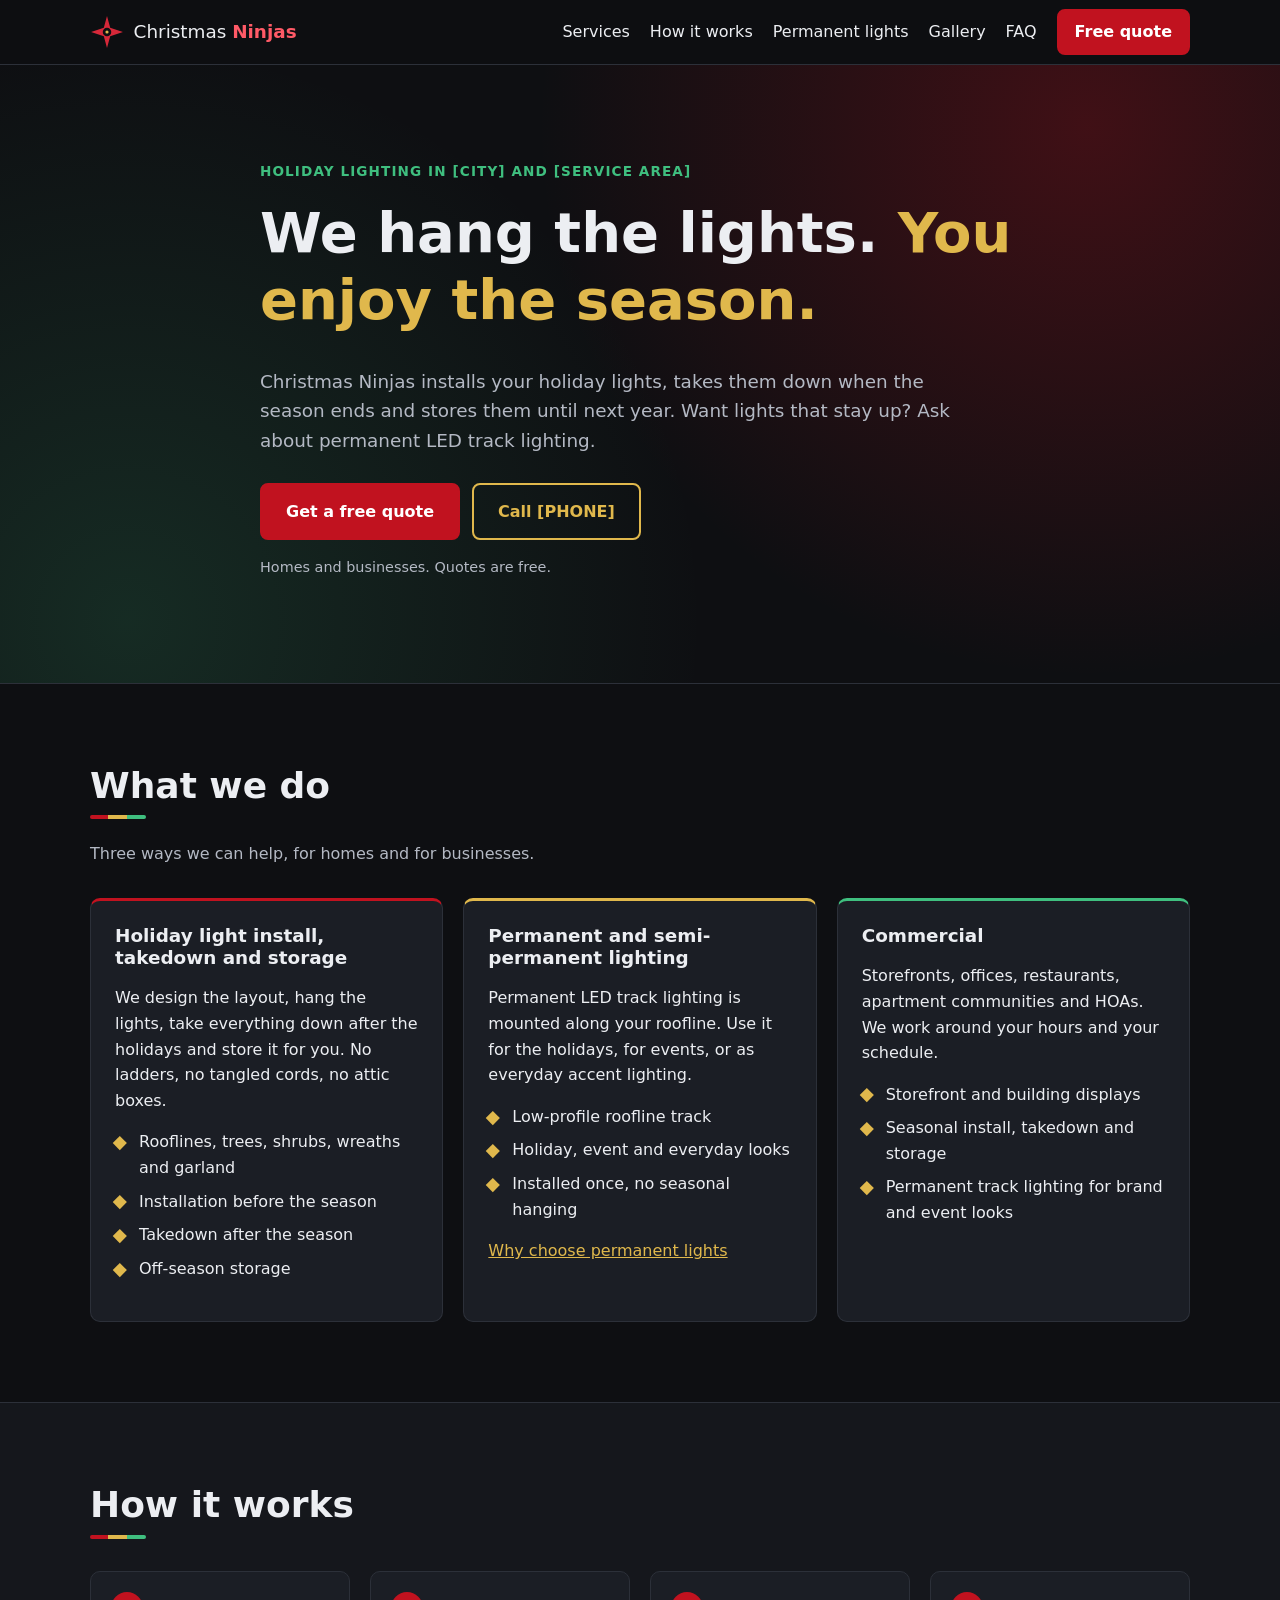
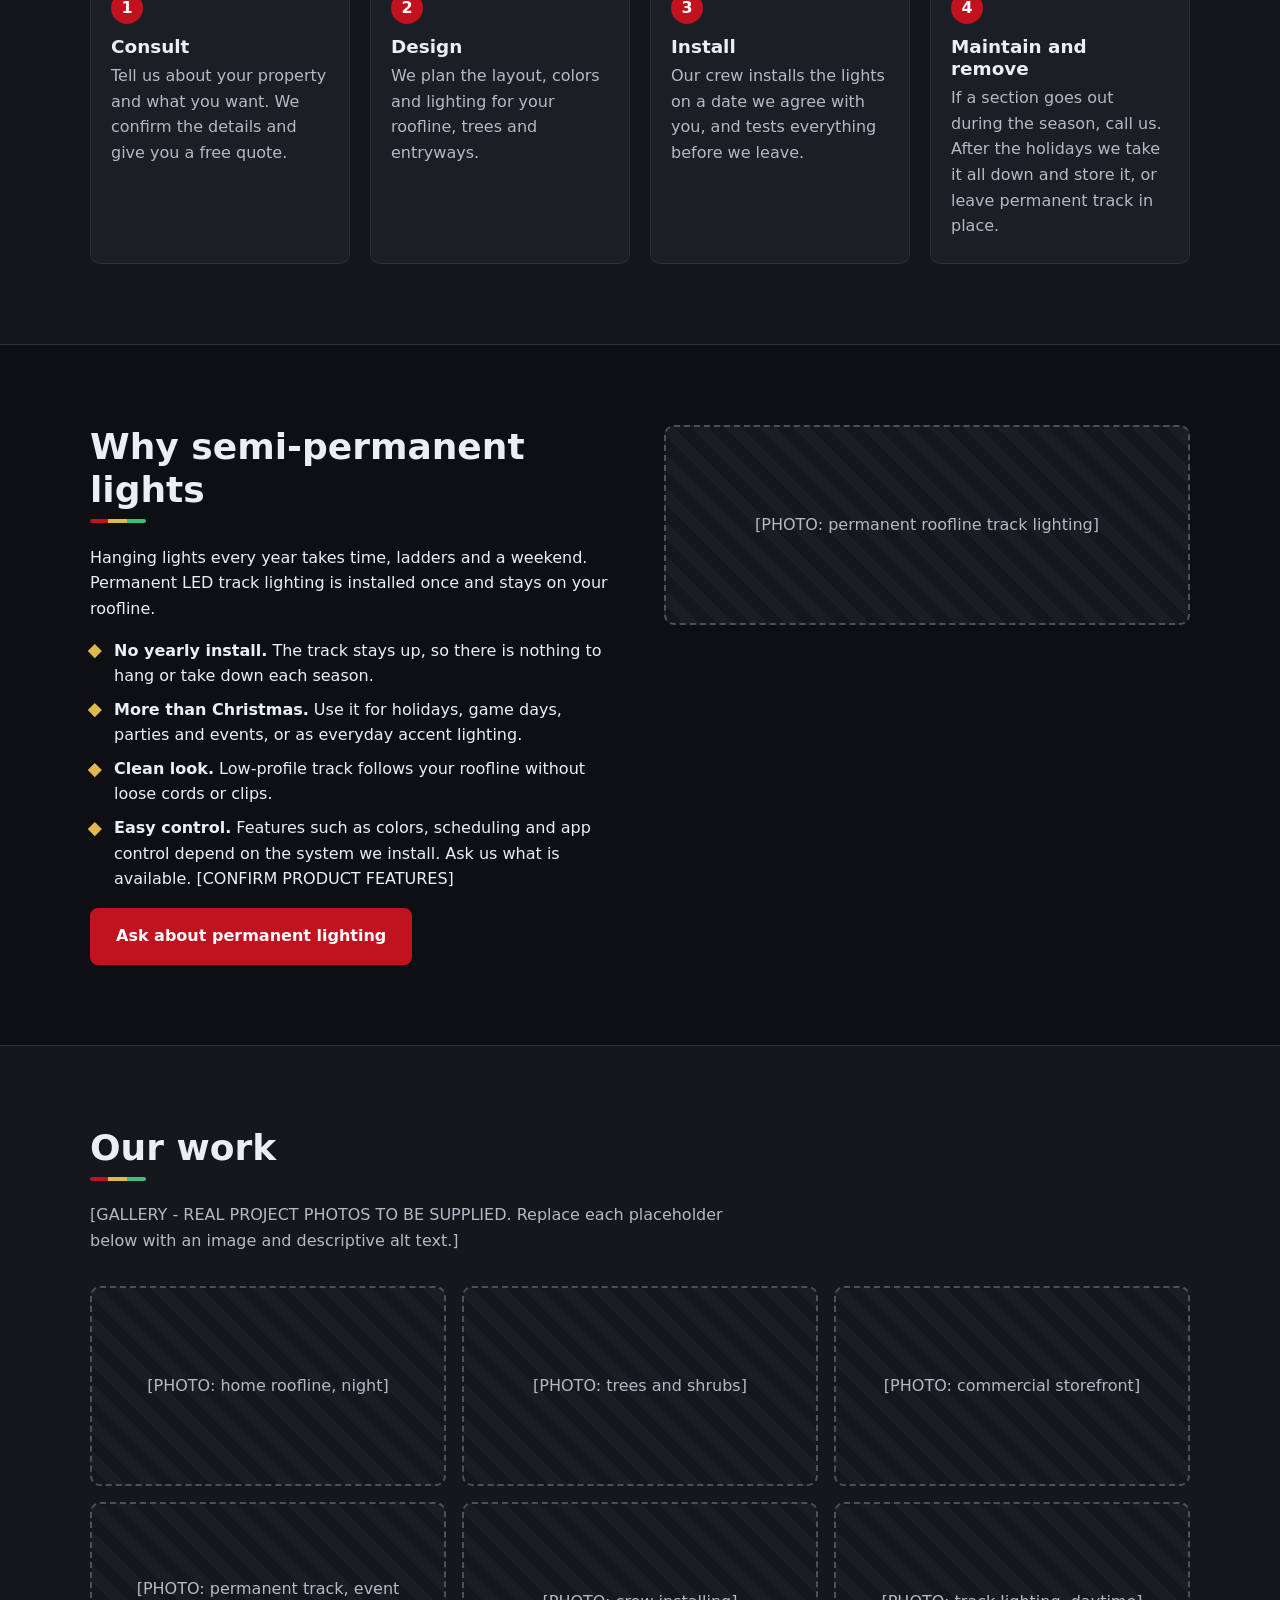
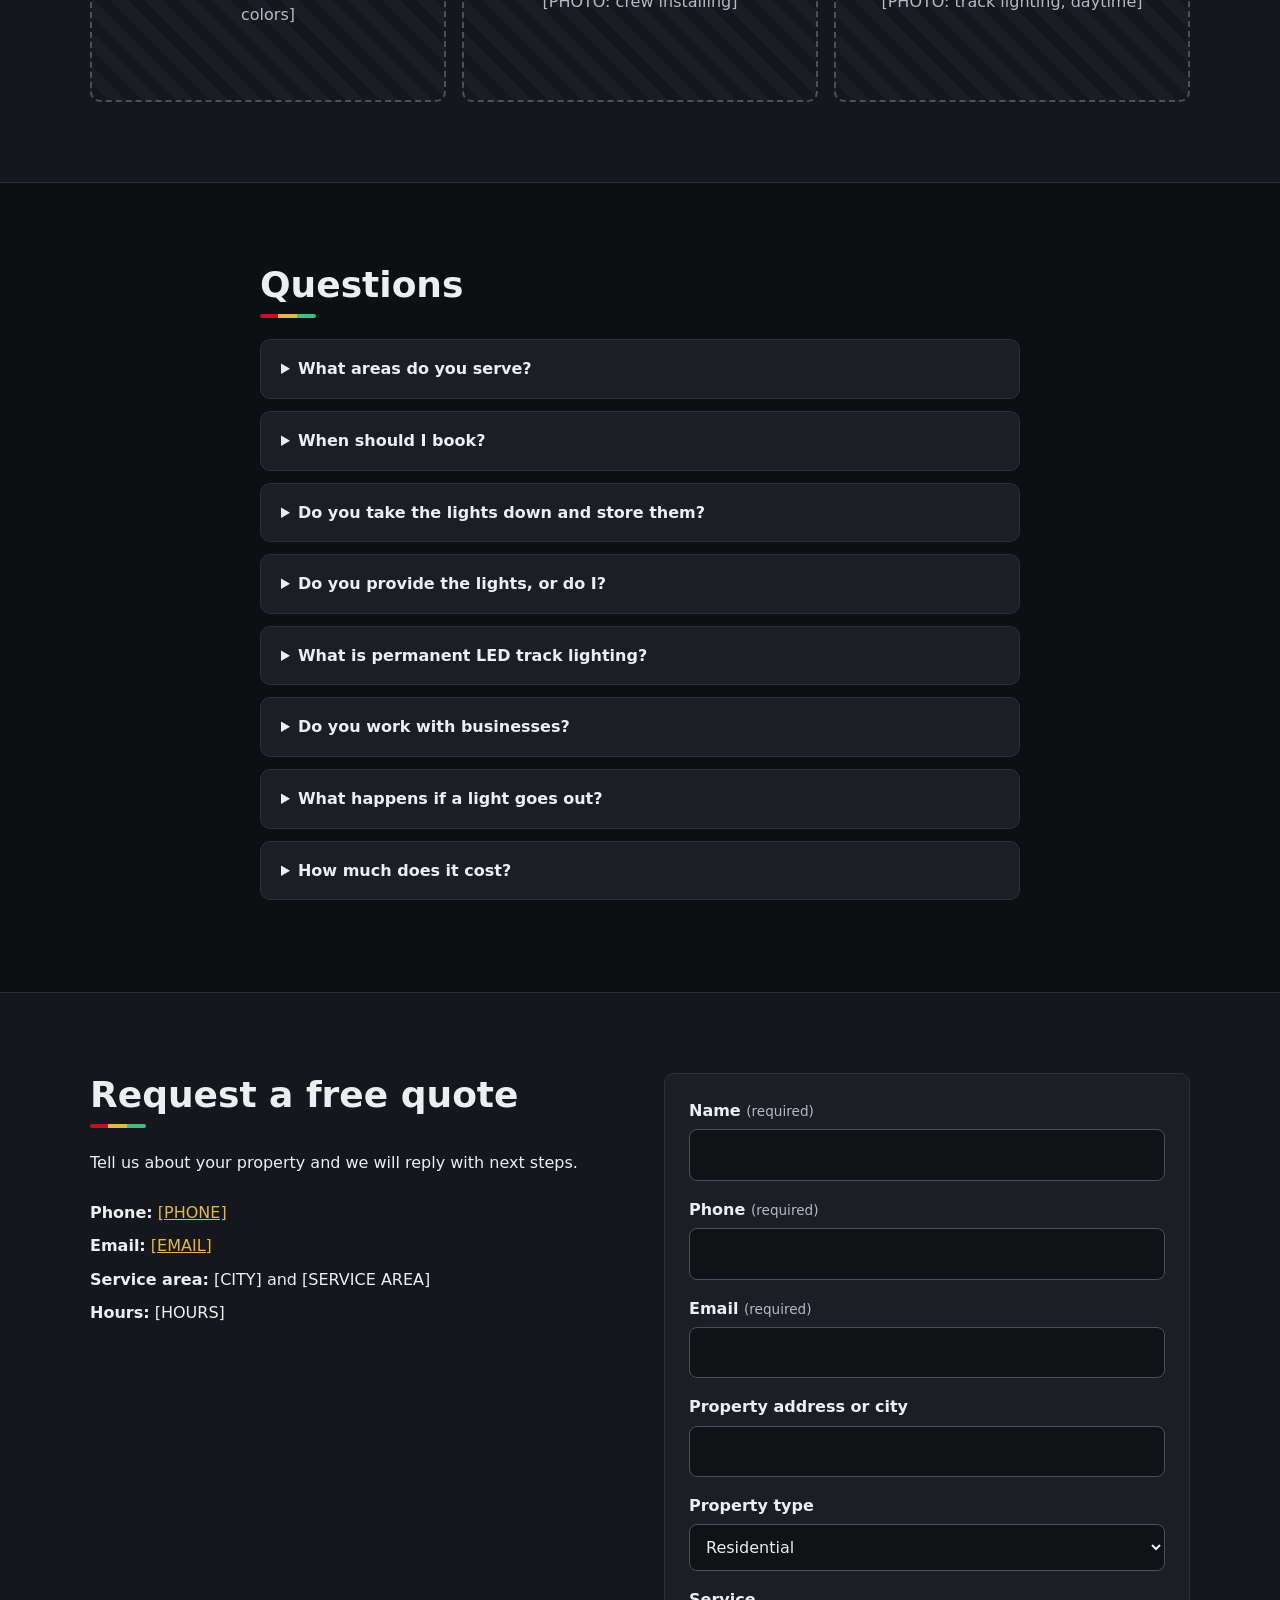
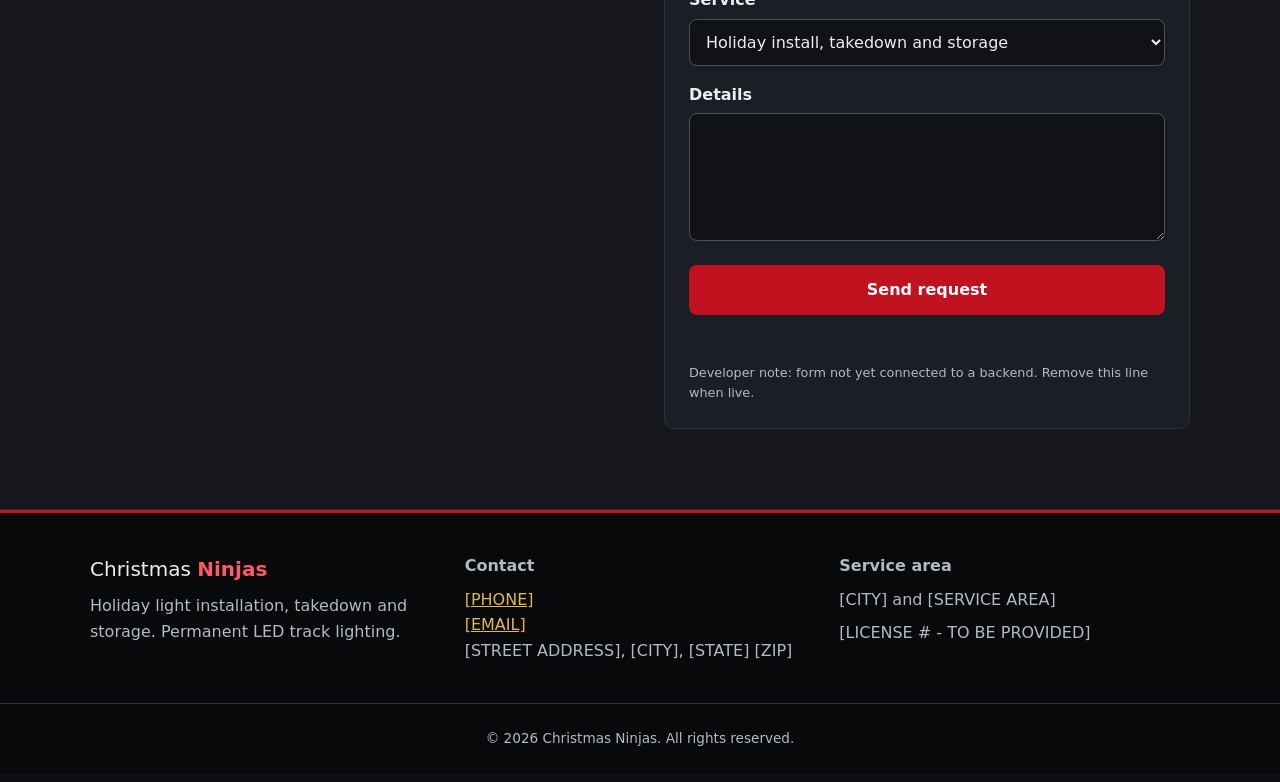
==== sites/christmas-ninjas/index.html @ c805a6fa "Add Christmas Ninjas site Co-Authored-By: Claude Sonnet 5.5 <noreply@anthropic.com> Claude-Session: " ====
<!DOCTYPE html>
<html lang="en">
<head>
  <meta charset="utf-8">
  <meta name="viewport" content="width=device-width, initial-scale=1">
  <title>Christmas Ninjas | Holiday Light Installation, Takedown &amp; Storage in [CITY]</title>
  <meta name="description" content="Christmas Ninjas installs holiday lights, takes them down and stores them for you in [CITY]. Also semi-permanent LED track lighting for homes and businesses. Request a free quote.">
  <meta name="robots" content="index, follow">
  <link rel="canonical" href="[WEBSITE URL]/">
  <meta name="theme-color" content="#0e0f12">

  <meta property="og:type" content="website">
  <meta property="og:title" content="Christmas Ninjas | Holiday Light Installation in [CITY]">
  <meta property="og:description" content="Holiday light install, takedown and storage, plus permanent LED track lighting. Residential and commercial. Free quotes.">
  <meta property="og:url" content="[WEBSITE URL]/">
  <meta property="og:image" content="[WEBSITE URL]/assets/og-image.jpg">
  <meta name="twitter:card" content="summary_large_image">

  <link rel="icon" href="assets/favicon.svg" type="image/svg+xml">
  <link rel="stylesheet" href="styles.css">

  <script type="application/ld+json">
  {
    "@context": "https://schema.org",
    "@type": "HomeAndConstructionBusiness",
    "name": "Christmas Ninjas",
    "description": "Holiday light installation, takedown and storage, plus semi-permanent LED track lighting for residential and commercial customers.",
    "url": "[WEBSITE URL]",
    "telephone": "[PHONE]",
    "email": "[EMAIL]",
    "image": "[WEBSITE URL]/assets/og-image.jpg",
    "priceRange": "[PRICE RANGE - OPTIONAL]",
    "address": {
      "@type": "PostalAddress",
      "streetAddress": "[STREET ADDRESS]",
      "addressLocality": "[CITY]",
      "addressRegion": "[STATE]",
      "postalCode": "[ZIP]",
      "addressCountry": "[COUNTRY]"
    },
    "areaServed": "[SERVICE AREA - CITIES/COUNTIES]",
    "openingHours": "[HOURS - e.g. Mo-Fr 08:00-17:00]",
    "hasOfferCatalog": {
      "@type": "OfferCatalog",
      "name": "Services",
      "itemListElement": [
        { "@type": "Offer", "itemOffered": { "@type": "Service", "name": "Holiday light installation" } },
        { "@type": "Offer", "itemOffered": { "@type": "Service", "name": "Holiday light takedown" } },
        { "@type": "Offer", "itemOffered": { "@type": "Service", "name": "Holiday light storage" } },
        { "@type": "Offer", "itemOffered": { "@type": "Service", "name": "Semi-permanent LED track lighting" } },
        { "@type": "Offer", "itemOffered": { "@type": "Service", "name": "Commercial holiday and event lighting" } }
      ]
    }
  }
  </script>
</head>
<body>
  <a class="skip-link" href="#main">Skip to main content</a>

  <header class="site-header">
    <div class="container header-inner">
      <a class="brand" href="#top" aria-label="Christmas Ninjas home">
        <svg class="brand-mark" viewBox="0 0 64 64" aria-hidden="true" focusable="false">
          <path d="M32 2 38 24 62 32 38 40 32 62 26 40 2 32 26 24Z" fill="#d62839"/>
          <circle cx="32" cy="32" r="8" fill="#0e0f12"/>
          <circle cx="32" cy="32" r="3" fill="#e0b84c"/>
        </svg>
        <span>Christmas <strong>Ninjas</strong></span>
      </a>

      <button class="nav-toggle" type="button" aria-expanded="false" aria-controls="site-nav">
        <span class="sr-only">Menu</span>
        <span class="bars" aria-hidden="true"></span>
      </button>

      <nav id="site-nav" class="site-nav" aria-label="Main">
        <ul>
          <li><a href="#services">Services</a></li>
          <li><a href="#how-it-works">How it works</a></li>
          <li><a href="#permanent">Permanent lights</a></li>
          <li><a href="#gallery">Gallery</a></li>
          <li><a href="#faq">FAQ</a></li>
          <li><a class="btn btn-small" href="#quote">Free quote</a></li>
        </ul>
      </nav>
    </div>
  </header>

  <main id="main">
    <section class="hero" id="top" aria-labelledby="hero-title">
      <div class="container hero-inner">
        <p class="eyebrow">Holiday lighting in [CITY] and [SERVICE AREA]</p>
        <h1 id="hero-title">We hang the lights. <span class="accent">You enjoy the season.</span></h1>
        <p class="lead">Christmas Ninjas installs your holiday lights, takes them down when the season ends and stores them until next year. Want lights that stay up? Ask about permanent LED track lighting.</p>
        <div class="cta-row">
          <a class="btn" href="#quote">Get a free quote</a>
          <a class="btn btn-ghost" href="tel:[PHONE]">Call [PHONE]</a>
        </div>
        <p class="hero-note">Homes and businesses. Quotes are free.</p>
      </div>
    </section>

    <section id="services" class="section" aria-labelledby="services-title">
      <div class="container">
        <h2 id="services-title">What we do</h2>
        <p class="section-intro">Three ways we can help, for homes and for businesses.</p>
        <div class="grid grid-3">
          <article class="card">
            <h3>Holiday light install, takedown and storage</h3>
            <p>We design the layout, hang the lights, take everything down after the holidays and store it for you. No ladders, no tangled cords, no attic boxes.</p>
            <ul class="ticks">
              <li>Rooflines, trees, shrubs, wreaths and garland</li>
              <li>Installation before the season</li>
              <li>Takedown after the season</li>
              <li>Off-season storage</li>
            </ul>
          </article>
          <article class="card">
            <h3>Permanent and semi-permanent lighting</h3>
            <p>Permanent LED track lighting is mounted along your roofline. Use it for the holidays, for events, or as everyday accent lighting.</p>
            <ul class="ticks">
              <li>Low-profile roofline track</li>
              <li>Holiday, event and everyday looks</li>
              <li>Installed once, no seasonal hanging</li>
            </ul>
            <p><a href="#permanent">Why choose permanent lights</a></p>
          </article>
          <article class="card">
            <h3>Commercial</h3>
            <p>Storefronts, offices, restaurants, apartment communities and HOAs. We work around your hours and your schedule.</p>
            <ul class="ticks">
              <li>Storefront and building displays</li>
              <li>Seasonal install, takedown and storage</li>
              <li>Permanent track lighting for brand and event looks</li>
            </ul>
          </article>
        </div>
      </div>
    </section>

    <section id="how-it-works" class="section section-alt" aria-labelledby="how-title">
      <div class="container">
        <h2 id="how-title">How it works</h2>
        <ol class="steps">
          <li>
            <h3>Consult</h3>
            <p>Tell us about your property and what you want. We confirm the details and give you a free quote.</p>
          </li>
          <li>
            <h3>Design</h3>
            <p>We plan the layout, colors and lighting for your roofline, trees and entryways.</p>
          </li>
          <li>
            <h3>Install</h3>
            <p>Our crew installs the lights on a date we agree with you, and tests everything before we leave.</p>
          </li>
          <li>
            <h3>Maintain and remove</h3>
            <p>If a section goes out during the season, call us. After the holidays we take it all down and store it, or leave permanent track in place.</p>
          </li>
        </ol>
      </div>
    </section>

    <section id="permanent" class="section" aria-labelledby="permanent-title">
      <div class="container split">
        <div>
          <h2 id="permanent-title">Why semi-permanent lights</h2>
          <p>Hanging lights every year takes time, ladders and a weekend. Permanent LED track lighting is installed once and stays on your roofline.</p>
          <ul class="ticks">
            <li><strong>No yearly install.</strong> The track stays up, so there is nothing to hang or take down each season.</li>
            <li><strong>More than Christmas.</strong> Use it for holidays, game days, parties and events, or as everyday accent lighting.</li>
            <li><strong>Clean look.</strong> Low-profile track follows your roofline without loose cords or clips.</li>
            <li><strong>Easy control.</strong> Features such as colors, scheduling and app control depend on the system we install. Ask us what is available. [CONFIRM PRODUCT FEATURES]</li>
          </ul>
          <a class="btn" href="#quote">Ask about permanent lighting</a>
        </div>
        <div class="photo-ph" role="img" aria-label="Placeholder for a photo of permanent roofline track lighting">
          <span>[PHOTO: permanent roofline track lighting]</span>
        </div>
      </div>
    </section>

    <section id="gallery" class="section section-alt" aria-labelledby="gallery-title">
      <div class="container">
        <h2 id="gallery-title">Our work</h2>
        <p class="section-intro">[GALLERY - REAL PROJECT PHOTOS TO BE SUPPLIED. Replace each placeholder below with an image and descriptive alt text.]</p>
        <div class="gallery">
          <div class="photo-ph" role="img" aria-label="Placeholder for a residential holiday lighting photo"><span>[PHOTO: home roofline, night]</span></div>
          <div class="photo-ph" role="img" aria-label="Placeholder for a tree and shrub lighting photo"><span>[PHOTO: trees and shrubs]</span></div>
          <div class="photo-ph" role="img" aria-label="Placeholder for a commercial storefront lighting photo"><span>[PHOTO: commercial storefront]</span></div>
          <div class="photo-ph" role="img" aria-label="Placeholder for a permanent track lighting photo"><span>[PHOTO: permanent track, event colors]</span></div>
          <div class="photo-ph" role="img" aria-label="Placeholder for a crew at work photo"><span>[PHOTO: crew installing]</span></div>
          <div class="photo-ph" role="img" aria-label="Placeholder for a daytime track lighting photo"><span>[PHOTO: track lighting, daytime]</span></div>
        </div>
      </div>
    </section>

    <!-- TESTIMONIALS: intentionally omitted. Add only real customer reviews, with permission. -->

    <section id="faq" class="section" aria-labelledby="faq-title">
      <div class="container narrow">
        <h2 id="faq-title">Questions</h2>
        <details>
          <summary>What areas do you serve?</summary>
          <p>We serve [CITY] and [SERVICE AREA]. Not sure if we cover you? Send a request and ask.</p>
        </details>
        <details>
          <summary>When should I book?</summary>
          <p>Book early. Installation dates fill up before the season. [CONFIRM BOOKING DEADLINES AND SEASON DATES]</p>
        </details>
        <details>
          <summary>Do you take the lights down and store them?</summary>
          <p>Yes. After the season we take the lights down and store them for you until next year.</p>
        </details>
        <details>
          <summary>Do you provide the lights, or do I?</summary>
          <p>[CONFIRM: we supply commercial-grade lights / customer-supplied lights accepted]</p>
        </details>
        <details>
          <summary>What is permanent LED track lighting?</summary>
          <p>It is a low-profile track mounted along your roofline with LED lights built in. It can be used for holiday displays, events and everyday accent lighting without hanging lights each season.</p>
        </details>
        <details>
          <summary>Do you work with businesses?</summary>
          <p>Yes. We light storefronts, offices, restaurants and communities. Tell us about your property in the quote form.</p>
        </details>
        <details>
          <summary>What happens if a light goes out?</summary>
          <p>[CONFIRM: service and repair policy during the season]</p>
        </details>
        <details>
          <summary>How much does it cost?</summary>
          <p>Cost depends on the size of your property and what you want. Request a free quote and we will give you a price. [CONFIRM PRICING POLICY]</p>
        </details>
      </div>
    </section>

    <section id="quote" class="section section-alt" aria-labelledby="quote-title">
      <div class="container split">
        <div>
          <h2 id="quote-title">Request a free quote</h2>
          <p>Tell us about your property and we will reply with next steps.</p>
          <ul class="contact-list">
            <li><strong>Phone:</strong> <a href="tel:[PHONE]">[PHONE]</a></li>
            <li><strong>Email:</strong> <a href="mailto:[EMAIL]">[EMAIL]</a></li>
            <li><strong>Service area:</strong> [CITY] and [SERVICE AREA]</li>
            <li><strong>Hours:</strong> [HOURS]</li>
          </ul>
        </div>

        <!--
          DEV NOTE: This form is front-end only. It does not send anywhere.
          Connect a backend or form service (e.g. Formspree, Netlify Forms, or a server endpoint),
          then set the action/method below and remove the "not connected" handling in script.js.
        -->
        <form id="quote-form" class="form" action="[FORM ENDPOINT - TO BE CONNECTED]" method="post" novalidate>
          <div class="field">
            <label for="name">Name <span class="req">(required)</span></label>
            <input id="name" name="name" type="text" autocomplete="name" required>
          </div>
          <div class="field">
            <label for="phone">Phone <span class="req">(required)</span></label>
            <input id="phone" name="phone" type="tel" autocomplete="tel" required>
          </div>
          <div class="field">
            <label for="email">Email <span class="req">(required)</span></label>
            <input id="email" name="email" type="email" autocomplete="email" required>
          </div>
          <div class="field">
            <label for="address">Property address or city</label>
            <input id="address" name="address" type="text" autocomplete="street-address">
          </div>
          <div class="field">
            <label for="type">Property type</label>
            <select id="type" name="type">
              <option value="residential">Residential</option>
              <option value="commercial">Commercial</option>
            </select>
          </div>
          <div class="field">
            <label for="service">Service</label>
            <select id="service" name="service">
              <option value="holiday">Holiday install, takedown and storage</option>
              <option value="permanent">Permanent / semi-permanent track lighting</option>
              <option value="both">Both</option>
              <option value="unsure">Not sure yet</option>
            </select>
          </div>
          <div class="field">
            <label for="details">Details</label>
            <textarea id="details" name="details" rows="4"></textarea>
          </div>
          <button class="btn" type="submit">Send request</button>
          <p id="form-status" class="form-status" role="status" aria-live="polite"></p>
          <p class="form-dev-note">Developer note: form not yet connected to a backend. Remove this line when live.</p>
        </form>
      </div>
    </section>
  </main>

  <footer class="site-footer">
    <div class="container footer-inner">
      <div>
        <p class="footer-brand">Christmas <strong>Ninjas</strong></p>
        <p>Holiday light installation, takedown and storage. Permanent LED track lighting.</p>
      </div>
      <div>
        <p><strong>Contact</strong></p>
        <p><a href="tel:[PHONE]">[PHONE]</a><br>
        <a href="mailto:[EMAIL]">[EMAIL]</a><br>
        [STREET ADDRESS], [CITY], [STATE] [ZIP]</p>
      </div>
      <div>
        <p><strong>Service area</strong></p>
        <p>[CITY] and [SERVICE AREA]</p>
        <p>[LICENSE # - TO BE PROVIDED]</p>
      </div>
    </div>
    <p class="copyright">&copy; <span id="year">[YEAR]</span> Christmas Ninjas. All rights reserved.</p>
  </footer>

  <script src="script.js"></script>
</body>
</html>
---- sites/christmas-ninjas/styles.css ----
:root {
  --bg: #0e0f12;
  --bg-alt: #15171c;
  --card: #1b1e25;
  --line: #2c3039;
  --text: #eceef2;
  --muted: #b4b9c4;
  --red: #c1121f;
  --red-bright: #ff5a67;
  --green: #3fbf7f;
  --gold: #e0b84c;
  --radius: 10px;
}

*, *::before, *::after { box-sizing: border-box; }
html { scroll-behavior: smooth; scroll-padding-top: 4.5rem; }
body {
  margin: 0;
  background: var(--bg);
  color: var(--text);
  font-family: system-ui, -apple-system, "Segoe UI", Roboto, Helvetica, Arial, sans-serif;
  line-height: 1.6;
  font-size: 1rem;
}
img, svg { max-width: 100%; }
a { color: var(--gold); }
a:hover { color: #f3d27a; }
:focus-visible { outline: 3px solid var(--gold); outline-offset: 2px; }

h1, h2, h3 { line-height: 1.2; margin: 0 0 .6em; }
h1 { font-size: clamp(2rem, 7vw, 3.5rem); }
h2 { font-size: clamp(1.6rem, 5vw, 2.25rem); }
h2::after {
  content: "";
  display: block;
  width: 56px;
  height: 4px;
  margin-top: .5rem;
  border-radius: 2px;
  background: linear-gradient(90deg, var(--red) 0 33%, var(--gold) 33% 66%, var(--green) 66%);
}
h3 { font-size: 1.15rem; }

.container { width: min(100% - 2rem, 1100px); margin-inline: auto; }
.narrow { max-width: 760px; }
.sr-only {
  position: absolute; width: 1px; height: 1px; overflow: hidden;
  clip: rect(0 0 0 0); white-space: nowrap;
}
.skip-link {
  position: absolute; left: .5rem; top: -4rem; z-index: 100;
  background: var(--gold); color: #000; padding: .6rem 1rem; border-radius: 6px;
}
.skip-link:focus { top: .5rem; }

/* Header */
.site-header {
  position: sticky; top: 0; z-index: 50;
  background: rgba(14, 15, 18, .95);
  border-bottom: 1px solid var(--line);
}
.header-inner { display: flex; align-items: center; justify-content: space-between; min-height: 4rem; flex-wrap: wrap; }
.brand { display: flex; align-items: center; gap: .6rem; color: var(--text); text-decoration: none; font-size: 1.15rem; }
.brand strong { color: var(--red-bright); }
.brand-mark { width: 34px; height: 34px; }

.nav-toggle {
  background: none; border: 1px solid var(--line); border-radius: 8px;
  width: 44px; height: 44px; cursor: pointer; display: grid; place-items: center;
}
.nav-toggle .bars, .nav-toggle .bars::before, .nav-toggle .bars::after {
  display: block; width: 20px; height: 2px; background: var(--text); position: relative;
}
.nav-toggle .bars::before, .nav-toggle .bars::after { content: ""; position: absolute; left: 0; }
.nav-toggle .bars::before { top: -6px; }
.nav-toggle .bars::after { top: 6px; }

.site-nav { display: none; width: 100%; padding-bottom: 1rem; }
.site-nav.open { display: block; }
.site-nav ul { list-style: none; margin: 0; padding: 0; display: grid; gap: .25rem; }
.site-nav a { display: block; padding: .6rem .25rem; color: var(--text); text-decoration: none; }
.site-nav a:hover { color: var(--gold); }
.site-nav a.btn { color: #fff; text-align: center; margin-top: .5rem; }

/* Buttons */
.btn {
  display: inline-block; padding: .85rem 1.5rem; border-radius: 8px;
  background: var(--red); color: #fff; font-weight: 700; text-decoration: none;
  border: 2px solid var(--red); cursor: pointer; font-size: 1rem; font-family: inherit;
  text-align: center;
}
.btn:hover { background: #a30f1a; border-color: #a30f1a; color: #fff; }
.btn-ghost { background: transparent; border-color: var(--gold); color: var(--gold); }
.btn-ghost:hover { background: var(--gold); border-color: var(--gold); color: #000; }
.btn-small { padding: .5rem 1rem; }

/* Hero */
.hero {
  padding: 4rem 0 4.5rem;
  background:
    radial-gradient(circle at 85% 10%, rgba(193, 18, 31, .28), transparent 45%),
    radial-gradient(circle at 10% 90%, rgba(63, 191, 127, .16), transparent 45%),
    var(--bg);
  border-bottom: 1px solid var(--line);
}
.hero-inner { max-width: 760px; }
.eyebrow { color: var(--green); font-weight: 700; text-transform: uppercase; letter-spacing: .08em; font-size: .85rem; margin: 0 0 1rem; }
.accent { color: var(--gold); }
.lead { font-size: 1.15rem; color: var(--muted); max-width: 60ch; }
.cta-row { display: flex; flex-wrap: wrap; gap: .75rem; margin: 1.75rem 0 1rem; }
.hero-note { color: var(--muted); font-size: .9rem; margin: 0; }

/* Sections */
.section { padding: 3.5rem 0; }
.section-alt { background: var(--bg-alt); border-block: 1px solid var(--line); }
.section-intro { color: var(--muted); max-width: 65ch; margin-bottom: 2rem; }

.grid { display: grid; gap: 1.25rem; }
.card {
  background: var(--card); border: 1px solid var(--line); border-top: 3px solid var(--red);
  border-radius: var(--radius); padding: 1.5rem;
}
.card:nth-child(2) { border-top-color: var(--gold); }
.card:nth-child(3) { border-top-color: var(--green); }

.ticks { list-style: none; padding: 0; margin: 1rem 0; }
.ticks li { position: relative; padding-left: 1.5rem; margin-bottom: .5rem; }
.ticks li::before { content: ""; position: absolute; left: 0; top: .55em; width: .6rem; height: .6rem; background: var(--gold); transform: rotate(45deg); }

.steps { list-style: none; counter-reset: step; padding: 0; margin: 2rem 0 0; display: grid; gap: 1.25rem; }
.steps li { counter-increment: step; background: var(--card); border: 1px solid var(--line); border-radius: var(--radius); padding: 1.5rem 1.5rem 1.5rem 4.25rem; position: relative; }
.steps li::before {
  content: counter(step); position: absolute; left: 1.25rem; top: 1.4rem;
  width: 2rem; height: 2rem; border-radius: 50%; background: var(--red); color: #fff;
  display: grid; place-items: center; font-weight: 700;
}
.steps h3 { margin-bottom: .3em; }
.steps p { margin: 0; color: var(--muted); }

.split { display: grid; gap: 2rem; align-items: start; }

.photo-ph {
  min-height: 200px; display: grid; place-items: center; text-align: center; padding: 1rem;
  border: 2px dashed #4a505c; border-radius: var(--radius); color: var(--muted);
  background: repeating-linear-gradient(45deg, #15171c, #15171c 12px, #1a1d23 12px, #1a1d23 24px);
}
.gallery { display: grid; gap: 1rem; grid-template-columns: 1fr; }

/* FAQ */
details { background: var(--card); border: 1px solid var(--line); border-radius: var(--radius); margin-bottom: .75rem; }
summary { cursor: pointer; padding: 1rem 1.25rem; font-weight: 600; }
details[open] summary { color: var(--gold); }
details p { margin: 0; padding: 0 1.25rem 1.25rem; color: var(--muted); }

/* Form */
.contact-list { list-style: none; padding: 0; margin: 1.5rem 0 0; }
.contact-list li { margin-bottom: .5rem; }
.form { background: var(--card); border: 1px solid var(--line); border-radius: var(--radius); padding: 1.5rem; }
.field { margin-bottom: 1rem; }
label { display: block; font-weight: 600; margin-bottom: .35rem; }
.req { font-weight: 400; color: var(--muted); font-size: .85rem; }
input, select, textarea {
  width: 100%; padding: .75rem; font: inherit; color: var(--text);
  background: #101216; border: 1px solid #4a505c; border-radius: 8px;
}
input:focus, select:focus, textarea:focus { outline: 3px solid var(--gold); outline-offset: 1px; border-color: var(--gold); }
input[aria-invalid="true"] { border-color: var(--red-bright); }
.form .btn { width: 100%; }
.form-status { min-height: 1.5em; margin: 1rem 0 0; font-weight: 600; }
.form-status.error { color: var(--red-bright); }
.form-status.info { color: var(--gold); }
.form-dev-note { font-size: .8rem; color: var(--muted); margin: .5rem 0 0; }

/* Footer */
.site-footer { background: #08090b; border-top: 3px solid var(--red); padding-top: 2.5rem; color: var(--muted); }
.footer-inner { display: grid; gap: 1.5rem; }
.footer-brand { font-size: 1.25rem; color: var(--text); margin: 0 0 .5rem; }
.footer-brand strong { color: var(--red-bright); }
.site-footer p { margin: 0 0 .5rem; }
.copyright { text-align: center; padding: 1.5rem 1rem; font-size: .85rem; border-top: 1px solid var(--line); margin-top: 2rem !important; }

/* Larger screens */
@media (min-width: 700px) {
  .gallery { grid-template-columns: repeat(2, 1fr); }
  .steps { grid-template-columns: repeat(2, 1fr); }
  .footer-inner { grid-template-columns: repeat(3, 1fr); }
}
@media (min-width: 900px) {
  .nav-toggle { display: none; }
  .site-nav { display: block; width: auto; padding: 0; }
  .site-nav ul { display: flex; align-items: center; gap: 1.25rem; }
  .site-nav a { padding: .25rem 0; }
  .site-nav a.btn { margin: 0; padding: .5rem 1rem; }
  .grid-3 { grid-template-columns: repeat(3, 1fr); }
  .split { grid-template-columns: 1fr 1fr; gap: 3rem; }
  .gallery { grid-template-columns: repeat(3, 1fr); }
  .steps { grid-template-columns: repeat(4, 1fr); }
  .steps li { padding: 4rem 1.25rem 1.5rem; }
  .steps li::before { left: 1.25rem; top: 1.25rem; }
  .section { padding: 5rem 0; }
  .hero { padding: 6rem 0 6.5rem; }
}

@media (prefers-reduced-motion: reduce) {
  html { scroll-behavior: auto; }
}
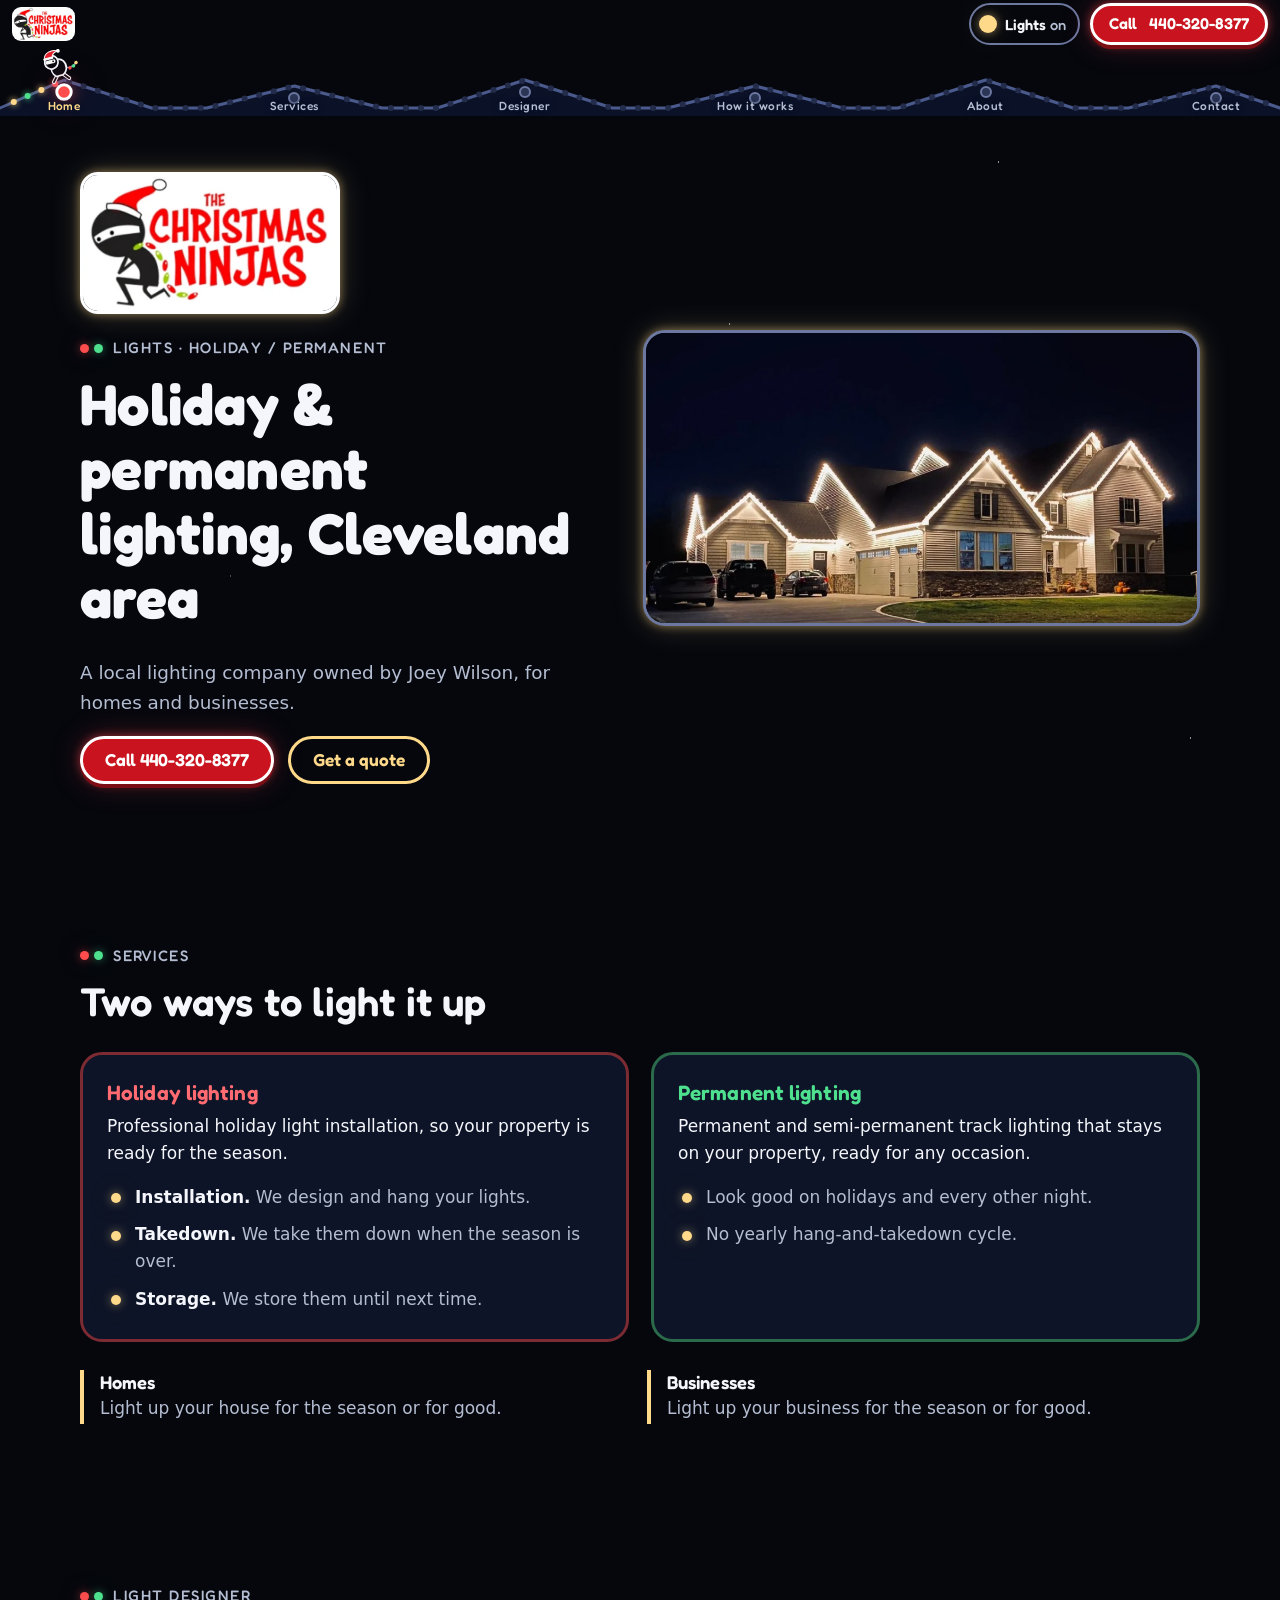
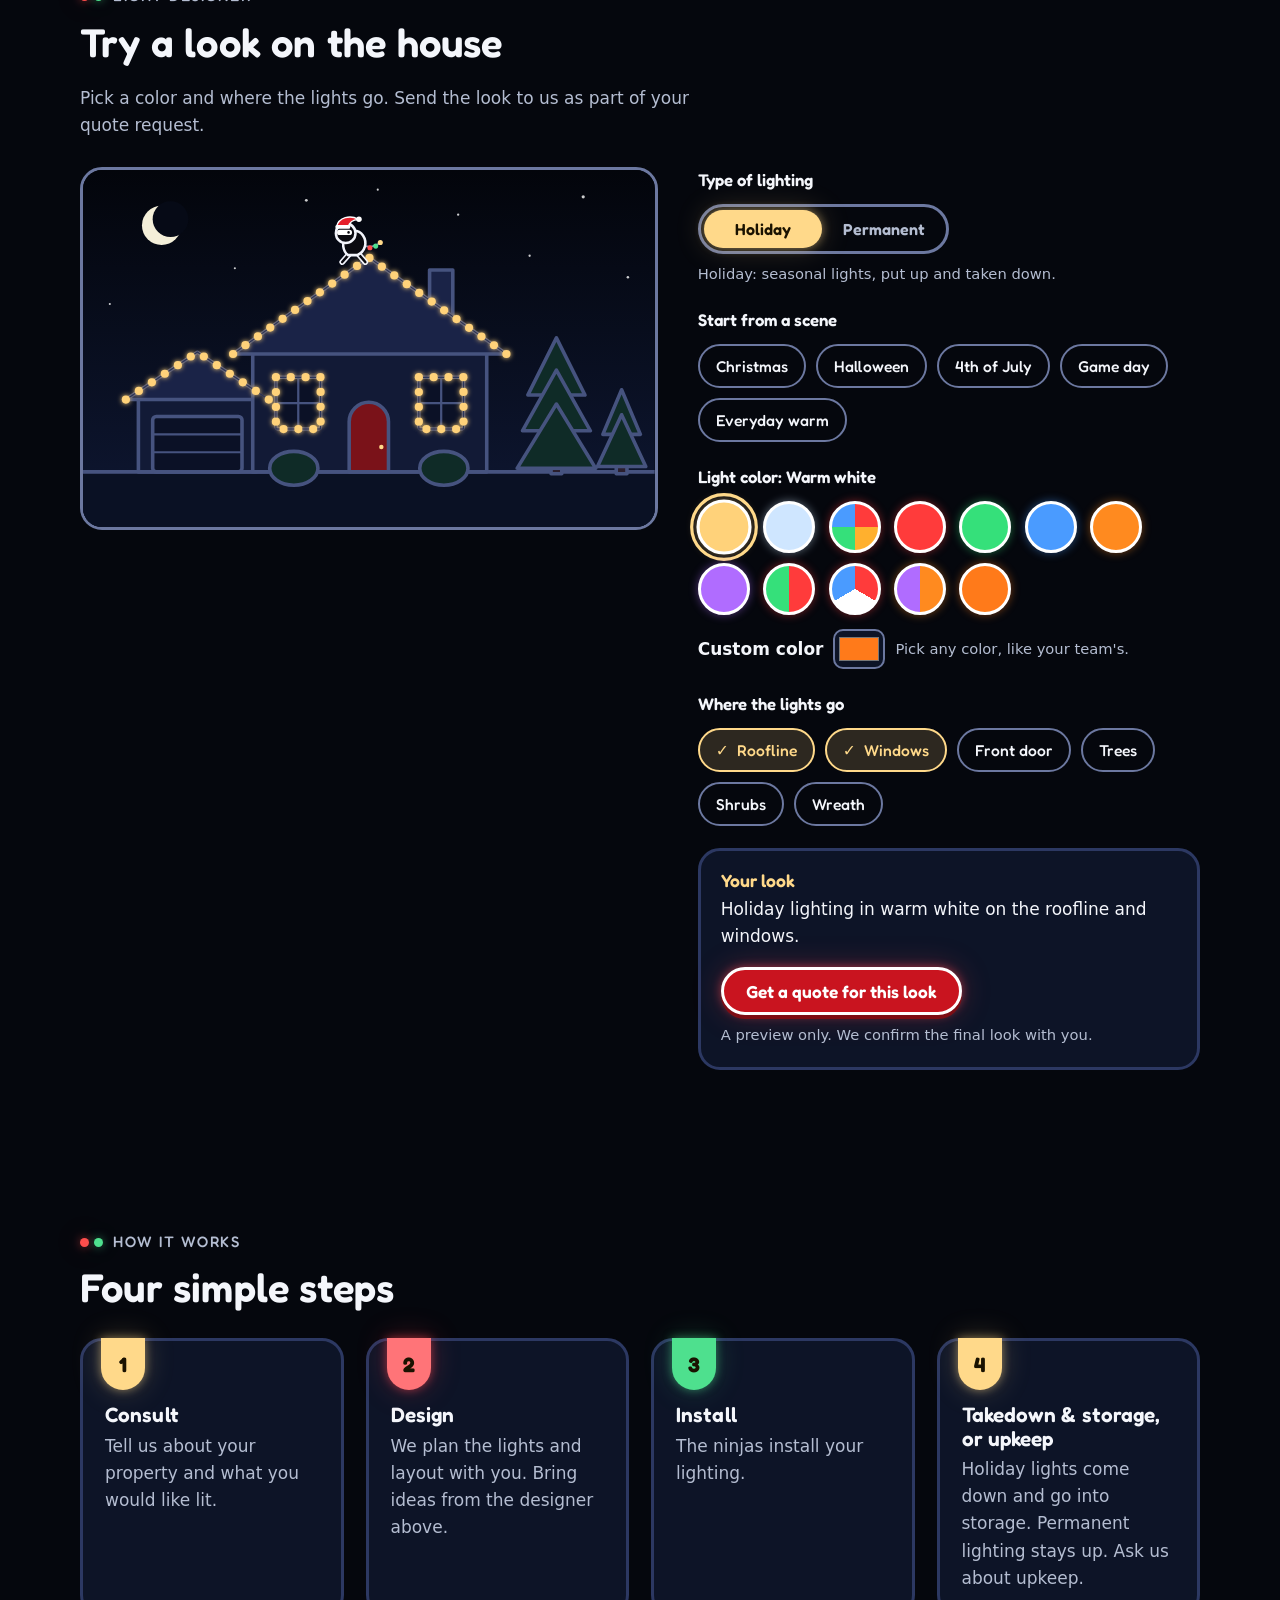
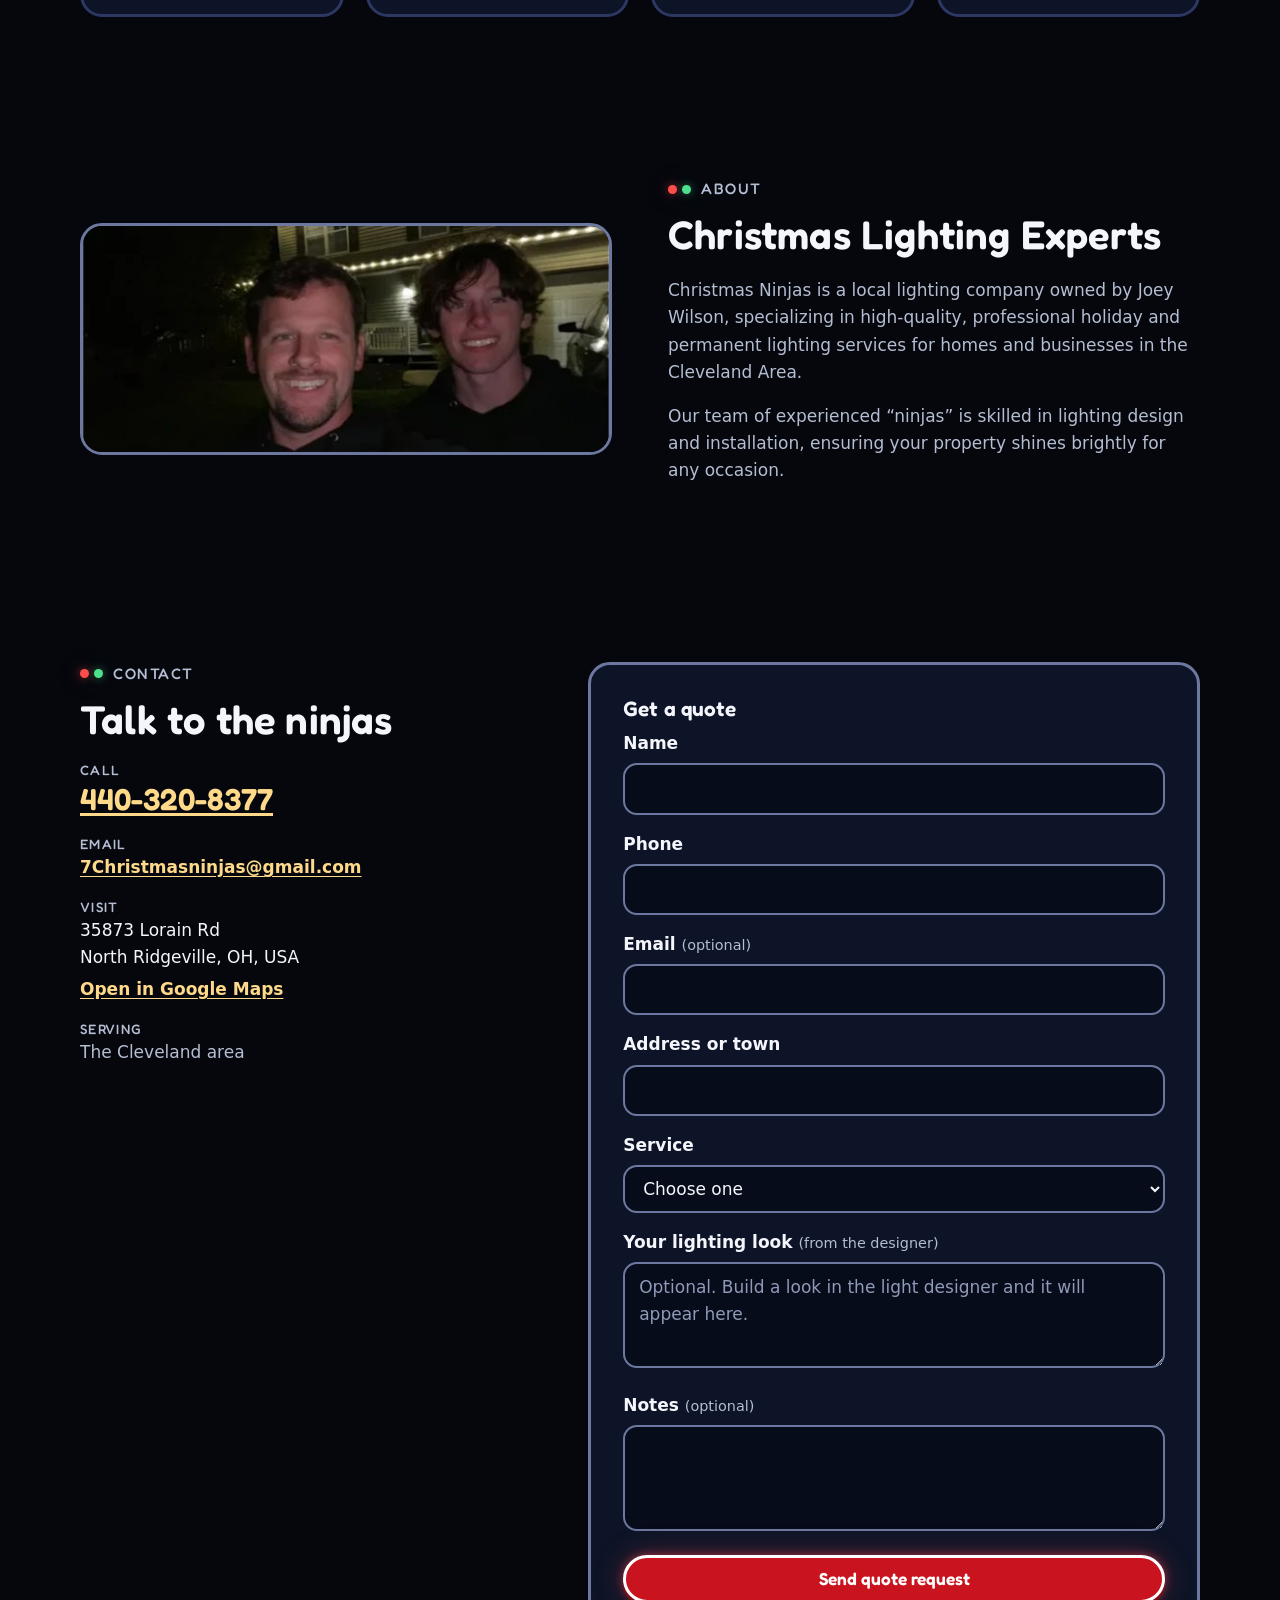
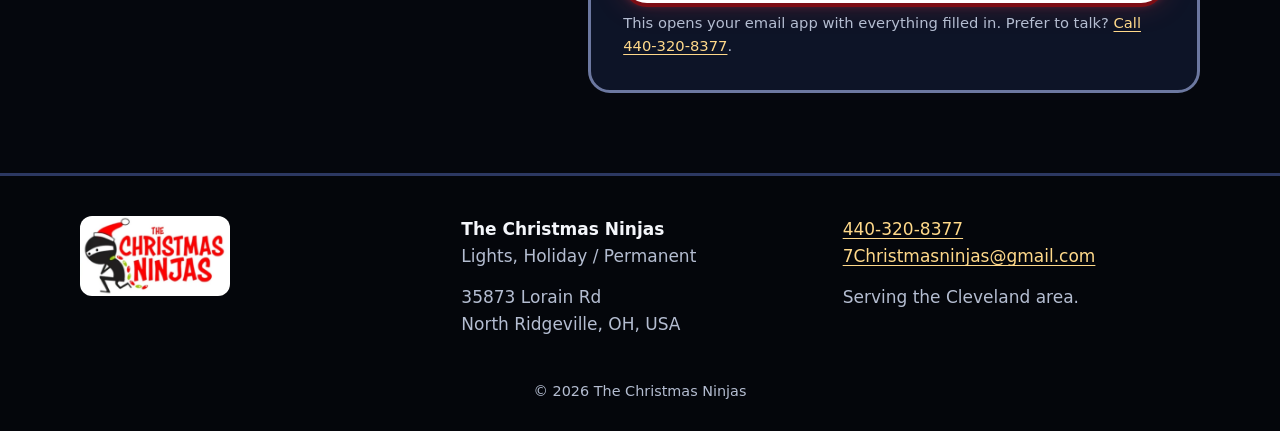
==== commit a4f78325: "Redesign Christmas Ninjas site with real client info and light designer Co-Authored-By: Claude Sonne" ====
--- a/sites/christmas-ninjas/index.html
+++ b/sites/christmas-ninjas/index.html
@@ -3,323 +3,445 @@
 <head>
   <meta charset="utf-8">
   <meta name="viewport" content="width=device-width, initial-scale=1">
-  <title>Christmas Ninjas | Holiday Light Installation, Takedown &amp; Storage in [CITY]</title>
-  <meta name="description" content="Christmas Ninjas installs holiday lights, takes them down and stores them for you in [CITY]. Also semi-permanent LED track lighting for homes and businesses. Request a free quote.">
+  <title>The Christmas Ninjas | Holiday &amp; Permanent Lighting, Cleveland Area</title>
+  <meta name="description" content="Holiday and permanent lighting for homes and businesses in the Cleveland area. Christmas light installation, takedown and storage, plus permanent track lighting. North Ridgeville, OH.">
   <meta name="robots" content="index, follow">
-  <link rel="canonical" href="[WEBSITE URL]/">
-  <meta name="theme-color" content="#0e0f12">
+  <meta name="theme-color" content="#05070d">
 
   <meta property="og:type" content="website">
-  <meta property="og:title" content="Christmas Ninjas | Holiday Light Installation in [CITY]">
-  <meta property="og:description" content="Holiday light install, takedown and storage, plus permanent LED track lighting. Residential and commercial. Free quotes.">
-  <meta property="og:url" content="[WEBSITE URL]/">
-  <meta property="og:image" content="[WEBSITE URL]/assets/og-image.jpg">
+  <meta property="og:site_name" content="The Christmas Ninjas">
+  <meta property="og:title" content="The Christmas Ninjas | Holiday &amp; Permanent Lighting">
+  <meta property="og:description" content="Local lighting company for homes and businesses in the Cleveland area. Holiday install, takedown and storage, plus permanent track lighting.">
+  <meta property="og:image" content="assets/house.jpg">
+  <meta property="og:image:width" content="994">
+  <meta property="og:image:height" content="522">
+  <meta property="og:image:alt" content="A house at night with warm white lights along its rooflines">
   <meta name="twitter:card" content="summary_large_image">
 
   <link rel="icon" href="assets/favicon.svg" type="image/svg+xml">
+  <link rel="preconnect" href="https://fonts.googleapis.com">
+  <link rel="preconnect" href="https://fonts.gstatic.com" crossorigin>
+  <link rel="stylesheet" href="https://fonts.googleapis.com/css2?family=Fredoka:wght@500;600;700&amp;display=swap">
   <link rel="stylesheet" href="styles.css">
+
+  <script>
+    /* Set before first paint so there is no flash: JS flag + remembered lights state. */
+    document.documentElement.classList.add('js');
+    try { if (localStorage.getItem('cn-lights') === 'off') document.documentElement.dataset.lights = 'off'; } catch (e) {}
+  </script>
 
   <script type="application/ld+json">
   {
     "@context": "https://schema.org",
-    "@type": "HomeAndConstructionBusiness",
-    "name": "Christmas Ninjas",
-    "description": "Holiday light installation, takedown and storage, plus semi-permanent LED track lighting for residential and commercial customers.",
-    "url": "[WEBSITE URL]",
-    "telephone": "[PHONE]",
-    "email": "[EMAIL]",
-    "image": "[WEBSITE URL]/assets/og-image.jpg",
-    "priceRange": "[PRICE RANGE - OPTIONAL]",
+    "@type": "LocalBusiness",
+    "name": "The Christmas Ninjas",
+    "description": "Local lighting company owned by Joey Wilson, offering holiday and permanent lighting for homes and businesses in the Cleveland area.",
+    "telephone": "+1-440-320-8377",
+    "email": "7Christmasninjas@gmail.com",
     "address": {
       "@type": "PostalAddress",
-      "streetAddress": "[STREET ADDRESS]",
-      "addressLocality": "[CITY]",
-      "addressRegion": "[STATE]",
-      "postalCode": "[ZIP]",
-      "addressCountry": "[COUNTRY]"
+      "streetAddress": "35873 Lorain Rd",
+      "addressLocality": "North Ridgeville",
+      "addressRegion": "OH",
+      "addressCountry": "US"
     },
-    "areaServed": "[SERVICE AREA - CITIES/COUNTIES]",
-    "openingHours": "[HOURS - e.g. Mo-Fr 08:00-17:00]",
-    "hasOfferCatalog": {
-      "@type": "OfferCatalog",
-      "name": "Services",
-      "itemListElement": [
-        { "@type": "Offer", "itemOffered": { "@type": "Service", "name": "Holiday light installation" } },
-        { "@type": "Offer", "itemOffered": { "@type": "Service", "name": "Holiday light takedown" } },
-        { "@type": "Offer", "itemOffered": { "@type": "Service", "name": "Holiday light storage" } },
-        { "@type": "Offer", "itemOffered": { "@type": "Service", "name": "Semi-permanent LED track lighting" } },
-        { "@type": "Offer", "itemOffered": { "@type": "Service", "name": "Commercial holiday and event lighting" } }
-      ]
-    }
+    "areaServed": { "@type": "AdministrativeArea", "name": "Cleveland Area" },
+    "founder": { "@type": "Person", "name": "Joey Wilson" }
   }
   </script>
 </head>
 <body>
   <a class="skip-link" href="#main">Skip to main content</a>
 
-  <header class="site-header">
-    <div class="container header-inner">
-      <a class="brand" href="#top" aria-label="Christmas Ninjas home">
-        <svg class="brand-mark" viewBox="0 0 64 64" aria-hidden="true" focusable="false">
-          <path d="M32 2 38 24 62 32 38 40 32 62 26 40 2 32 26 24Z" fill="#d62839"/>
-          <circle cx="32" cy="32" r="8" fill="#0e0f12"/>
-          <circle cx="32" cy="32" r="3" fill="#e0b84c"/>
-        </svg>
-        <span>Christmas <strong>Ninjas</strong></span>
+  <!-- Shared SVG defs: ninja sprite + glow filter -->
+  <svg class="defs" width="0" height="0" aria-hidden="true" focusable="false">
+    <defs>
+      <filter id="glow" x="-50%" y="-50%" width="200%" height="200%">
+        <feGaussianBlur in="SourceGraphic" stdDeviation="3.2" result="b"/>
+        <feMerge><feMergeNode in="b"/><feMergeNode in="SourceGraphic"/></feMerge>
+      </filter>
+      <symbol id="ninja" viewBox="0 0 48 44">
+        <!-- trailing light string -->
+        <path d="M30 27 Q38 29 44 24" fill="none" stroke="#8d97b5" stroke-width="1.4" stroke-linecap="round"/>
+        <circle cx="35" cy="28.6" r="2.2" fill="#ff4d4d"/>
+        <circle cx="40" cy="27.2" r="2.2" fill="#4ee08e"/>
+        <circle cx="44" cy="24" r="2.2" fill="#ffd98a"/>
+        <!-- legs -->
+        <path d="M18 33 L11 41 M25 34 L31 41" fill="none" stroke="#f2f4fb" stroke-width="5" stroke-linecap="round"/>
+        <path d="M18 33 L11 41 M25 34 L31 41" fill="none" stroke="#0a0a10" stroke-width="2.2" stroke-linecap="round"/>
+        <!-- body -->
+        <path d="M13 19 C14 13 25 12 29 18 C33 24 31 32 24 35 L16 35 C11 31 11 24 13 19Z" fill="#0a0a10" stroke="#f2f4fb" stroke-width="2.2" stroke-linejoin="round"/>
+        <!-- head -->
+        <circle cx="14" cy="16" r="8.5" fill="#0a0a10" stroke="#f2f4fb" stroke-width="2.2"/>
+        <rect x="6.5" y="13" width="13" height="4.6" rx="2.3" fill="#fff"/>
+        <circle cx="16.5" cy="15.3" r="1.1" fill="#0a0a10"/>
+        <!-- santa hat -->
+        <path d="M6 10.5 C8 2 18 0 25 4 C19 4.5 17 7 16.5 10.5Z" fill="#e5202b" stroke="#fff" stroke-width="1.2" stroke-linejoin="round"/>
+        <rect x="5" y="9" width="13" height="3.2" rx="1.6" fill="#fff"/>
+        <circle cx="25.5" cy="4" r="2.4" fill="#fff"/>
+      </symbol>
+    </defs>
+  </svg>
+
+  <header class="site-header" id="site-header">
+    <div class="bar">
+      <a class="bar-logo" href="#top" aria-label="The Christmas Ninjas, back to top">
+        <img src="assets/logo.png" alt="The Christmas Ninjas" width="664" height="356">
       </a>
-
-      <button class="nav-toggle" type="button" aria-expanded="false" aria-controls="site-nav">
-        <span class="sr-only">Menu</span>
-        <span class="bars" aria-hidden="true"></span>
-      </button>
-
-      <nav id="site-nav" class="site-nav" aria-label="Main">
-        <ul>
-          <li><a href="#services">Services</a></li>
-          <li><a href="#how-it-works">How it works</a></li>
-          <li><a href="#permanent">Permanent lights</a></li>
-          <li><a href="#gallery">Gallery</a></li>
-          <li><a href="#faq">FAQ</a></li>
-          <li><a class="btn btn-small" href="#quote">Free quote</a></li>
-        </ul>
-      </nav>
+      <div class="bar-actions">
+        <button type="button" class="lights-toggle" id="lights-toggle" role="switch" aria-checked="true" title="Turn glow and animation off to save battery">
+          <span class="lights-icon" aria-hidden="true"></span>
+          <span class="lights-label">Lights <span class="lights-state" aria-hidden="true">on</span></span>
+        </button>
+        <a class="btn btn-primary btn-sm" href="tel:+14403208377"><span class="btn-long">Call </span>440-320-8377</a>
+      </div>
     </div>
+
+    <!-- Roofline progress + section nav. Plain list of links without JS; JS draws the roofline, ninja and bulbs. -->
+    <nav class="roofline" id="roofline" aria-label="Page sections">
+      <svg class="roofline-svg" aria-hidden="true" focusable="false"></svg>
+      <ol>
+        <li><a href="#top"><span class="rl-bulb" aria-hidden="true"></span><span class="rl-label">Home</span></a></li>
+        <li><a href="#services"><span class="rl-bulb" aria-hidden="true"></span><span class="rl-label">Services</span></a></li>
+        <li><a href="#designer"><span class="rl-bulb" aria-hidden="true"></span><span class="rl-label">Designer</span></a></li>
+        <li><a href="#how"><span class="rl-bulb" aria-hidden="true"></span><span class="rl-label">How it works</span></a></li>
+        <li><a href="#about"><span class="rl-bulb" aria-hidden="true"></span><span class="rl-label">About</span></a></li>
+        <li><a href="#contact"><span class="rl-bulb" aria-hidden="true"></span><span class="rl-label">Contact</span></a></li>
+      </ol>
+    </nav>
   </header>
 
   <main id="main">
+    <!-- HERO -->
     <section class="hero" id="top" aria-labelledby="hero-title">
-      <div class="container hero-inner">
-        <p class="eyebrow">Holiday lighting in [CITY] and [SERVICE AREA]</p>
-        <h1 id="hero-title">We hang the lights. <span class="accent">You enjoy the season.</span></h1>
-        <p class="lead">Christmas Ninjas installs your holiday lights, takes them down when the season ends and stores them until next year. Want lights that stay up? Ask about permanent LED track lighting.</p>
-        <div class="cta-row">
-          <a class="btn" href="#quote">Get a free quote</a>
-          <a class="btn btn-ghost" href="tel:[PHONE]">Call [PHONE]</a>
-        </div>
-        <p class="hero-note">Homes and businesses. Quotes are free.</p>
-      </div>
-    </section>
-
-    <section id="services" class="section" aria-labelledby="services-title">
-      <div class="container">
-        <h2 id="services-title">What we do</h2>
-        <p class="section-intro">Three ways we can help, for homes and for businesses.</p>
-        <div class="grid grid-3">
-          <article class="card">
-            <h3>Holiday light install, takedown and storage</h3>
-            <p>We design the layout, hang the lights, take everything down after the holidays and store it for you. No ladders, no tangled cords, no attic boxes.</p>
+      <div class="wrap hero-grid">
+        <div class="hero-copy">
+          <img class="hero-logo" src="assets/logo.png" alt="The Christmas Ninjas" width="664" height="356">
+          <p class="eyebrow"><span class="dots" aria-hidden="true"></span>Lights &middot; Holiday / Permanent</p>
+          <h1 id="hero-title">Holiday &amp; permanent lighting, Cleveland area</h1>
+          <p class="lead">A local lighting company owned by Joey Wilson, for homes and businesses.</p>
+          <div class="cta-row">
+            <a class="btn btn-primary" href="tel:+14403208377">Call 440-320-8377</a>
+            <a class="btn btn-ghost" href="#quote">Get a quote</a>
+          </div>
+        </div>
+        <figure class="hero-photo">
+          <img src="assets/house.jpg" alt="A house at night with warm white lights along its rooflines" width="994" height="522" fetchpriority="high">
+        </figure>
+      </div>
+    </section>
+
+    <!-- SERVICES -->
+    <section class="section" id="services" aria-labelledby="services-title">
+      <div class="wrap">
+        <p class="eyebrow"><span class="dots" aria-hidden="true"></span>Services</p>
+        <h2 id="services-title">Two ways to light it up</h2>
+        <div class="card-grid">
+          <article class="card card-holiday">
+            <h3>Holiday lighting</h3>
+            <p>Professional holiday light installation, so your property is ready for the season.</p>
             <ul class="ticks">
-              <li>Rooflines, trees, shrubs, wreaths and garland</li>
-              <li>Installation before the season</li>
-              <li>Takedown after the season</li>
-              <li>Off-season storage</li>
+              <li><strong>Installation.</strong> We design and hang your lights.</li>
+              <li><strong>Takedown.</strong> We take them down when the season is over.</li>
+              <li><strong>Storage.</strong> We store them until next time.</li>
             </ul>
           </article>
-          <article class="card">
-            <h3>Permanent and semi-permanent lighting</h3>
-            <p>Permanent LED track lighting is mounted along your roofline. Use it for the holidays, for events, or as everyday accent lighting.</p>
+          <article class="card card-permanent">
+            <h3>Permanent lighting</h3>
+            <p>Permanent and semi-permanent track lighting that stays on your property, ready for any occasion.</p>
             <ul class="ticks">
-              <li>Low-profile roofline track</li>
-              <li>Holiday, event and everyday looks</li>
-              <li>Installed once, no seasonal hanging</li>
-            </ul>
-            <p><a href="#permanent">Why choose permanent lights</a></p>
-          </article>
-          <article class="card">
-            <h3>Commercial</h3>
-            <p>Storefronts, offices, restaurants, apartment communities and HOAs. We work around your hours and your schedule.</p>
-            <ul class="ticks">
-              <li>Storefront and building displays</li>
-              <li>Seasonal install, takedown and storage</li>
-              <li>Permanent track lighting for brand and event looks</li>
+              <li>Look good on holidays and every other night.</li>
+              <li>No yearly hang-and-takedown cycle.</li>
             </ul>
           </article>
         </div>
-      </div>
-    </section>
-
-    <section id="how-it-works" class="section section-alt" aria-labelledby="how-title">
-      <div class="container">
-        <h2 id="how-title">How it works</h2>
+        <div class="who">
+          <div><h3>Homes</h3><p>Light up your house for the season or for good.</p></div>
+          <div><h3>Businesses</h3><p>Light up your business for the season or for good.</p></div>
+        </div>
+      </div>
+    </section>
+
+    <!-- LIGHT DESIGNER -->
+    <section class="section" id="designer" aria-labelledby="designer-title">
+      <div class="wrap">
+        <p class="eyebrow"><span class="dots" aria-hidden="true"></span>Light designer</p>
+        <h2 id="designer-title">Try a look on the house</h2>
+        <p class="section-lead">Pick a color and where the lights go. Send the look to us as part of your quote request.</p>
+
+        <noscript><p class="notice">The light designer needs JavaScript. You can still call 440-320-8377 or use the quote form below.</p></noscript>
+
+        <div class="designer" id="designer-app">
+          <div class="designer-preview">
+            <svg id="house-svg" viewBox="0 0 640 400" role="img" aria-labelledby="house-title house-desc">
+              <title id="house-title">Light designer preview</title>
+              <desc id="house-desc">A cartoon house at night with a ninja on the roof. Lights appear where you choose them.</desc>
+              <defs>
+                <linearGradient id="sky" x1="0" y1="0" x2="0" y2="1">
+                  <stop offset="0" stop-color="#03050b"/><stop offset="1" stop-color="#0e1733"/>
+                </linearGradient>
+              </defs>
+              <rect width="640" height="400" fill="url(#sky)"/>
+              <g fill="#fff" opacity=".8">
+                <circle cx="250" cy="34" r="1.6"/><circle cx="420" cy="50" r="1.3"/><circle cx="560" cy="30" r="1.8"/>
+                <circle cx="330" cy="22" r="1.2"/><circle cx="500" cy="96" r="1.3"/><circle cx="170" cy="110" r="1.2"/>
+                <circle cx="610" cy="120" r="1.4"/><circle cx="30" cy="150" r="1.2"/>
+              </g>
+              <circle cx="88" cy="62" r="22" fill="#f4efd9"/>
+              <circle cx="98" cy="55" r="20" fill="#060a16"/>
+              <rect y="338" width="640" height="62" fill="#0a1124"/>
+              <path d="M0 338 H640" stroke="#46537f" stroke-width="4"/>
+
+              <g stroke="#46537f" stroke-width="4" stroke-linejoin="round" stroke-linecap="round">
+                <!-- trees (behind) -->
+                <rect x="524" y="330" width="12" height="10" fill="#2a1f2e"/>
+                <rect x="597" y="330" width="12" height="10" fill="#2a1f2e"/>
+                <g fill="#0f2b27">
+                  <polygon points="530,188 562,252 498,252"/>
+                  <polygon points="530,224 568,292 492,292"/>
+                  <polygon points="530,262 574,334 486,334"/>
+                  <polygon points="603,246 624,296 582,296"/>
+                  <polygon points="603,274 630,332 576,332"/>
+                </g>
+                <!-- garage wing -->
+                <rect x="62" y="252" width="132" height="86" fill="#121a36"/>
+                <polygon points="48,257 128,204 208,257" fill="#1a2347"/>
+                <rect x="78" y="276" width="100" height="62" rx="4" fill="#0b1126"/>
+                <path d="M78 296 H178 M78 316 H178" stroke-width="2.5"/>
+                <!-- chimney -->
+                <rect x="388" y="112" width="26" height="54" fill="#1a2347"/>
+                <!-- main house -->
+                <rect x="190" y="200" width="262" height="138" fill="#121a36"/>
+                <polygon points="168,206 320,98 474,206" fill="#1a2347"/>
+                <!-- windows -->
+                <g fill="#0b1126">
+                  <rect x="216" y="232" width="50" height="58" rx="3"/>
+                  <rect x="376" y="232" width="50" height="58" rx="3"/>
+                </g>
+                <path d="M241 232 V290 M216 261 H266 M401 232 V290 M376 261 H426" stroke-width="2.5"/>
+                <!-- door -->
+                <path d="M298 338 V282 A22 22 0 0 1 342 282 V338Z" fill="#7a1219"/>
+                <circle cx="334" cy="310" r="2.5" fill="#ffd98a" stroke="none"/>
+                <!-- shrubs -->
+                <g fill="#0f2b27">
+                  <ellipse cx="236" cy="334" rx="27" ry="19"/>
+                  <ellipse cx="404" cy="334" rx="27" ry="19"/>
+                </g>
+              </g>
+
+              <!-- wreath (decor shown with holiday wreath lights) -->
+              <g id="wreath-decor" aria-hidden="true">
+                <circle cx="320" cy="292" r="12" fill="none" stroke="#1f7a3f" stroke-width="6"/>
+                <path d="M314 304 L320 298 L326 304 L320 308Z" fill="#e5202b" stroke="#fff" stroke-width="1.5" stroke-linejoin="round"/>
+              </g>
+
+              <!-- light zones, filled by script.js -->
+              <g class="zone" id="z-trees"></g>
+              <g class="zone" id="z-shrubs"></g>
+              <g class="zone" id="z-windows"></g>
+              <g class="zone" id="z-door"></g>
+              <g class="zone" id="z-wreath"></g>
+              <g class="zone" id="z-roof"></g>
+
+              <!-- ninja sneaking along the roof -->
+              <use href="#ninja" x="276" y="50" width="62" height="57"/>
+            </svg>
+          </div>
+
+          <div class="designer-controls">
+            <fieldset class="seg" id="mode-group">
+              <legend>Type of lighting</legend>
+              <div class="seg-row">
+                <label><input type="radio" name="mode" value="holiday" checked><span>Holiday</span></label>
+                <label><input type="radio" name="mode" value="permanent"><span>Permanent</span></label>
+              </div>
+              <p class="hint" id="mode-hint">Holiday: seasonal lights, put up and taken down.</p>
+            </fieldset>
+
+            <fieldset class="scenes" id="scene-group">
+              <legend>Start from a scene</legend>
+              <div class="chip-row">
+                <button type="button" class="chip" data-scene="christmas" aria-pressed="false">Christmas</button>
+                <button type="button" class="chip" data-scene="halloween" aria-pressed="false">Halloween</button>
+                <button type="button" class="chip" data-scene="july4" aria-pressed="false">4th of July</button>
+                <button type="button" class="chip" data-scene="gameday" aria-pressed="false">Game day</button>
+                <button type="button" class="chip" data-scene="everyday" aria-pressed="false">Everyday warm</button>
+              </div>
+            </fieldset>
+
+            <fieldset class="colors" id="color-group">
+              <legend>Light color: <span id="color-name">Warm white</span></legend>
+              <div class="swatch-grid">
+                <label><input type="radio" name="palette" value="warm" data-name="Warm white" data-colors="#ffd27a" checked><span class="swatch"><span class="sr-only">Warm white</span></span></label>
+                <label><input type="radio" name="palette" value="cool" data-name="Cool white" data-colors="#cfe6ff"><span class="swatch"><span class="sr-only">Cool white</span></span></label>
+                <label><input type="radio" name="palette" value="multi" data-name="Multicolor" data-colors="#ff3b3b,#ffb02e,#35e07a,#4a9bff"><span class="swatch"><span class="sr-only">Multicolor</span></span></label>
+                <label><input type="radio" name="palette" value="red" data-name="Red" data-colors="#ff3b3b"><span class="swatch"><span class="sr-only">Red</span></span></label>
+                <label><input type="radio" name="palette" value="green" data-name="Green" data-colors="#35e07a"><span class="swatch"><span class="sr-only">Green</span></span></label>
+                <label><input type="radio" name="palette" value="blue" data-name="Blue" data-colors="#4a9bff"><span class="swatch"><span class="sr-only">Blue</span></span></label>
+                <label><input type="radio" name="palette" value="orange" data-name="Orange" data-colors="#ff8a1f"><span class="swatch"><span class="sr-only">Orange</span></span></label>
+                <label><input type="radio" name="palette" value="purple" data-name="Purple" data-colors="#b06cff"><span class="swatch"><span class="sr-only">Purple</span></span></label>
+                <label><input type="radio" name="palette" value="redgreen" data-name="Red and green" data-colors="#ff3b3b,#35e07a"><span class="swatch"><span class="sr-only">Red and green</span></span></label>
+                <label><input type="radio" name="palette" value="rwb" data-name="Red, white and blue" data-colors="#ff3b3b,#ffffff,#4a9bff"><span class="swatch"><span class="sr-only">Red, white and blue</span></span></label>
+                <label><input type="radio" name="palette" value="orangepurple" data-name="Orange and purple" data-colors="#ff8a1f,#b06cff"><span class="swatch"><span class="sr-only">Orange and purple</span></span></label>
+                <label><input type="radio" name="palette" value="custom" data-name="Custom" data-colors="#ff7a1a"><span class="swatch"><span class="sr-only">Custom color</span></span></label>
+              </div>
+              <div class="custom-row">
+                <label for="custom-color">Custom color</label>
+                <input type="color" id="custom-color" value="#ff7a1a">
+                <span class="hint">Pick any color, like your team's.</span>
+              </div>
+            </fieldset>
+
+            <fieldset class="zones" id="zone-group">
+              <legend>Where the lights go</legend>
+              <div class="chip-row">
+                <label class="chip-check"><input type="checkbox" name="zone" value="roof" data-label="roofline" checked><span>Roofline</span></label>
+                <label class="chip-check"><input type="checkbox" name="zone" value="windows" data-label="windows" checked><span>Windows</span></label>
+                <label class="chip-check"><input type="checkbox" name="zone" value="door" data-label="front door"><span>Front door</span></label>
+                <label class="chip-check holiday-only"><input type="checkbox" name="zone" value="trees" data-label="trees"><span>Trees</span></label>
+                <label class="chip-check holiday-only"><input type="checkbox" name="zone" value="shrubs" data-label="shrubs"><span>Shrubs</span></label>
+                <label class="chip-check holiday-only"><input type="checkbox" name="zone" value="wreath" data-label="wreath"><span>Wreath</span></label>
+              </div>
+              <p class="hint" id="zone-hint" hidden>Permanent lighting is shown on the building only: roofline, windows and front door.</p>
+            </fieldset>
+
+            <div class="summary">
+              <h3 class="summary-title">Your look</h3>
+              <p id="design-summary" aria-live="polite" aria-atomic="true"></p>
+              <a class="btn btn-primary" id="design-quote" href="#quote">Get a quote for this look</a>
+              <p class="hint">A preview only. We confirm the final look with you.</p>
+            </div>
+          </div>
+        </div>
+      </div>
+    </section>
+
+    <!-- HOW IT WORKS -->
+    <section class="section" id="how" aria-labelledby="how-title">
+      <div class="wrap">
+        <p class="eyebrow"><span class="dots" aria-hidden="true"></span>How it works</p>
+        <h2 id="how-title">Four simple steps</h2>
         <ol class="steps">
-          <li>
-            <h3>Consult</h3>
-            <p>Tell us about your property and what you want. We confirm the details and give you a free quote.</p>
-          </li>
-          <li>
-            <h3>Design</h3>
-            <p>We plan the layout, colors and lighting for your roofline, trees and entryways.</p>
-          </li>
-          <li>
-            <h3>Install</h3>
-            <p>Our crew installs the lights on a date we agree with you, and tests everything before we leave.</p>
-          </li>
-          <li>
-            <h3>Maintain and remove</h3>
-            <p>If a section goes out during the season, call us. After the holidays we take it all down and store it, or leave permanent track in place.</p>
-          </li>
+          <li><span class="step-num" aria-hidden="true">1</span><h3>Consult</h3><p>Tell us about your property and what you would like lit.</p></li>
+          <li><span class="step-num" aria-hidden="true">2</span><h3>Design</h3><p>We plan the lights and layout with you. Bring ideas from the designer above.</p></li>
+          <li><span class="step-num" aria-hidden="true">3</span><h3>Install</h3><p>The ninjas install your lighting.</p></li>
+          <li><span class="step-num" aria-hidden="true">4</span><h3>Takedown &amp; storage, or upkeep</h3><p>Holiday lights come down and go into storage. Permanent lighting stays up. Ask us about upkeep.</p></li>
         </ol>
       </div>
     </section>
 
-    <section id="permanent" class="section" aria-labelledby="permanent-title">
-      <div class="container split">
+    <!-- ABOUT -->
+    <section class="section" id="about" aria-labelledby="about-title">
+      <div class="wrap about-grid">
+        <figure class="about-photo">
+          <img src="assets/team.jpg" alt="Two smiling members of the Christmas Ninjas team at night in front of a house with string lights" width="544" height="234" loading="lazy">
+        </figure>
         <div>
-          <h2 id="permanent-title">Why semi-permanent lights</h2>
-          <p>Hanging lights every year takes time, ladders and a weekend. Permanent LED track lighting is installed once and stays on your roofline.</p>
-          <ul class="ticks">
-            <li><strong>No yearly install.</strong> The track stays up, so there is nothing to hang or take down each season.</li>
-            <li><strong>More than Christmas.</strong> Use it for holidays, game days, parties and events, or as everyday accent lighting.</li>
-            <li><strong>Clean look.</strong> Low-profile track follows your roofline without loose cords or clips.</li>
-            <li><strong>Easy control.</strong> Features such as colors, scheduling and app control depend on the system we install. Ask us what is available. [CONFIRM PRODUCT FEATURES]</li>
+          <p class="eyebrow"><span class="dots" aria-hidden="true"></span>About</p>
+          <h2 id="about-title">Christmas Lighting Experts</h2>
+          <p>Christmas Ninjas is a local lighting company owned by Joey Wilson, specializing in high-quality, professional holiday and permanent lighting services for homes and businesses in the Cleveland Area.</p>
+          <p>Our team of experienced &ldquo;ninjas&rdquo; is skilled in lighting design and installation, ensuring your property shines brightly for any occasion.</p>
+        </div>
+      </div>
+    </section>
+
+    <!-- CONTACT + QUOTE -->
+    <section class="section" id="contact" aria-labelledby="contact-title">
+      <div class="wrap contact-grid">
+        <div class="contact-info">
+          <p class="eyebrow"><span class="dots" aria-hidden="true"></span>Contact</p>
+          <h2 id="contact-title">Talk to the ninjas</h2>
+          <ul class="contact-list">
+            <li><span class="cl-label">Call</span><a class="cl-big" href="tel:+14403208377">440-320-8377</a></li>
+            <li><span class="cl-label">Email</span><a href="mailto:7Christmasninjas@gmail.com">7Christmasninjas@gmail.com</a></li>
+            <li><span class="cl-label">Visit</span>
+              <address>35873 Lorain Rd<br>North Ridgeville, OH, USA</address>
+              <a href="https://www.google.com/maps/search/?api=1&amp;query=35873+Lorain+Rd+North+Ridgeville+OH" target="_blank" rel="noopener">Open in Google Maps<span class="sr-only"> (opens in a new tab)</span></a>
+            </li>
+            <li><span class="cl-label">Serving</span>The Cleveland area</li>
           </ul>
-          <a class="btn" href="#quote">Ask about permanent lighting</a>
-        </div>
-        <div class="photo-ph" role="img" aria-label="Placeholder for a photo of permanent roofline track lighting">
-          <span>[PHOTO: permanent roofline track lighting]</span>
-        </div>
-      </div>
-    </section>
-
-    <section id="gallery" class="section section-alt" aria-labelledby="gallery-title">
-      <div class="container">
-        <h2 id="gallery-title">Our work</h2>
-        <p class="section-intro">[GALLERY - REAL PROJECT PHOTOS TO BE SUPPLIED. Replace each placeholder below with an image and descriptive alt text.]</p>
-        <div class="gallery">
-          <div class="photo-ph" role="img" aria-label="Placeholder for a residential holiday lighting photo"><span>[PHOTO: home roofline, night]</span></div>
-          <div class="photo-ph" role="img" aria-label="Placeholder for a tree and shrub lighting photo"><span>[PHOTO: trees and shrubs]</span></div>
-          <div class="photo-ph" role="img" aria-label="Placeholder for a commercial storefront lighting photo"><span>[PHOTO: commercial storefront]</span></div>
-          <div class="photo-ph" role="img" aria-label="Placeholder for a permanent track lighting photo"><span>[PHOTO: permanent track, event colors]</span></div>
-          <div class="photo-ph" role="img" aria-label="Placeholder for a crew at work photo"><span>[PHOTO: crew installing]</span></div>
-          <div class="photo-ph" role="img" aria-label="Placeholder for a daytime track lighting photo"><span>[PHOTO: track lighting, daytime]</span></div>
-        </div>
-      </div>
-    </section>
-
-    <!-- TESTIMONIALS: intentionally omitted. Add only real customer reviews, with permission. -->
-
-    <section id="faq" class="section" aria-labelledby="faq-title">
-      <div class="container narrow">
-        <h2 id="faq-title">Questions</h2>
-        <details>
-          <summary>What areas do you serve?</summary>
-          <p>We serve [CITY] and [SERVICE AREA]. Not sure if we cover you? Send a request and ask.</p>
-        </details>
-        <details>
-          <summary>When should I book?</summary>
-          <p>Book early. Installation dates fill up before the season. [CONFIRM BOOKING DEADLINES AND SEASON DATES]</p>
-        </details>
-        <details>
-          <summary>Do you take the lights down and store them?</summary>
-          <p>Yes. After the season we take the lights down and store them for you until next year.</p>
-        </details>
-        <details>
-          <summary>Do you provide the lights, or do I?</summary>
-          <p>[CONFIRM: we supply commercial-grade lights / customer-supplied lights accepted]</p>
-        </details>
-        <details>
-          <summary>What is permanent LED track lighting?</summary>
-          <p>It is a low-profile track mounted along your roofline with LED lights built in. It can be used for holiday displays, events and everyday accent lighting without hanging lights each season.</p>
-        </details>
-        <details>
-          <summary>Do you work with businesses?</summary>
-          <p>Yes. We light storefronts, offices, restaurants and communities. Tell us about your property in the quote form.</p>
-        </details>
-        <details>
-          <summary>What happens if a light goes out?</summary>
-          <p>[CONFIRM: service and repair policy during the season]</p>
-        </details>
-        <details>
-          <summary>How much does it cost?</summary>
-          <p>Cost depends on the size of your property and what you want. Request a free quote and we will give you a price. [CONFIRM PRICING POLICY]</p>
-        </details>
-      </div>
-    </section>
-
-    <section id="quote" class="section section-alt" aria-labelledby="quote-title">
-      <div class="container split">
-        <div>
-          <h2 id="quote-title">Request a free quote</h2>
-          <p>Tell us about your property and we will reply with next steps.</p>
-          <ul class="contact-list">
-            <li><strong>Phone:</strong> <a href="tel:[PHONE]">[PHONE]</a></li>
-            <li><strong>Email:</strong> <a href="mailto:[EMAIL]">[EMAIL]</a></li>
-            <li><strong>Service area:</strong> [CITY] and [SERVICE AREA]</li>
-            <li><strong>Hours:</strong> [HOURS]</li>
-          </ul>
-        </div>
-
-        <!--
-          DEV NOTE: This form is front-end only. It does not send anywhere.
-          Connect a backend or form service (e.g. Formspree, Netlify Forms, or a server endpoint),
-          then set the action/method below and remove the "not connected" handling in script.js.
-        -->
-        <form id="quote-form" class="form" action="[FORM ENDPOINT - TO BE CONNECTED]" method="post" novalidate>
-          <div class="field">
-            <label for="name">Name <span class="req">(required)</span></label>
-            <input id="name" name="name" type="text" autocomplete="name" required>
-          </div>
-          <div class="field">
-            <label for="phone">Phone <span class="req">(required)</span></label>
-            <input id="phone" name="phone" type="tel" autocomplete="tel" required>
-          </div>
-          <div class="field">
-            <label for="email">Email <span class="req">(required)</span></label>
-            <input id="email" name="email" type="email" autocomplete="email" required>
-          </div>
-          <div class="field">
-            <label for="address">Property address or city</label>
-            <input id="address" name="address" type="text" autocomplete="street-address">
-          </div>
-          <div class="field">
-            <label for="type">Property type</label>
-            <select id="type" name="type">
-              <option value="residential">Residential</option>
-              <option value="commercial">Commercial</option>
-            </select>
-          </div>
-          <div class="field">
-            <label for="service">Service</label>
-            <select id="service" name="service">
-              <option value="holiday">Holiday install, takedown and storage</option>
-              <option value="permanent">Permanent / semi-permanent track lighting</option>
-              <option value="both">Both</option>
-              <option value="unsure">Not sure yet</option>
-            </select>
-          </div>
-          <div class="field">
-            <label for="details">Details</label>
-            <textarea id="details" name="details" rows="4"></textarea>
-          </div>
-          <button class="btn" type="submit">Send request</button>
-          <p id="form-status" class="form-status" role="status" aria-live="polite"></p>
-          <p class="form-dev-note">Developer note: form not yet connected to a backend. Remove this line when live.</p>
-        </form>
+        </div>
+
+        <div class="quote" id="quote">
+          <h3>Get a quote</h3>
+          <form id="quote-form" novalidate>
+            <div class="form-error" id="form-error" role="alert" hidden></div>
+
+            <div class="field">
+              <label for="f-name">Name</label>
+              <input id="f-name" name="name" type="text" autocomplete="name" required aria-describedby="e-name">
+              <p class="err" id="e-name" hidden></p>
+            </div>
+            <div class="field">
+              <label for="f-phone">Phone</label>
+              <input id="f-phone" name="phone" type="tel" inputmode="tel" autocomplete="tel" required aria-describedby="e-phone">
+              <p class="err" id="e-phone" hidden></p>
+            </div>
+            <div class="field">
+              <label for="f-email">Email <span class="opt">(optional)</span></label>
+              <input id="f-email" name="email" type="email" autocomplete="email" aria-describedby="e-email">
+              <p class="err" id="e-email" hidden></p>
+            </div>
+            <div class="field">
+              <label for="f-town">Address or town</label>
+              <input id="f-town" name="town" type="text" autocomplete="street-address" required aria-describedby="e-town">
+              <p class="err" id="e-town" hidden></p>
+            </div>
+            <div class="field">
+              <label for="f-service">Service</label>
+              <select id="f-service" name="service" required aria-describedby="e-service">
+                <option value="">Choose one</option>
+                <option>Holiday lighting</option>
+                <option>Permanent lighting</option>
+                <option>Both holiday and permanent</option>
+                <option>Commercial (business)</option>
+              </select>
+              <p class="err" id="e-service" hidden></p>
+            </div>
+            <div class="field">
+              <label for="f-design">Your lighting look <span class="opt">(from the designer)</span></label>
+              <textarea id="f-design" name="design" rows="3" placeholder="Optional. Build a look in the light designer and it will appear here."></textarea>
+            </div>
+            <div class="field">
+              <label for="f-notes">Notes <span class="opt">(optional)</span></label>
+              <textarea id="f-notes" name="notes" rows="3"></textarea>
+            </div>
+
+            <button type="submit" class="btn btn-primary btn-block">Send quote request</button>
+            <p class="hint">This opens your email app with everything filled in. Prefer to talk? <a href="tel:+14403208377">Call 440-320-8377</a>.</p>
+
+            <div class="form-status" id="form-status" role="status" tabindex="-1" hidden>
+              <p><strong>Your email app should be opening.</strong> If nothing happened, use one of these:</p>
+              <div class="cta-row">
+                <a class="btn btn-ghost btn-sm" id="status-mailto" href="mailto:7Christmasninjas@gmail.com">Open email again</a>
+                <a class="btn btn-ghost btn-sm" href="tel:+14403208377">Call 440-320-8377</a>
+                <button type="button" class="btn btn-ghost btn-sm" id="copy-btn">Copy request</button>
+              </div>
+              <p class="copy-msg" id="copy-msg" aria-live="polite"></p>
+            </div>
+          </form>
+        </div>
       </div>
     </section>
   </main>
 
   <footer class="site-footer">
-    <div class="container footer-inner">
+    <div class="wrap footer-grid">
       <div>
-        <p class="footer-brand">Christmas <strong>Ninjas</strong></p>
-        <p>Holiday light installation, takedown and storage. Permanent LED track lighting.</p>
+        <img class="footer-logo" src="assets/logo.png" alt="The Christmas Ninjas" width="664" height="356" loading="lazy">
       </div>
       <div>
-        <p><strong>Contact</strong></p>
-        <p><a href="tel:[PHONE]">[PHONE]</a><br>
-        <a href="mailto:[EMAIL]">[EMAIL]</a><br>
-        [STREET ADDRESS], [CITY], [STATE] [ZIP]</p>
+        <p><strong>The Christmas Ninjas</strong><br>Lights, Holiday / Permanent</p>
+        <p>35873 Lorain Rd<br>North Ridgeville, OH, USA</p>
       </div>
       <div>
-        <p><strong>Service area</strong></p>
-        <p>[CITY] and [SERVICE AREA]</p>
-        <p>[LICENSE # - TO BE PROVIDED]</p>
+        <p><a href="tel:+14403208377">440-320-8377</a><br><a href="mailto:7Christmasninjas@gmail.com">7Christmasninjas@gmail.com</a></p>
+        <p>Serving the Cleveland area.</p>
       </div>
     </div>
-    <p class="copyright">&copy; <span id="year">[YEAR]</span> Christmas Ninjas. All rights reserved.</p>
+    <p class="copyright">&copy; <span id="year"></span> The Christmas Ninjas</p>
   </footer>
 
-  <script src="script.js"></script>
+  <script src="script.js" defer></script>
 </body>
 </html>
--- a/sites/christmas-ninjas/styles.css
+++ b/sites/christmas-ninjas/styles.css
@@ -1,206 +1,551 @@
+/* The Christmas Ninjas. Night-sky dark, lit only by its own lights. */
+
 :root {
-  --bg: #0e0f12;
-  --bg-alt: #15171c;
-  --card: #1b1e25;
-  --line: #2c3039;
-  --text: #eceef2;
-  --muted: #b4b9c4;
-  --red: #c1121f;
-  --red-bright: #ff5a67;
-  --green: #3fbf7f;
-  --gold: #e0b84c;
-  --radius: 10px;
+  --bg: #05070d;
+  --bg-2: #0a1020;
+  --panel: #0d1427;
+  --line: #2c3862;
+  --line-strong: #6c78a0;
+  --ink: #f4f6fb;
+  --muted: #b4bdd1;
+  --warm: #ffd98a;
+  --red-text: #ff6b70;
+  --red-btn: #c9141f;
+  --red-btn-dark: #7d0d14;
+  --green: #4ee08e;
+
+  --g: 1; /* glow multiplier. 0 when lights are off. */
+  --glow-warm: 0 0 10px rgba(255, 217, 138, calc(.5 * var(--g))), 0 0 30px rgba(255, 217, 138, calc(.22 * var(--g)));
+  --glow-red: 0 0 10px rgba(255, 70, 80, calc(.55 * var(--g))), 0 0 30px rgba(255, 70, 80, calc(.25 * var(--g)));
+  --glow-green: 0 0 10px rgba(78, 224, 142, calc(.5 * var(--g))), 0 0 30px rgba(78, 224, 142, calc(.2 * var(--g)));
+
+  --font-head: "Fredoka", "Arial Rounded MT Bold", "Nunito", "Trebuchet MS", system-ui, sans-serif;
+  --font-body: system-ui, -apple-system, "Segoe UI", Roboto, "Helvetica Neue", Arial, sans-serif;
+
+  --bar-h: 48px;
+  --roof-h: 60px;
+  --header-h: calc(var(--bar-h) + var(--roof-h));
+  --radius: 22px;
+  --wrap: 1120px;
+}
+
+html[data-lights="off"] { --g: 0; }
+
+@media (min-width: 760px) {
+  :root { --roof-h: 68px; }
 }
 
 *, *::before, *::after { box-sizing: border-box; }
-html { scroll-behavior: smooth; scroll-padding-top: 4.5rem; }
+
+html {
+  scroll-padding-top: calc(var(--header-h) + 8px);
+  -webkit-text-size-adjust: 100%;
+}
+@media (prefers-reduced-motion: no-preference) {
+  html { scroll-behavior: smooth; }
+}
+
 body {
   margin: 0;
+  padding-top: var(--header-h);
   background: var(--bg);
-  color: var(--text);
-  font-family: system-ui, -apple-system, "Segoe UI", Roboto, Helvetica, Arial, sans-serif;
+  color: var(--ink);
+  font-family: var(--font-body);
+  font-size: 1.0625rem;
   line-height: 1.6;
-  font-size: 1rem;
-}
+  overflow-x: hidden;
+}
+
+/* a few stars */
+body::before {
+  content: "";
+  position: fixed;
+  inset: 0;
+  z-index: -1;
+  pointer-events: none;
+  opacity: .55;
+  background:
+    radial-gradient(1.5px 1.5px at 8% 22%, #fff 50%, transparent 52%),
+    radial-gradient(1px 1px at 18% 64%, #fff 50%, transparent 52%),
+    radial-gradient(1.5px 1.5px at 31% 12%, #fff 50%, transparent 52%),
+    radial-gradient(1px 1px at 44% 78%, #fff 50%, transparent 52%),
+    radial-gradient(1.5px 1.5px at 57% 36%, #fff 50%, transparent 52%),
+    radial-gradient(1px 1px at 69% 88%, #fff 50%, transparent 52%),
+    radial-gradient(1.5px 1.5px at 78% 18%, #fff 50%, transparent 52%),
+    radial-gradient(1px 1px at 86% 56%, #fff 50%, transparent 52%),
+    radial-gradient(1.5px 1.5px at 93% 82%, #fff 50%, transparent 52%),
+    radial-gradient(1px 1px at 4% 90%, #fff 50%, transparent 52%);
+}
+
 img, svg { max-width: 100%; }
-a { color: var(--gold); }
-a:hover { color: #f3d27a; }
-:focus-visible { outline: 3px solid var(--gold); outline-offset: 2px; }
-
-h1, h2, h3 { line-height: 1.2; margin: 0 0 .6em; }
-h1 { font-size: clamp(2rem, 7vw, 3.5rem); }
-h2 { font-size: clamp(1.6rem, 5vw, 2.25rem); }
-h2::after {
+img { height: auto; display: block; }
+
+h1, h2, h3 {
+  font-family: var(--font-head);
+  font-weight: 600;
+  line-height: 1.12;
+  margin: 0 0 .5em;
+  letter-spacing: .005em;
+}
+h1 { font-size: clamp(2.1rem, 8.5vw, 3.6rem); font-weight: 700; }
+h2 { font-size: clamp(1.7rem, 6vw, 2.5rem); }
+h3 { font-size: 1.3rem; }
+p { margin: 0 0 1em; }
+a { color: var(--warm); text-underline-offset: 3px; }
+a:hover { color: #fff; }
+
+:focus-visible {
+  outline: 3px solid var(--warm);
+  outline-offset: 3px;
+  border-radius: 6px;
+}
+
+.sr-only {
+  position: absolute !important;
+  width: 1px; height: 1px;
+  margin: -1px; padding: 0;
+  overflow: hidden;
+  clip: rect(0 0 0 0);
+  white-space: nowrap;
+  border: 0;
+}
+
+.defs { position: absolute; width: 0; height: 0; overflow: hidden; }
+
+.skip-link {
+  position: fixed;
+  left: 12px; top: -80px;
+  z-index: 200;
+  background: var(--warm);
+  color: #1a1200;
+  padding: 10px 16px;
+  border-radius: 12px;
+  font-weight: 700;
+}
+.skip-link:focus { top: 10px; }
+
+.wrap { width: min(100% - 40px, var(--wrap)); margin-inline: auto; }
+
+.section { padding: 64px 0; position: relative; }
+.section-lead { color: var(--muted); max-width: 40rem; }
+
+.eyebrow {
+  display: flex; align-items: center; gap: 10px;
+  margin: 0 0 .7rem;
+  font-family: var(--font-head);
+  font-weight: 500;
+  font-size: .95rem;
+  letter-spacing: .1em;
+  text-transform: uppercase;
+  color: var(--muted);
+}
+.dots { display: inline-flex; gap: 5px; }
+.dots::before {
   content: "";
+  width: 9px; height: 9px; border-radius: 50%;
+  background: #ff4d4d;
+  box-shadow: var(--glow-red);
+}
+.dots::after {
+  content: "";
+  width: 9px; height: 9px; border-radius: 50%;
+  background: var(--green);
+  box-shadow: var(--glow-green);
+}
+
+/* ---------- Buttons ---------- */
+.btn {
+  display: inline-flex; align-items: center; justify-content: center;
+  gap: .5em;
+  min-height: 48px;
+  padding: 10px 22px;
+  border-radius: 999px;
+  border: 3px solid transparent;
+  font-family: var(--font-head);
+  font-weight: 600;
+  font-size: 1.08rem;
+  line-height: 1.1;
+  text-decoration: none;
+  text-align: center;
+  cursor: pointer;
+  transition: transform .12s ease, box-shadow .12s ease;
+}
+.btn-primary {
+  background: var(--red-btn);
+  color: #fff;
+  border-color: #fff;
+  box-shadow: 0 4px 0 var(--red-btn-dark), var(--glow-red);
+}
+.btn-primary:hover { color: #fff; transform: translateY(-1px); }
+.btn-primary:active { transform: translateY(3px); box-shadow: 0 1px 0 var(--red-btn-dark), var(--glow-red); }
+.btn-ghost {
+  background: transparent;
+  color: var(--warm);
+  border-color: var(--warm);
+}
+.btn-ghost:hover { background: rgba(255, 217, 138, .1); color: #fff; }
+.btn-sm { white-space: nowrap; min-height: 42px; padding: 6px 16px; font-size: .98rem; }
+.btn-block { width: 100%; }
+.cta-row { display: flex; flex-wrap: wrap; gap: 14px; }
+
+/* ---------- Header + roofline ---------- */
+.site-header {
+  position: fixed;
+  top: 0; left: 0; right: 0;
+  z-index: 100;
+  background: var(--bg);
+}
+.bar {
+  height: var(--bar-h);
+  display: flex; align-items: center; justify-content: space-between;
+  gap: 10px;
+  padding: 0 12px;
+  max-width: 1400px;
+  margin-inline: auto;
+}
+.bar-logo {
   display: block;
-  width: 56px;
-  height: 4px;
-  margin-top: .5rem;
-  border-radius: 2px;
-  background: linear-gradient(90deg, var(--red) 0 33%, var(--gold) 33% 66%, var(--green) 66%);
-}
-h3 { font-size: 1.15rem; }
-
-.container { width: min(100% - 2rem, 1100px); margin-inline: auto; }
-.narrow { max-width: 760px; }
-.sr-only {
-  position: absolute; width: 1px; height: 1px; overflow: hidden;
-  clip: rect(0 0 0 0); white-space: nowrap;
-}
-.skip-link {
-  position: absolute; left: .5rem; top: -4rem; z-index: 100;
-  background: var(--gold); color: #000; padding: .6rem 1rem; border-radius: 6px;
-}
-.skip-link:focus { top: .5rem; }
-
-/* Header */
-.site-header {
-  position: sticky; top: 0; z-index: 50;
-  background: rgba(14, 15, 18, .95);
-  border-bottom: 1px solid var(--line);
-}
-.header-inner { display: flex; align-items: center; justify-content: space-between; min-height: 4rem; flex-wrap: wrap; }
-.brand { display: flex; align-items: center; gap: .6rem; color: var(--text); text-decoration: none; font-size: 1.15rem; }
-.brand strong { color: var(--red-bright); }
-.brand-mark { width: 34px; height: 34px; }
-
-.nav-toggle {
-  background: none; border: 1px solid var(--line); border-radius: 8px;
-  width: 44px; height: 44px; cursor: pointer; display: grid; place-items: center;
-}
-.nav-toggle .bars, .nav-toggle .bars::before, .nav-toggle .bars::after {
-  display: block; width: 20px; height: 2px; background: var(--text); position: relative;
-}
-.nav-toggle .bars::before, .nav-toggle .bars::after { content: ""; position: absolute; left: 0; }
-.nav-toggle .bars::before { top: -6px; }
-.nav-toggle .bars::after { top: 6px; }
-
-.site-nav { display: none; width: 100%; padding-bottom: 1rem; }
-.site-nav.open { display: block; }
-.site-nav ul { list-style: none; margin: 0; padding: 0; display: grid; gap: .25rem; }
-.site-nav a { display: block; padding: .6rem .25rem; color: var(--text); text-decoration: none; }
-.site-nav a:hover { color: var(--gold); }
-.site-nav a.btn { color: #fff; text-align: center; margin-top: .5rem; }
-
-/* Buttons */
-.btn {
-  display: inline-block; padding: .85rem 1.5rem; border-radius: 8px;
-  background: var(--red); color: #fff; font-weight: 700; text-decoration: none;
-  border: 2px solid var(--red); cursor: pointer; font-size: 1rem; font-family: inherit;
-  text-align: center;
-}
-.btn:hover { background: #a30f1a; border-color: #a30f1a; color: #fff; }
-.btn-ghost { background: transparent; border-color: var(--gold); color: var(--gold); }
-.btn-ghost:hover { background: var(--gold); border-color: var(--gold); color: #000; }
-.btn-small { padding: .5rem 1rem; }
-
-/* Hero */
-.hero {
-  padding: 4rem 0 4.5rem;
-  background:
-    radial-gradient(circle at 85% 10%, rgba(193, 18, 31, .28), transparent 45%),
-    radial-gradient(circle at 10% 90%, rgba(63, 191, 127, .16), transparent 45%),
-    var(--bg);
-  border-bottom: 1px solid var(--line);
-}
-.hero-inner { max-width: 760px; }
-.eyebrow { color: var(--green); font-weight: 700; text-transform: uppercase; letter-spacing: .08em; font-size: .85rem; margin: 0 0 1rem; }
-.accent { color: var(--gold); }
-.lead { font-size: 1.15rem; color: var(--muted); max-width: 60ch; }
-.cta-row { display: flex; flex-wrap: wrap; gap: .75rem; margin: 1.75rem 0 1rem; }
-.hero-note { color: var(--muted); font-size: .9rem; margin: 0; }
-
-/* Sections */
-.section { padding: 3.5rem 0; }
-.section-alt { background: var(--bg-alt); border-block: 1px solid var(--line); }
-.section-intro { color: var(--muted); max-width: 65ch; margin-bottom: 2rem; }
-
-.grid { display: grid; gap: 1.25rem; }
+  height: 34px;
+  border-radius: 9px;
+  overflow: hidden;
+  background: #fff;
+  flex: none;
+}
+.bar-logo img { height: 34px; width: auto; }
+.js .bar-logo { opacity: 0; pointer-events: none; transition: opacity .25s; }
+.js.scrolled .bar-logo { opacity: 1; pointer-events: auto; }
+.bar-actions { display: flex; align-items: center; gap: 10px; margin-left: auto; }
+.btn-long { display: none; }
+@media (min-width: 420px) { .btn-long { display: inline; white-space: pre; } }
+
+.lights-toggle {
+  white-space: nowrap;
+  display: inline-flex; align-items: center; gap: 8px;
+  min-height: 42px;
+  padding: 4px 12px 4px 8px;
+  background: transparent;
+  color: var(--ink);
+  border: 2px solid var(--line-strong);
+  border-radius: 999px;
+  font: 600 .92rem var(--font-head);
+  cursor: pointer;
+}
+.lights-toggle:hover { border-color: var(--warm); }
+.lights-icon {
+  width: 18px; height: 18px; border-radius: 50%;
+  background: var(--warm);
+  box-shadow: var(--glow-warm);
+}
+.lights-toggle[aria-checked="false"] .lights-icon { background: #3a4366; box-shadow: none; }
+.lights-state { color: var(--muted); font-weight: 500; }
+@media (max-width: 479px) { .lights-state { display: none; } .lights-toggle { padding-right: 10px; } }
+
+/* roofline strip */
+.roofline { position: relative; height: var(--roof-h); }
+.roofline ol {
+  list-style: none; margin: 0; padding: 8px 12px;
+  display: flex; flex-wrap: wrap; gap: 4px 16px; justify-content: center;
+}
+.roofline a { color: var(--muted); text-decoration: none; font-size: .9rem; }
+.roofline-svg { display: none; }
+.js .roofline-svg { display: block; position: absolute; inset: 0; width: 100%; height: 100%; overflow: visible; }
+.js .roofline ol { position: absolute; inset: 0; padding: 0; display: block; }
+.js .roofline li { position: absolute; top: 0; height: 100%; width: 44px; transform: translateX(-50%); }
+.js .roofline li a { position: absolute; inset: 0; display: block; border-radius: 10px; }
+.rl-bulb, .rl-label { display: none; }
+.js .rl-bulb {
+  display: block;
+  position: absolute; left: 50%;
+  width: 12px; height: 12px;
+  margin: -6px 0 0 -6px;
+  border-radius: 50%;
+  background: #2b3556;
+  border: 2px solid var(--line-strong);
+  transition: background .3s, box-shadow .3s, transform .2s;
+}
+.js .rl-label {
+  display: none;
+  position: absolute; left: 50%; bottom: 3px;
+  transform: translateX(-50%);
+  white-space: nowrap;
+  font: 500 .74rem var(--font-head);
+  letter-spacing: .04em;
+  color: var(--muted);
+  text-shadow: 0 0 3px #0b1228, 0 0 6px #0b1228;
+}
+.rl-bulb.lit { background: var(--warm); border-color: #fff; box-shadow: var(--glow-warm); }
+.roofline li a[aria-current="true"] .rl-bulb { transform: scale(1.45); background: #ff4d4d; box-shadow: var(--glow-red); }
+.roofline li a[aria-current="true"] .rl-label { color: var(--warm); }
+.roofline li a:hover .rl-label { color: #fff; }
+@media (min-width: 760px) {
+  .js .roofline li { width: 104px; }
+  .js .rl-label { display: block; }
+}
+
+.rl-fill { fill: #0b1228; stroke: none; }
+.rl-edge { fill: none; stroke: #4b5a8c; stroke-width: 3; stroke-linejoin: round; stroke-linecap: round; }
+.rl-bulbs circle { fill: #232c4a; transition: fill .25s; }
+.rl-bulbs circle.on { fill: var(--c); filter: drop-shadow(0 0 3px var(--c)); }
+html[data-lights="off"] .rl-bulbs circle.on { filter: none; }
+.rl-ninja { pointer-events: none; }
+.rl-ninja.moving use { animation: bob .28s ease-in-out infinite; }
+@keyframes bob { 50% { transform: translateY(-2px); } }
+
+/* ---------- Hero ---------- */
+.hero { padding: 36px 0 56px; }
+.hero-grid { display: grid; gap: 32px; align-items: center; }
+.hero-logo {
+  width: min(260px, 70%);
+  border-radius: 18px;
+  border: 3px solid #fff;
+  margin-bottom: 22px;
+  box-shadow: var(--glow-warm);
+}
+.hero .lead { font-size: 1.15rem; color: var(--muted); max-width: 30rem; }
+.hero-photo {
+  margin: 0;
+  border: 3px solid var(--line-strong);
+  border-radius: var(--radius);
+  overflow: hidden;
+  background: #02040a;
+  box-shadow: var(--glow-warm);
+}
+.hero-photo img { width: 100%; aspect-ratio: 994 / 522; object-fit: cover; }
+@media (min-width: 900px) {
+  .hero { padding: 56px 0 80px; }
+  .hero-grid { grid-template-columns: 1fr 1.1fr; gap: 56px; }
+}
+
+/* ---------- Cards / services ---------- */
+.card-grid { display: grid; gap: 22px; margin: 28px 0; }
 .card {
-  background: var(--card); border: 1px solid var(--line); border-top: 3px solid var(--red);
-  border-radius: var(--radius); padding: 1.5rem;
-}
-.card:nth-child(2) { border-top-color: var(--gold); }
-.card:nth-child(3) { border-top-color: var(--green); }
-
-.ticks { list-style: none; padding: 0; margin: 1rem 0; }
-.ticks li { position: relative; padding-left: 1.5rem; margin-bottom: .5rem; }
-.ticks li::before { content: ""; position: absolute; left: 0; top: .55em; width: .6rem; height: .6rem; background: var(--gold); transform: rotate(45deg); }
-
-.steps { list-style: none; counter-reset: step; padding: 0; margin: 2rem 0 0; display: grid; gap: 1.25rem; }
-.steps li { counter-increment: step; background: var(--card); border: 1px solid var(--line); border-radius: var(--radius); padding: 1.5rem 1.5rem 1.5rem 4.25rem; position: relative; }
-.steps li::before {
-  content: counter(step); position: absolute; left: 1.25rem; top: 1.4rem;
-  width: 2rem; height: 2rem; border-radius: 50%; background: var(--red); color: #fff;
-  display: grid; place-items: center; font-weight: 700;
+  background: var(--panel);
+  border: 3px solid var(--line);
+  border-radius: var(--radius);
+  padding: 26px 24px;
+}
+.card-holiday { border-color: #7d2b33; }
+.card-permanent { border-color: #2b6a4a; }
+.card h3 { margin-bottom: .4em; }
+.card-holiday h3 { color: var(--red-text); }
+.card-permanent h3 { color: var(--green); }
+.ticks { list-style: none; padding: 0; margin: 0; display: grid; gap: 10px; }
+.ticks li { padding-left: 28px; position: relative; color: var(--muted); }
+.ticks li::before {
+  content: ""; position: absolute; left: 4px; top: .55em;
+  width: 10px; height: 10px; border-radius: 50%;
+  background: var(--warm); box-shadow: var(--glow-warm);
+}
+.ticks strong { color: var(--ink); }
+.who { display: grid; gap: 14px; }
+.who > div { border-left: 4px solid var(--warm); padding: 2px 0 2px 16px; }
+.who h3 { font-size: 1.15rem; margin-bottom: .15em; }
+.who p { color: var(--muted); margin: 0; }
+@media (min-width: 760px) {
+  .section { padding: 80px 0; }
+  .card-grid { grid-template-columns: 1fr 1fr; }
+  .who { grid-template-columns: 1fr 1fr; }
+}
+
+/* ---------- Designer ---------- */
+.designer { display: grid; gap: 24px; margin-top: 28px; }
+.designer-preview {
+  border: 3px solid var(--line-strong);
+  border-radius: var(--radius);
+  overflow: hidden;
+  background: #03050b;
+}
+#house-svg { display: block; width: 100%; height: auto; }
+.zone { filter: url(#glow); }
+html[data-lights="off"] .zone { filter: none; }
+.zone .bulb { transition: fill .2s; }
+.zone .cord { fill: none; stroke: #2a3558; stroke-width: 1.6; }
+.zone .track { fill: none; stroke: #9aa4c2; stroke-width: 3; stroke-linecap: round; stroke-linejoin: round; }
+
+.designer-controls { display: grid; gap: 22px; align-content: start; }
+.designer fieldset { border: 0; margin: 0; padding: 0; min-width: 0; }
+.designer legend {
+  padding: 0; margin-bottom: 10px;
+  font-family: var(--font-head); font-weight: 600; font-size: 1.05rem;
+}
+.hint { color: var(--muted); font-size: .92rem; margin: 8px 0 0; }
+
+/* shared hidden-input pattern */
+.seg input, .swatch-grid input, .chip-check input {
+  position: absolute; opacity: 0; width: 1px; height: 1px; margin: 0;
+}
+
+.seg-row { display: inline-flex; border: 3px solid var(--line-strong); border-radius: 999px; padding: 3px; gap: 3px; }
+.seg label { position: relative; display: block; }
+.seg label span {
+  display: block; min-width: 118px; text-align: center;
+  padding: 9px 18px; border-radius: 999px;
+  font: 600 1rem var(--font-head);
+  cursor: pointer; color: var(--muted);
+}
+.seg input:checked + span { background: var(--warm); color: #1a1200; box-shadow: var(--glow-warm); }
+.seg input:focus-visible + span { outline: 3px solid #fff; outline-offset: 2px; }
+
+.chip-row { display: flex; flex-wrap: wrap; gap: 10px; }
+.chip, .chip-check span {
+  display: inline-flex; align-items: center; min-height: 44px;
+  padding: 8px 16px;
+  border: 2px solid var(--line-strong);
+  border-radius: 999px;
+  background: transparent; color: var(--ink);
+  font: 500 .98rem var(--font-head);
+  cursor: pointer;
+}
+.chip:hover, .chip-check span:hover { border-color: var(--warm); }
+.chip[aria-pressed="true"] { background: rgba(255, 217, 138, .16); border-color: var(--warm); color: var(--warm); }
+.chip-check { position: relative; }
+.chip-check input:checked + span { background: rgba(255, 217, 138, .16); border-color: var(--warm); color: var(--warm); }
+.chip-check input:checked + span::before { content: "\2713"; margin-right: 8px; }
+.chip-check input:focus-visible + span { outline: 3px solid var(--warm); outline-offset: 3px; }
+.chip-check input:disabled + span { opacity: .4; cursor: not-allowed; border-style: dashed; }
+
+.swatch-grid { display: grid; grid-template-columns: repeat(auto-fill, minmax(48px, 1fr)); gap: 10px; max-width: 28rem; }
+.swatch-grid label { position: relative; display: block; }
+.swatch {
+  display: block; width: 100%; aspect-ratio: 1; max-width: 52px; min-height: 44px;
+  border-radius: 50%;
+  border: 3px solid #fff;
+  background: var(--sw, #888);
+  cursor: pointer;
+  box-shadow: 0 0 10px color-mix(in srgb, var(--sw1, #fff) 45%, transparent);
+}
+.swatch-grid input:checked + .swatch { outline: 3px solid var(--warm); outline-offset: 3px; transform: scale(1.06); }
+.swatch-grid input:focus-visible + .swatch { outline: 3px solid #fff; outline-offset: 3px; box-shadow: 0 0 0 6px #000; }
+html[data-lights="off"] .swatch { box-shadow: none; }
+.custom-row { display: flex; align-items: center; flex-wrap: wrap; gap: 10px; margin-top: 14px; }
+.custom-row label { font-weight: 600; }
+.custom-row .hint { margin: 0; }
+input[type="color"] {
+  width: 52px; height: 40px; padding: 2px;
+  background: var(--panel); border: 2px solid var(--line-strong); border-radius: 10px; cursor: pointer;
+}
+
+.summary {
+  border: 3px solid var(--line);
+  border-radius: var(--radius);
+  padding: 20px;
+  background: var(--panel);
+}
+.summary-title { font-size: 1.1rem; color: var(--warm); margin-bottom: .3em; }
+#design-summary { min-height: 3.2em; }
+
+@media (min-width: 980px) {
+  .designer { grid-template-columns: 1.15fr 1fr; gap: 40px; align-items: start; }
+  .designer-preview { position: sticky; top: calc(var(--header-h) + 20px); }
+}
+
+/* ---------- How it works ---------- */
+.steps { list-style: none; margin: 28px 0 0; padding: 0; display: grid; gap: 22px; counter-reset: s; }
+.steps li {
+  position: relative;
+  background: var(--panel);
+  border: 3px solid var(--line);
+  border-radius: var(--radius);
+  padding: 62px 22px 22px;
 }
 .steps h3 { margin-bottom: .3em; }
-.steps p { margin: 0; color: var(--muted); }
-
-.split { display: grid; gap: 2rem; align-items: start; }
-
-.photo-ph {
-  min-height: 200px; display: grid; place-items: center; text-align: center; padding: 1rem;
-  border: 2px dashed #4a505c; border-radius: var(--radius); color: var(--muted);
-  background: repeating-linear-gradient(45deg, #15171c, #15171c 12px, #1a1d23 12px, #1a1d23 24px);
-}
-.gallery { display: grid; gap: 1rem; grid-template-columns: 1fr; }
-
-/* FAQ */
-details { background: var(--card); border: 1px solid var(--line); border-radius: var(--radius); margin-bottom: .75rem; }
-summary { cursor: pointer; padding: 1rem 1.25rem; font-weight: 600; }
-details[open] summary { color: var(--gold); }
-details p { margin: 0; padding: 0 1.25rem 1.25rem; color: var(--muted); }
-
-/* Form */
-.contact-list { list-style: none; padding: 0; margin: 1.5rem 0 0; }
-.contact-list li { margin-bottom: .5rem; }
-.form { background: var(--card); border: 1px solid var(--line); border-radius: var(--radius); padding: 1.5rem; }
-.field { margin-bottom: 1rem; }
-label { display: block; font-weight: 600; margin-bottom: .35rem; }
-.req { font-weight: 400; color: var(--muted); font-size: .85rem; }
-input, select, textarea {
-  width: 100%; padding: .75rem; font: inherit; color: var(--text);
-  background: #101216; border: 1px solid #4a505c; border-radius: 8px;
-}
-input:focus, select:focus, textarea:focus { outline: 3px solid var(--gold); outline-offset: 1px; border-color: var(--gold); }
-input[aria-invalid="true"] { border-color: var(--red-bright); }
-.form .btn { width: 100%; }
-.form-status { min-height: 1.5em; margin: 1rem 0 0; font-weight: 600; }
-.form-status.error { color: var(--red-bright); }
-.form-status.info { color: var(--gold); }
-.form-dev-note { font-size: .8rem; color: var(--muted); margin: .5rem 0 0; }
-
-/* Footer */
-.site-footer { background: #08090b; border-top: 3px solid var(--red); padding-top: 2.5rem; color: var(--muted); }
-.footer-inner { display: grid; gap: 1.5rem; }
-.footer-brand { font-size: 1.25rem; color: var(--text); margin: 0 0 .5rem; }
-.footer-brand strong { color: var(--red-bright); }
-.site-footer p { margin: 0 0 .5rem; }
-.copyright { text-align: center; padding: 1.5rem 1rem; font-size: .85rem; border-top: 1px solid var(--line); margin-top: 2rem !important; }
-
-/* Larger screens */
-@media (min-width: 700px) {
-  .gallery { grid-template-columns: repeat(2, 1fr); }
-  .steps { grid-template-columns: repeat(2, 1fr); }
-  .footer-inner { grid-template-columns: repeat(3, 1fr); }
-}
+.steps p { color: var(--muted); margin: 0; }
+.step-num {
+  position: absolute; left: 18px; top: -3px;
+  width: 44px; height: 52px;
+  display: grid; place-items: center;
+  font: 700 1.3rem var(--font-head);
+  color: #1a1200;
+  background: var(--warm);
+  border-radius: 0 0 22px 22px;
+  box-shadow: var(--glow-warm);
+}
+.steps li:nth-child(2) .step-num { background: #ff7478; box-shadow: var(--glow-red); }
+.steps li:nth-child(3) .step-num { background: var(--green); box-shadow: var(--glow-green); }
+@media (min-width: 760px) { .steps { grid-template-columns: repeat(2, 1fr); } }
+@media (min-width: 1040px) { .steps { grid-template-columns: repeat(4, 1fr); } }
+
+/* ---------- About ---------- */
+.about-grid { display: grid; gap: 28px; align-items: center; }
+.about-photo {
+  margin: 0;
+  border: 3px solid var(--line-strong);
+  border-radius: var(--radius);
+  overflow: hidden;
+}
+.about-photo img { width: 100%; }
+.about-grid p { color: var(--muted); max-width: 36rem; }
+@media (min-width: 820px) { .about-grid { grid-template-columns: 1fr 1fr; gap: 56px; } }
+
+/* ---------- Contact + form ---------- */
+.contact-grid { display: grid; gap: 36px; }
+.contact-list { list-style: none; margin: 0; padding: 0; display: grid; gap: 18px; }
+.contact-list li { color: var(--muted); }
+.cl-label {
+  display: block;
+  font: 500 .85rem var(--font-head); letter-spacing: .1em; text-transform: uppercase;
+  color: var(--muted); margin-bottom: 2px;
+}
+.contact-list a { font-weight: 600; }
+.cl-big { font: 600 1.9rem var(--font-head); }
+.contact-list address { font-style: normal; color: var(--ink); margin-bottom: 4px; }
+
+.quote {
+  background: var(--panel);
+  border: 3px solid var(--line-strong);
+  border-radius: var(--radius);
+  padding: 24px 20px;
+  scroll-margin-top: calc(var(--header-h) + 8px);
+}
+.field { margin-bottom: 16px; }
+.field label { display: block; font-weight: 600; margin-bottom: 6px; }
+.opt { color: var(--muted); font-weight: 400; font-size: .9rem; }
+input[type="text"], input[type="tel"], input[type="email"], select, textarea {
+  width: 100%;
+  min-height: 48px;
+  padding: 10px 14px;
+  background: #070c1a;
+  color: var(--ink);
+  border: 2px solid var(--line-strong);
+  border-radius: 14px;
+  font: inherit;
+}
+textarea { resize: vertical; }
+input::placeholder, textarea::placeholder { color: #8f9ab8; }
+input:focus-visible, select:focus-visible, textarea:focus-visible { outline: 3px solid var(--warm); outline-offset: 2px; border-color: var(--warm); }
+[aria-invalid="true"] { border-color: #ff8a8f; }
+.err { color: #ff9a9e; font-size: .92rem; margin: 6px 0 0; }
+.form-error {
+  background: rgba(255, 90, 95, .12);
+  border: 2px solid #ff8a8f; border-radius: 14px;
+  padding: 10px 14px; margin-bottom: 18px;
+}
+.form-status {
+  margin-top: 20px; padding: 16px;
+  border: 3px solid var(--green); border-radius: 16px;
+  background: rgba(78, 224, 142, .07);
+}
+.form-status p { margin-bottom: 12px; }
+.copy-msg { margin: 10px 0 0 !important; color: var(--green); min-height: 1.5em; }
+[hidden] { display: none !important; }
+.notice { border: 2px dashed var(--line-strong); padding: 14px; border-radius: 14px; color: var(--muted); }
+
 @media (min-width: 900px) {
-  .nav-toggle { display: none; }
-  .site-nav { display: block; width: auto; padding: 0; }
-  .site-nav ul { display: flex; align-items: center; gap: 1.25rem; }
-  .site-nav a { padding: .25rem 0; }
-  .site-nav a.btn { margin: 0; padding: .5rem 1rem; }
-  .grid-3 { grid-template-columns: repeat(3, 1fr); }
-  .split { grid-template-columns: 1fr 1fr; gap: 3rem; }
-  .gallery { grid-template-columns: repeat(3, 1fr); }
-  .steps { grid-template-columns: repeat(4, 1fr); }
-  .steps li { padding: 4rem 1.25rem 1.5rem; }
-  .steps li::before { left: 1.25rem; top: 1.25rem; }
-  .section { padding: 5rem 0; }
-  .hero { padding: 6rem 0 6.5rem; }
-}
-
+  .contact-grid { grid-template-columns: .85fr 1.15fr; gap: 56px; align-items: start; }
+  .quote { padding: 32px; }
+}
+
+/* ---------- Footer ---------- */
+.site-footer { border-top: 3px solid var(--line); padding: 40px 0 28px; background: #04060b; }
+.footer-grid { display: grid; gap: 24px; color: var(--muted); }
+.footer-grid p { margin-bottom: .8em; }
+.footer-grid strong { color: var(--ink); }
+.footer-logo { width: 150px; border-radius: 12px; }
+.copyright { text-align: center; color: var(--muted); font-size: .9rem; margin: 28px 0 0; }
+@media (min-width: 760px) { .footer-grid { grid-template-columns: 1fr 1fr 1fr; align-items: start; } }
+
+/* ---------- Motion preferences ---------- */
 @media (prefers-reduced-motion: reduce) {
-  html { scroll-behavior: auto; }
-}
+  *, *::before, *::after { animation: none !important; transition: none !important; }
+}
+html[data-lights="off"] * { animation: none !important; }
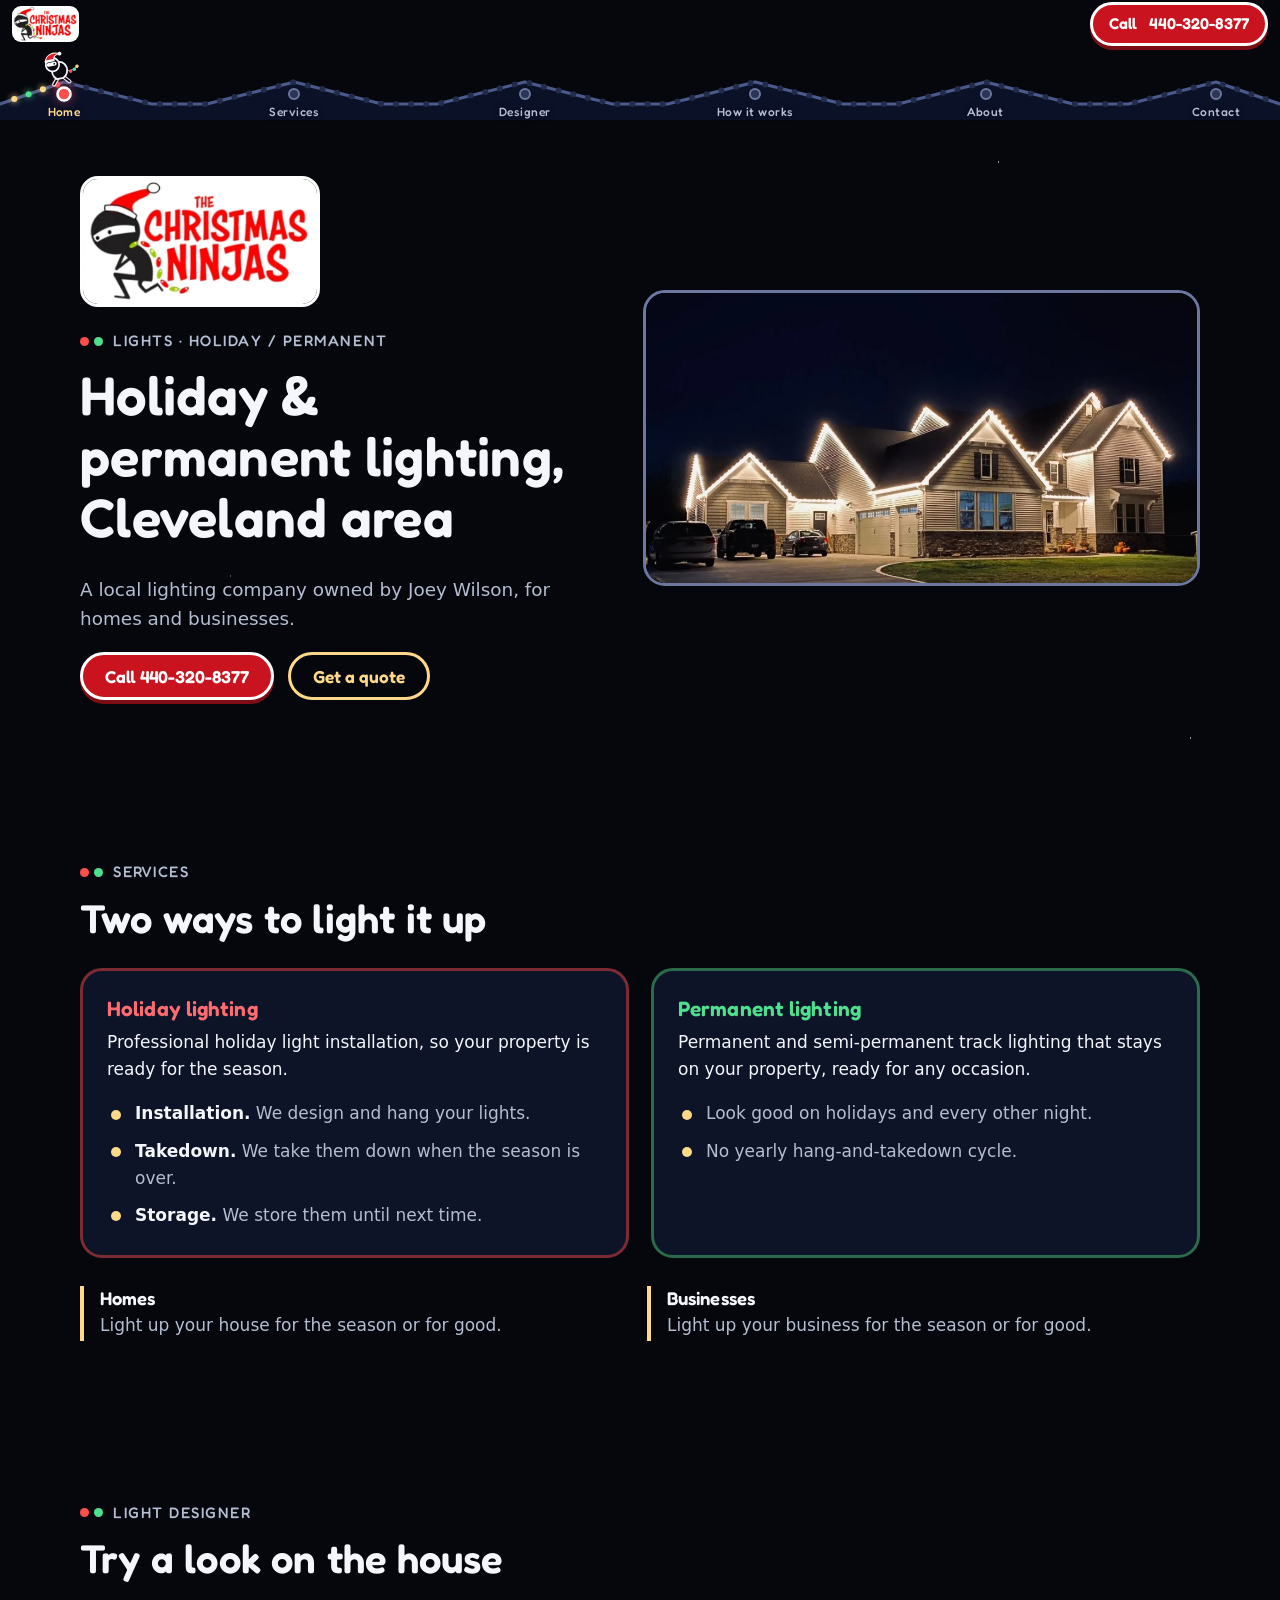
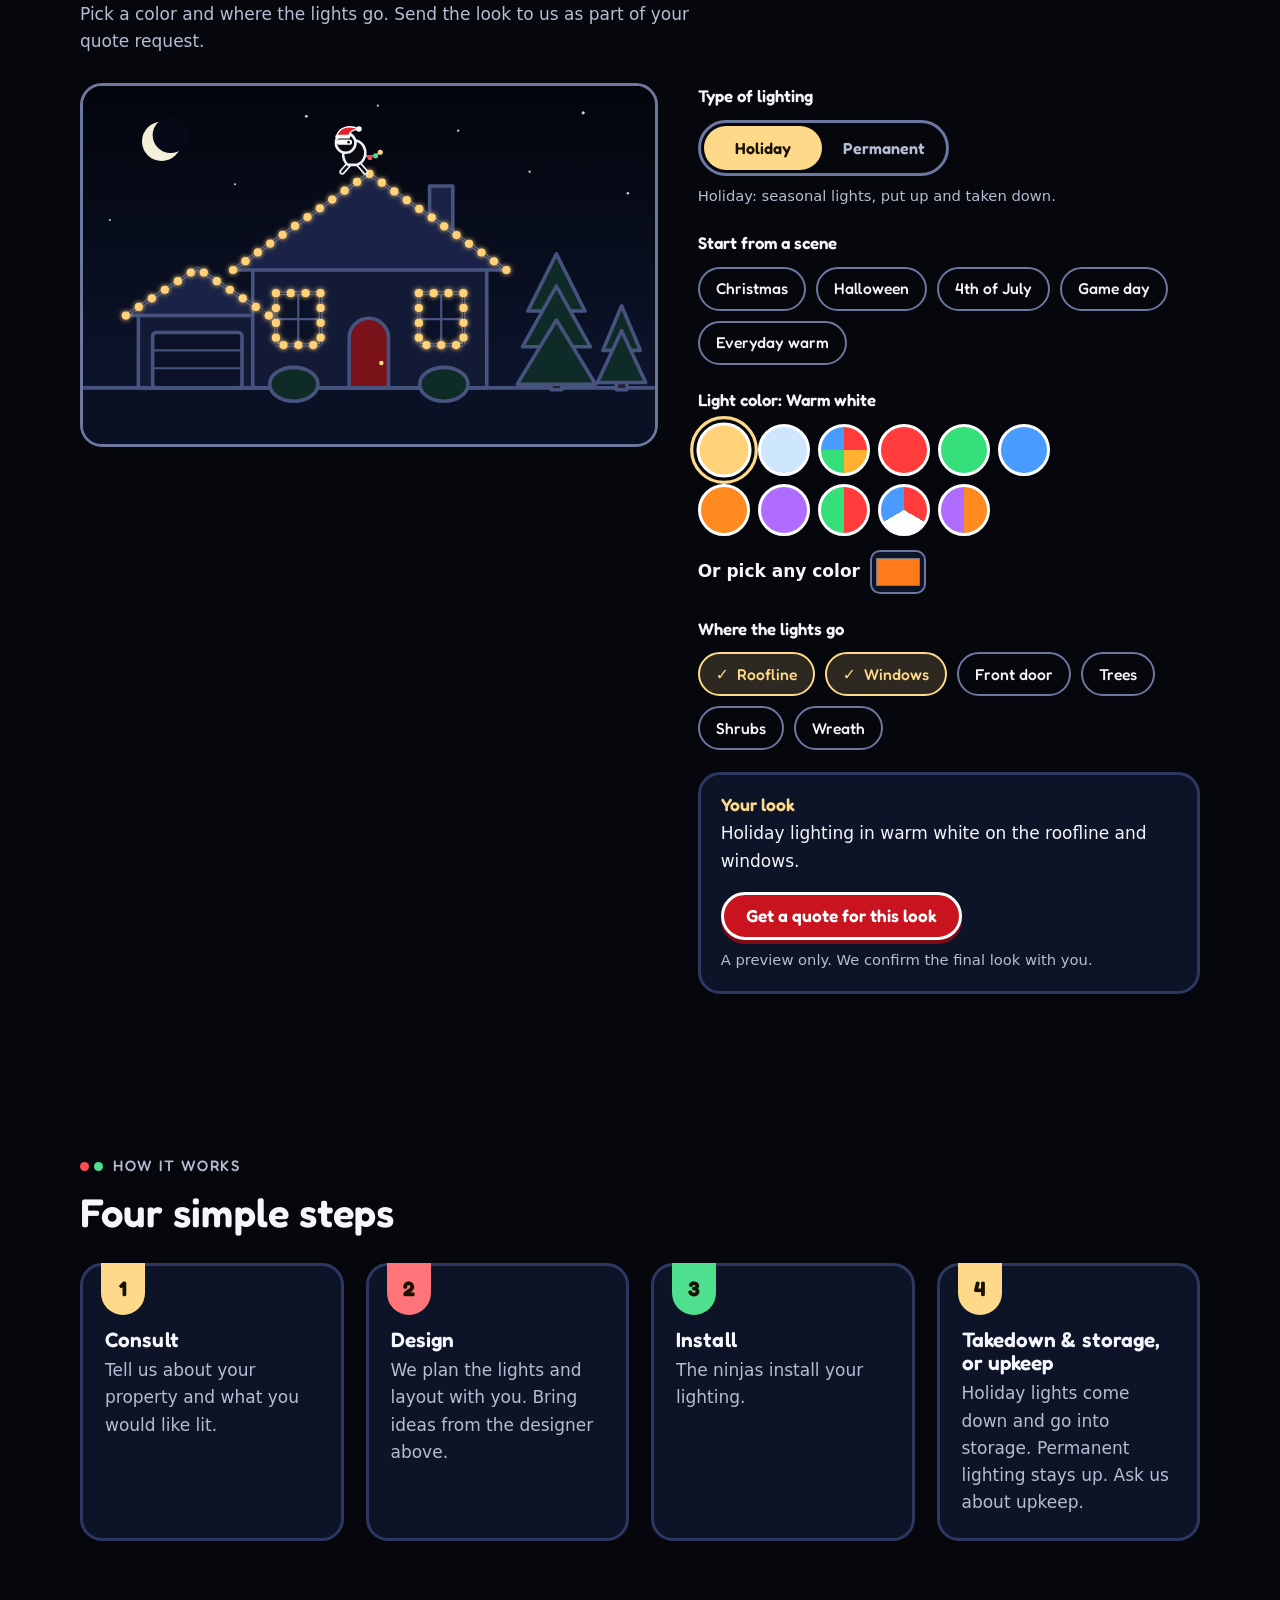
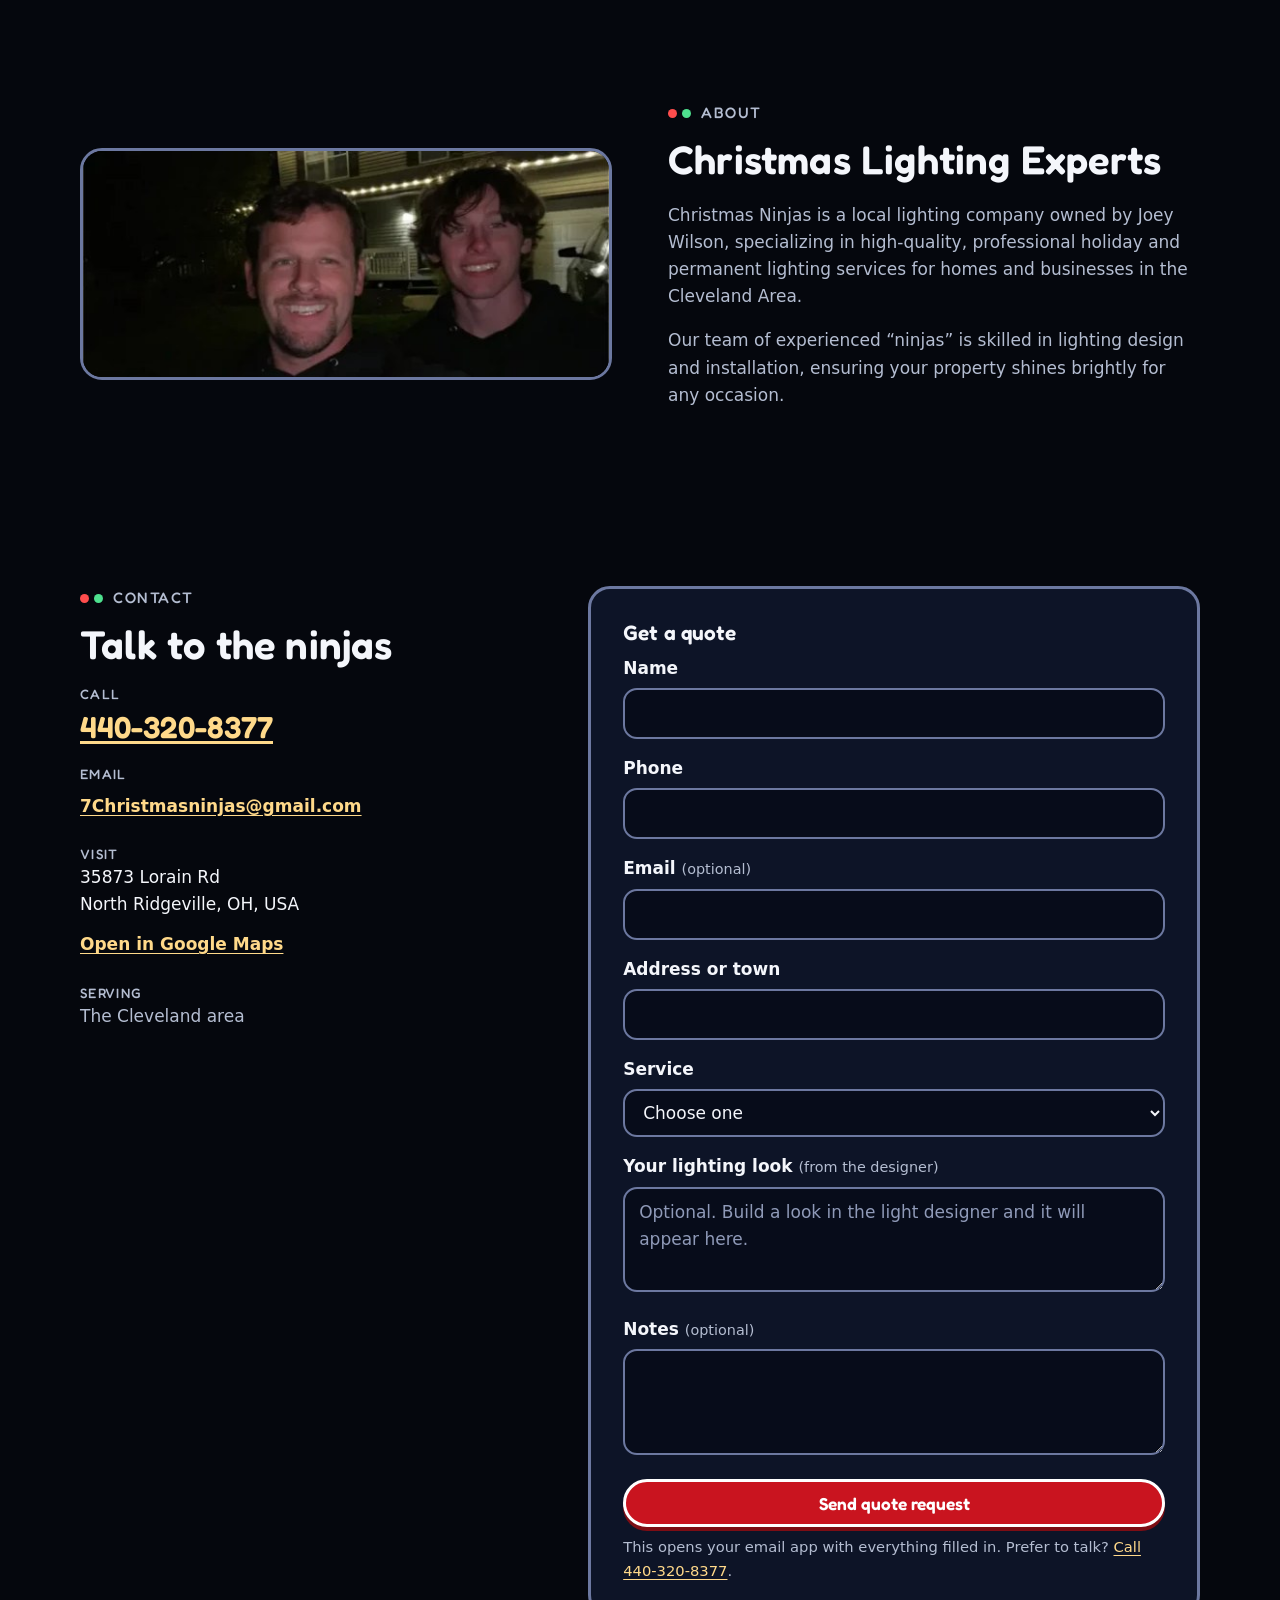
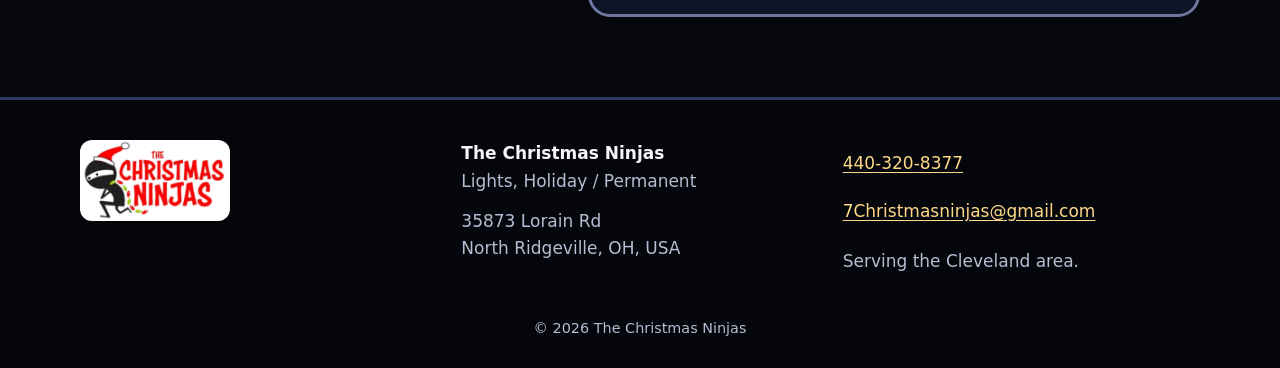
==== commit 7e71d0d2: "Polish Christmas Ninjas site: layout, accessibility, fonts, placeholders Co-Authored-By: Claude Sonn" ====
--- a/sites/christmas-ninjas/index.html
+++ b/sites/christmas-ninjas/index.html
@@ -21,13 +21,14 @@
   <link rel="icon" href="assets/favicon.svg" type="image/svg+xml">
   <link rel="preconnect" href="https://fonts.googleapis.com">
   <link rel="preconnect" href="https://fonts.gstatic.com" crossorigin>
-  <link rel="stylesheet" href="https://fonts.googleapis.com/css2?family=Fredoka:wght@500;600;700&amp;display=swap">
   <link rel="stylesheet" href="styles.css">
+  <!-- Fonts load without blocking first paint. If the host is blocked, the fallback stack in styles.css is used. -->
+  <link rel="stylesheet" href="https://fonts.googleapis.com/css2?family=Fredoka:wght@500;600;700&amp;display=swap" media="print" onload="this.media='all'">
+  <noscript><link rel="stylesheet" href="https://fonts.googleapis.com/css2?family=Fredoka:wght@500;600;700&amp;display=swap"></noscript>
 
   <script>
-    /* Set before first paint so there is no flash: JS flag + remembered lights state. */
+    /* Set before first paint so the JS-only header styles do not flash. */
     document.documentElement.classList.add('js');
-    try { if (localStorage.getItem('cn-lights') === 'off') document.documentElement.dataset.lights = 'off'; } catch (e) {}
   </script>
 
   <script type="application/ld+json">
@@ -89,10 +90,6 @@
         <img src="assets/logo.png" alt="The Christmas Ninjas" width="664" height="356">
       </a>
       <div class="bar-actions">
-        <button type="button" class="lights-toggle" id="lights-toggle" role="switch" aria-checked="true" title="Turn glow and animation off to save battery">
-          <span class="lights-icon" aria-hidden="true"></span>
-          <span class="lights-label">Lights <span class="lights-state" aria-hidden="true">on</span></span>
-        </button>
         <a class="btn btn-primary btn-sm" href="tel:+14403208377"><span class="btn-long">Call </span>440-320-8377</a>
       </div>
     </div>
@@ -244,7 +241,7 @@
               <g class="zone" id="z-roof"></g>
 
               <!-- ninja sneaking along the roof -->
-              <use href="#ninja" x="276" y="50" width="62" height="57"/>
+              <use href="#ninja" x="276" y="43" width="62" height="57"/>
             </svg>
           </div>
 
@@ -272,23 +269,21 @@
             <fieldset class="colors" id="color-group">
               <legend>Light color: <span id="color-name">Warm white</span></legend>
               <div class="swatch-grid">
-                <label><input type="radio" name="palette" value="warm" data-name="Warm white" data-colors="#ffd27a" checked><span class="swatch"><span class="sr-only">Warm white</span></span></label>
-                <label><input type="radio" name="palette" value="cool" data-name="Cool white" data-colors="#cfe6ff"><span class="swatch"><span class="sr-only">Cool white</span></span></label>
-                <label><input type="radio" name="palette" value="multi" data-name="Multicolor" data-colors="#ff3b3b,#ffb02e,#35e07a,#4a9bff"><span class="swatch"><span class="sr-only">Multicolor</span></span></label>
-                <label><input type="radio" name="palette" value="red" data-name="Red" data-colors="#ff3b3b"><span class="swatch"><span class="sr-only">Red</span></span></label>
-                <label><input type="radio" name="palette" value="green" data-name="Green" data-colors="#35e07a"><span class="swatch"><span class="sr-only">Green</span></span></label>
-                <label><input type="radio" name="palette" value="blue" data-name="Blue" data-colors="#4a9bff"><span class="swatch"><span class="sr-only">Blue</span></span></label>
-                <label><input type="radio" name="palette" value="orange" data-name="Orange" data-colors="#ff8a1f"><span class="swatch"><span class="sr-only">Orange</span></span></label>
-                <label><input type="radio" name="palette" value="purple" data-name="Purple" data-colors="#b06cff"><span class="swatch"><span class="sr-only">Purple</span></span></label>
-                <label><input type="radio" name="palette" value="redgreen" data-name="Red and green" data-colors="#ff3b3b,#35e07a"><span class="swatch"><span class="sr-only">Red and green</span></span></label>
-                <label><input type="radio" name="palette" value="rwb" data-name="Red, white and blue" data-colors="#ff3b3b,#ffffff,#4a9bff"><span class="swatch"><span class="sr-only">Red, white and blue</span></span></label>
-                <label><input type="radio" name="palette" value="orangepurple" data-name="Orange and purple" data-colors="#ff8a1f,#b06cff"><span class="swatch"><span class="sr-only">Orange and purple</span></span></label>
-                <label><input type="radio" name="palette" value="custom" data-name="Custom" data-colors="#ff7a1a"><span class="swatch"><span class="sr-only">Custom color</span></span></label>
-              </div>
-              <div class="custom-row">
-                <label for="custom-color">Custom color</label>
+                <label title="Warm white"><input type="radio" name="palette" value="warm" data-name="Warm white" data-colors="#ffd27a" checked><span class="swatch"><span class="sr-only">Warm white</span></span></label>
+                <label title="Cool white"><input type="radio" name="palette" value="cool" data-name="Cool white" data-colors="#cfe6ff"><span class="swatch"><span class="sr-only">Cool white</span></span></label>
+                <label title="Multicolor"><input type="radio" name="palette" value="multi" data-name="Multicolor" data-colors="#ff3b3b,#ffb02e,#35e07a,#4a9bff"><span class="swatch"><span class="sr-only">Multicolor</span></span></label>
+                <label title="Red"><input type="radio" name="palette" value="red" data-name="Red" data-colors="#ff3b3b"><span class="swatch"><span class="sr-only">Red</span></span></label>
+                <label title="Green"><input type="radio" name="palette" value="green" data-name="Green" data-colors="#35e07a"><span class="swatch"><span class="sr-only">Green</span></span></label>
+                <label title="Blue"><input type="radio" name="palette" value="blue" data-name="Blue" data-colors="#4a9bff"><span class="swatch"><span class="sr-only">Blue</span></span></label>
+                <label title="Orange"><input type="radio" name="palette" value="orange" data-name="Orange" data-colors="#ff8a1f"><span class="swatch"><span class="sr-only">Orange</span></span></label>
+                <label title="Purple"><input type="radio" name="palette" value="purple" data-name="Purple" data-colors="#b06cff"><span class="swatch"><span class="sr-only">Purple</span></span></label>
+                <label title="Red and green"><input type="radio" name="palette" value="redgreen" data-name="Red and green" data-colors="#ff3b3b,#35e07a"><span class="swatch"><span class="sr-only">Red and green</span></span></label>
+                <label title="Red, white and blue"><input type="radio" name="palette" value="rwb" data-name="Red, white and blue" data-colors="#ff3b3b,#ffffff,#4a9bff"><span class="swatch"><span class="sr-only">Red, white and blue</span></span></label>
+                <label title="Orange and purple"><input type="radio" name="palette" value="orangepurple" data-name="Orange and purple" data-colors="#ff8a1f,#b06cff"><span class="swatch"><span class="sr-only">Orange and purple</span></span></label>
+                              </div>
+              <div class="custom-row" id="custom-row">
+                <label for="custom-color">Or pick any color</label>
                 <input type="color" id="custom-color" value="#ff7a1a">
-                <span class="hint">Pick any color, like your team's.</span>
               </div>
             </fieldset>
 
@@ -334,7 +329,7 @@
     <section class="section" id="about" aria-labelledby="about-title">
       <div class="wrap about-grid">
         <figure class="about-photo">
-          <img src="assets/team.jpg" alt="Two smiling members of the Christmas Ninjas team at night in front of a house with string lights" width="544" height="234" loading="lazy">
+          <img src="assets/team.jpg" alt="Two smiling members of the Christmas Ninjas team at night in front of a house with string lights" width="544" height="234" loading="lazy" decoding="async">
         </figure>
         <div>
           <p class="eyebrow"><span class="dots" aria-hidden="true"></span>About</p>
@@ -428,7 +423,7 @@
   <footer class="site-footer">
     <div class="wrap footer-grid">
       <div>
-        <img class="footer-logo" src="assets/logo.png" alt="The Christmas Ninjas" width="664" height="356" loading="lazy">
+        <img class="footer-logo" src="assets/logo.png" alt="The Christmas Ninjas" width="664" height="356" loading="lazy" decoding="async">
       </div>
       <div>
         <p><strong>The Christmas Ninjas</strong><br>Lights, Holiday / Permanent</p>
--- a/sites/christmas-ninjas/styles.css
+++ b/sites/christmas-ninjas/styles.css
@@ -14,25 +14,33 @@
   --red-btn-dark: #7d0d14;
   --green: #4ee08e;
 
-  --g: 1; /* glow multiplier. 0 when lights are off. */
-  --glow-warm: 0 0 10px rgba(255, 217, 138, calc(.5 * var(--g))), 0 0 30px rgba(255, 217, 138, calc(.22 * var(--g)));
-  --glow-red: 0 0 10px rgba(255, 70, 80, calc(.55 * var(--g))), 0 0 30px rgba(255, 70, 80, calc(.25 * var(--g)));
-  --glow-green: 0 0 10px rgba(78, 224, 142, calc(.5 * var(--g))), 0 0 30px rgba(78, 224, 142, calc(.2 * var(--g)));
-
-  --font-head: "Fredoka", "Arial Rounded MT Bold", "Nunito", "Trebuchet MS", system-ui, sans-serif;
+  /* Glow is kept for the lights themselves (roofline, designer). Nothing else glows. */
+  --glow-warm: 0 0 8px rgba(255, 217, 138, .5);
+  --glow-red: 0 0 8px rgba(255, 70, 80, .55);
+
+  --font-head: "Fredoka", "Fredoka Fallback", "Arial Rounded MT Bold", "Trebuchet MS", system-ui, sans-serif;
   --font-body: system-ui, -apple-system, "Segoe UI", Roboto, "Helvetica Neue", Arial, sans-serif;
 
   --bar-h: 48px;
-  --roof-h: 60px;
+  --roof-h: 72px;
   --header-h: calc(var(--bar-h) + var(--roof-h));
   --radius: 22px;
   --wrap: 1120px;
 }
 
-html[data-lights="off"] { --g: 0; }
-
-@media (min-width: 760px) {
-  :root { --roof-h: 68px; }
+/* Metric-matched fallback so the heading font does not shift layout when Fredoka swaps in.
+   Sizes measured against Fredoka 500/600/700. Used only when Fredoka is slow or blocked. */
+@font-face {
+  font-family: "Fredoka Fallback";
+  font-weight: 500;
+  src: local("Arial"), local("Liberation Sans"), local("Helvetica Neue"), local("Helvetica");
+  size-adjust: 92%;
+}
+@font-face {
+  font-family: "Fredoka Fallback";
+  font-weight: 600 700;
+  src: local("Arial Bold"), local("Arial-BoldMT"), local("Liberation Sans Bold"), local("Helvetica Neue Bold"), local("Helvetica Bold");
+  size-adjust: 95%;
 }
 
 *, *::before, *::after { box-sizing: border-box; }
@@ -47,7 +55,6 @@
 
 body {
   margin: 0;
-  padding-top: var(--header-h);
   background: var(--bg);
   color: var(--ink);
   font-family: var(--font-body);
@@ -55,6 +62,8 @@
   line-height: 1.6;
   overflow-x: hidden;
 }
+
+.js body { padding-top: var(--header-h); }
 
 /* a few stars */
 body::before {
@@ -87,7 +96,7 @@
   margin: 0 0 .5em;
   letter-spacing: .005em;
 }
-h1 { font-size: clamp(2.1rem, 8.5vw, 3.6rem); font-weight: 700; }
+h1 { font-size: clamp(2rem, 7.5vw, 3.4rem); }
 h2 { font-size: clamp(1.7rem, 6vw, 2.5rem); }
 h3 { font-size: 1.3rem; }
 p { margin: 0 0 1em; }
@@ -144,13 +153,11 @@
   content: "";
   width: 9px; height: 9px; border-radius: 50%;
   background: #ff4d4d;
-  box-shadow: var(--glow-red);
 }
 .dots::after {
   content: "";
   width: 9px; height: 9px; border-radius: 50%;
   background: var(--green);
-  box-shadow: var(--glow-green);
 }
 
 /* ---------- Buttons ---------- */
@@ -174,29 +181,29 @@
   background: var(--red-btn);
   color: #fff;
   border-color: #fff;
-  box-shadow: 0 4px 0 var(--red-btn-dark), var(--glow-red);
+  box-shadow: 0 4px 0 var(--red-btn-dark);
 }
 .btn-primary:hover { color: #fff; transform: translateY(-1px); }
-.btn-primary:active { transform: translateY(3px); box-shadow: 0 1px 0 var(--red-btn-dark), var(--glow-red); }
+.btn-primary:active { transform: translateY(3px); box-shadow: 0 1px 0 var(--red-btn-dark); }
 .btn-ghost {
   background: transparent;
   color: var(--warm);
   border-color: var(--warm);
 }
 .btn-ghost:hover { background: rgba(255, 217, 138, .1); color: #fff; }
-.btn-sm { white-space: nowrap; min-height: 42px; padding: 6px 16px; font-size: .98rem; }
+.btn-sm { white-space: nowrap; min-height: 44px; padding: 6px 16px; font-size: .98rem; }
 .btn-block { width: 100%; }
 .cta-row { display: flex; flex-wrap: wrap; gap: 14px; }
 
 /* ---------- Header + roofline ---------- */
-.site-header {
+.site-header { background: var(--bg); }
+.js .site-header {
   position: fixed;
   top: 0; left: 0; right: 0;
   z-index: 100;
-  background: var(--bg);
 }
 .bar {
-  height: var(--bar-h);
+  min-height: var(--bar-h);
   display: flex; align-items: center; justify-content: space-between;
   gap: 10px;
   padding: 0 12px;
@@ -205,54 +212,37 @@
 }
 .bar-logo {
   display: block;
-  height: 34px;
+  height: 36px;
   border-radius: 9px;
   overflow: hidden;
   background: #fff;
   flex: none;
 }
-.bar-logo img { height: 34px; width: auto; }
-.js .bar-logo { opacity: 0; pointer-events: none; transition: opacity .25s; }
-.js.scrolled .bar-logo { opacity: 1; pointer-events: auto; }
+.bar-logo img { height: 36px; width: auto; }
+.js .bar-logo { opacity: 0; visibility: hidden; transition: opacity .25s, visibility .25s; }
+.js.scrolled .bar-logo { opacity: 1; visibility: visible; }
 .bar-actions { display: flex; align-items: center; gap: 10px; margin-left: auto; }
 .btn-long { display: none; }
 @media (min-width: 420px) { .btn-long { display: inline; white-space: pre; } }
 
-.lights-toggle {
-  white-space: nowrap;
-  display: inline-flex; align-items: center; gap: 8px;
-  min-height: 42px;
-  padding: 4px 12px 4px 8px;
-  background: transparent;
-  color: var(--ink);
-  border: 2px solid var(--line-strong);
-  border-radius: 999px;
-  font: 600 .92rem var(--font-head);
-  cursor: pointer;
-}
-.lights-toggle:hover { border-color: var(--warm); }
-.lights-icon {
-  width: 18px; height: 18px; border-radius: 50%;
-  background: var(--warm);
-  box-shadow: var(--glow-warm);
-}
-.lights-toggle[aria-checked="false"] .lights-icon { background: #3a4366; box-shadow: none; }
-.lights-state { color: var(--muted); font-weight: 500; }
-@media (max-width: 479px) { .lights-state { display: none; } .lights-toggle { padding-right: 10px; } }
-
-/* roofline strip */
-.roofline { position: relative; height: var(--roof-h); }
+/* roofline strip. Without JS: a plain wrapped list of text links. With JS: the drawn roofline. */
+.roofline { position: relative; }
 .roofline ol {
-  list-style: none; margin: 0; padding: 8px 12px;
-  display: flex; flex-wrap: wrap; gap: 4px 16px; justify-content: center;
-}
-.roofline a { color: var(--muted); text-decoration: none; font-size: .9rem; }
+  list-style: none; margin: 0; padding: 4px 12px 8px;
+  display: flex; flex-wrap: wrap; gap: 0 6px; justify-content: center;
+}
+.roofline a {
+  display: inline-flex; align-items: center; min-height: 44px; padding: 0 10px;
+  color: var(--muted); text-decoration: none; font-size: .95rem;
+}
+.rl-bulb { display: none; }
 .roofline-svg { display: none; }
+
+.js .roofline { height: var(--roof-h); }
 .js .roofline-svg { display: block; position: absolute; inset: 0; width: 100%; height: 100%; overflow: visible; }
 .js .roofline ol { position: absolute; inset: 0; padding: 0; display: block; }
 .js .roofline li { position: absolute; top: 0; height: 100%; width: 44px; transform: translateX(-50%); }
-.js .roofline li a { position: absolute; inset: 0; display: block; border-radius: 10px; }
-.rl-bulb, .rl-label { display: none; }
+.js .roofline li a { position: absolute; inset: 0; display: block; padding: 0; min-height: 0; border-radius: 10px; }
 .js .rl-bulb {
   display: block;
   position: absolute; left: 50%;
@@ -263,30 +253,32 @@
   border: 2px solid var(--line-strong);
   transition: background .3s, box-shadow .3s, transform .2s;
 }
+/* Labels: always readable by screen readers. Visible on wide screens; on phones only for the current section. */
 .js .rl-label {
-  display: none;
-  position: absolute; left: 50%; bottom: 3px;
+  position: absolute; left: 50%; bottom: 2px;
   transform: translateX(-50%);
   white-space: nowrap;
-  font: 500 .74rem var(--font-head);
+  font: 500 .75rem/1 var(--font-head);
   letter-spacing: .04em;
   color: var(--muted);
   text-shadow: 0 0 3px #0b1228, 0 0 6px #0b1228;
-}
+  clip-path: inset(50%); width: 1px; height: 1px; overflow: hidden;
+}
+.js .roofline li a[aria-current="true"] .rl-label { clip-path: none; width: auto; height: auto; overflow: visible; }
 .rl-bulb.lit { background: var(--warm); border-color: #fff; box-shadow: var(--glow-warm); }
-.roofline li a[aria-current="true"] .rl-bulb { transform: scale(1.45); background: #ff4d4d; box-shadow: var(--glow-red); }
+.roofline li a[aria-current="true"] .rl-bulb { transform: scale(1.3); background: #ff4d4d; box-shadow: var(--glow-red); }
 .roofline li a[aria-current="true"] .rl-label { color: var(--warm); }
 .roofline li a:hover .rl-label { color: #fff; }
+.roofline a:focus-visible { outline-offset: -3px; }
 @media (min-width: 760px) {
   .js .roofline li { width: 104px; }
-  .js .rl-label { display: block; }
+  .js .rl-label { clip-path: none; width: auto; height: auto; overflow: visible; }
 }
 
 .rl-fill { fill: #0b1228; stroke: none; }
 .rl-edge { fill: none; stroke: #4b5a8c; stroke-width: 3; stroke-linejoin: round; stroke-linecap: round; }
 .rl-bulbs circle { fill: #232c4a; transition: fill .25s; }
 .rl-bulbs circle.on { fill: var(--c); filter: drop-shadow(0 0 3px var(--c)); }
-html[data-lights="off"] .rl-bulbs circle.on { filter: none; }
 .rl-ninja { pointer-events: none; }
 .rl-ninja.moving use { animation: bob .28s ease-in-out infinite; }
 @keyframes bob { 50% { transform: translateY(-2px); } }
@@ -295,12 +287,12 @@
 .hero { padding: 36px 0 56px; }
 .hero-grid { display: grid; gap: 32px; align-items: center; }
 .hero-logo {
-  width: min(260px, 70%);
+  width: min(220px, 62%);
   border-radius: 18px;
   border: 3px solid #fff;
   margin-bottom: 22px;
-  box-shadow: var(--glow-warm);
-}
+}
+@media (min-width: 900px) { .hero-logo { width: 240px; } }
 .hero .lead { font-size: 1.15rem; color: var(--muted); max-width: 30rem; }
 .hero-photo {
   margin: 0;
@@ -308,7 +300,6 @@
   border-radius: var(--radius);
   overflow: hidden;
   background: #02040a;
-  box-shadow: var(--glow-warm);
 }
 .hero-photo img { width: 100%; aspect-ratio: 994 / 522; object-fit: cover; }
 @media (min-width: 900px) {
@@ -334,7 +325,7 @@
 .ticks li::before {
   content: ""; position: absolute; left: 4px; top: .55em;
   width: 10px; height: 10px; border-radius: 50%;
-  background: var(--warm); box-shadow: var(--glow-warm);
+  background: var(--warm);
 }
 .ticks strong { color: var(--ink); }
 .who { display: grid; gap: 14px; }
@@ -357,7 +348,6 @@
 }
 #house-svg { display: block; width: 100%; height: auto; }
 .zone { filter: url(#glow); }
-html[data-lights="off"] .zone { filter: none; }
 .zone .bulb { transition: fill .2s; }
 .zone .cord { fill: none; stroke: #2a3558; stroke-width: 1.6; }
 .zone .track { fill: none; stroke: #9aa4c2; stroke-width: 3; stroke-linecap: round; stroke-linejoin: round; }
@@ -378,12 +368,13 @@
 .seg-row { display: inline-flex; border: 3px solid var(--line-strong); border-radius: 999px; padding: 3px; gap: 3px; }
 .seg label { position: relative; display: block; }
 .seg label span {
-  display: block; min-width: 118px; text-align: center;
-  padding: 9px 18px; border-radius: 999px;
+  display: flex; align-items: center; justify-content: center;
+  min-width: 118px; min-height: 44px; text-align: center;
+  padding: 8px 18px; border-radius: 999px;
   font: 600 1rem var(--font-head);
   cursor: pointer; color: var(--muted);
 }
-.seg input:checked + span { background: var(--warm); color: #1a1200; box-shadow: var(--glow-warm); }
+.seg input:checked + span { background: var(--warm); color: #1a1200; }
 .seg input:focus-visible + span { outline: 3px solid #fff; outline-offset: 2px; }
 
 .chip-row { display: flex; flex-wrap: wrap; gap: 10px; }
@@ -404,7 +395,7 @@
 .chip-check input:focus-visible + span { outline: 3px solid var(--warm); outline-offset: 3px; }
 .chip-check input:disabled + span { opacity: .4; cursor: not-allowed; border-style: dashed; }
 
-.swatch-grid { display: grid; grid-template-columns: repeat(auto-fill, minmax(48px, 1fr)); gap: 10px; max-width: 28rem; }
+.swatch-grid { display: grid; grid-template-columns: repeat(auto-fill, minmax(44px, 1fr)); gap: 8px; max-width: 22rem; }
 .swatch-grid label { position: relative; display: block; }
 .swatch {
   display: block; width: 100%; aspect-ratio: 1; max-width: 52px; min-height: 44px;
@@ -412,16 +403,14 @@
   border: 3px solid #fff;
   background: var(--sw, #888);
   cursor: pointer;
-  box-shadow: 0 0 10px color-mix(in srgb, var(--sw1, #fff) 45%, transparent);
 }
 .swatch-grid input:checked + .swatch { outline: 3px solid var(--warm); outline-offset: 3px; transform: scale(1.06); }
 .swatch-grid input:focus-visible + .swatch { outline: 3px solid #fff; outline-offset: 3px; box-shadow: 0 0 0 6px #000; }
-html[data-lights="off"] .swatch { box-shadow: none; }
 .custom-row { display: flex; align-items: center; flex-wrap: wrap; gap: 10px; margin-top: 14px; }
 .custom-row label { font-weight: 600; }
-.custom-row .hint { margin: 0; }
+.custom-row.active input[type="color"] { outline: 3px solid var(--warm); outline-offset: 3px; }
 input[type="color"] {
-  width: 52px; height: 40px; padding: 2px;
+  width: 56px; height: 44px; padding: 2px;
   background: var(--panel); border: 2px solid var(--line-strong); border-radius: 10px; cursor: pointer;
 }
 
@@ -458,10 +447,9 @@
   color: #1a1200;
   background: var(--warm);
   border-radius: 0 0 22px 22px;
-  box-shadow: var(--glow-warm);
-}
-.steps li:nth-child(2) .step-num { background: #ff7478; box-shadow: var(--glow-red); }
-.steps li:nth-child(3) .step-num { background: var(--green); box-shadow: var(--glow-green); }
+}
+.steps li:nth-child(2) .step-num { background: #ff7478; }
+.steps li:nth-child(3) .step-num { background: var(--green); }
 @media (min-width: 760px) { .steps { grid-template-columns: repeat(2, 1fr); } }
 @media (min-width: 1040px) { .steps { grid-template-columns: repeat(4, 1fr); } }
 
@@ -486,7 +474,7 @@
   font: 500 .85rem var(--font-head); letter-spacing: .1em; text-transform: uppercase;
   color: var(--muted); margin-bottom: 2px;
 }
-.contact-list a { font-weight: 600; }
+.contact-list a { font-weight: 600; display: inline-flex; align-items: center; min-height: 44px; }
 .cl-big { font: 600 1.9rem var(--font-head); }
 .contact-list address { font-style: normal; color: var(--ink); margin-bottom: 4px; }
 
@@ -539,6 +527,7 @@
 .site-footer { border-top: 3px solid var(--line); padding: 40px 0 28px; background: #04060b; }
 .footer-grid { display: grid; gap: 24px; color: var(--muted); }
 .footer-grid p { margin-bottom: .8em; }
+.footer-grid a { display: inline-block; padding: 10px 0; }
 .footer-grid strong { color: var(--ink); }
 .footer-logo { width: 150px; border-radius: 12px; }
 .copyright { text-align: center; color: var(--muted); font-size: .9rem; margin: 28px 0 0; }
@@ -548,4 +537,3 @@
 @media (prefers-reduced-motion: reduce) {
   *, *::before, *::after { animation: none !important; transition: none !important; }
 }
-html[data-lights="off"] * { animation: none !important; }
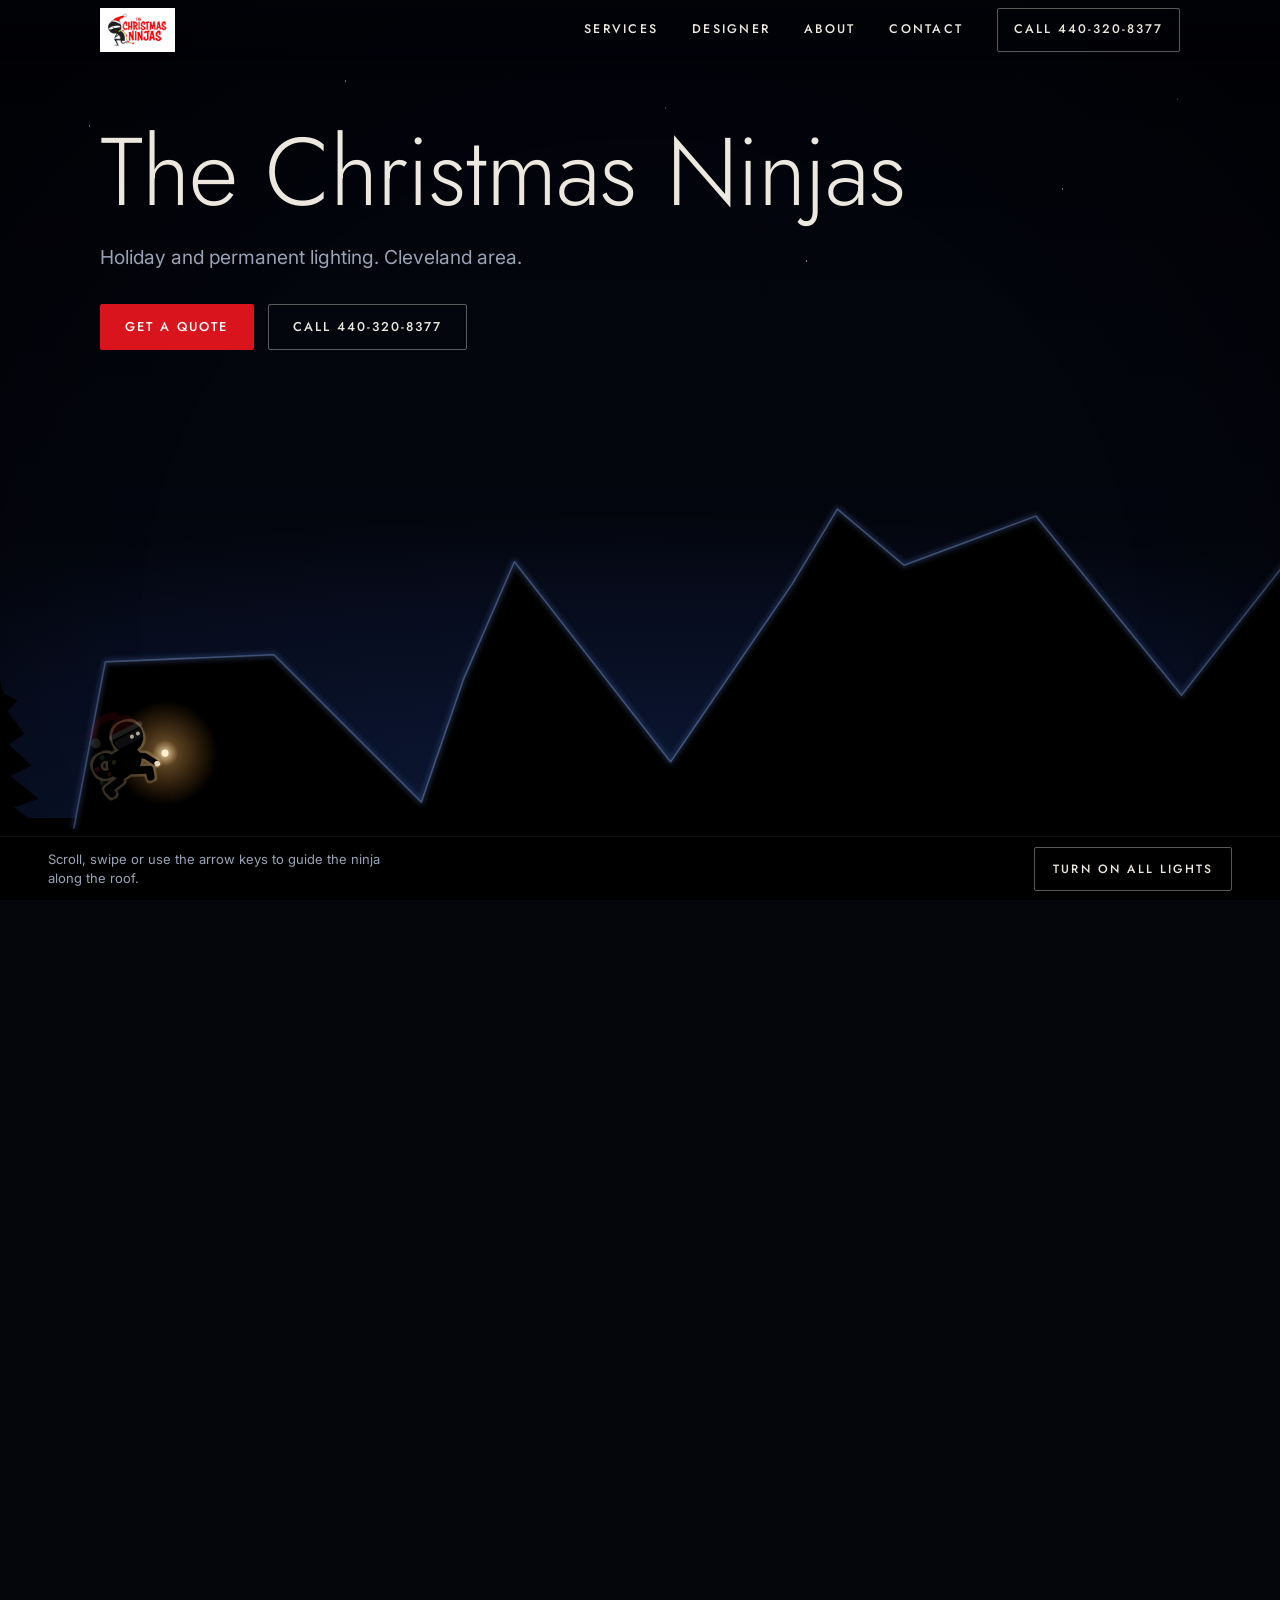
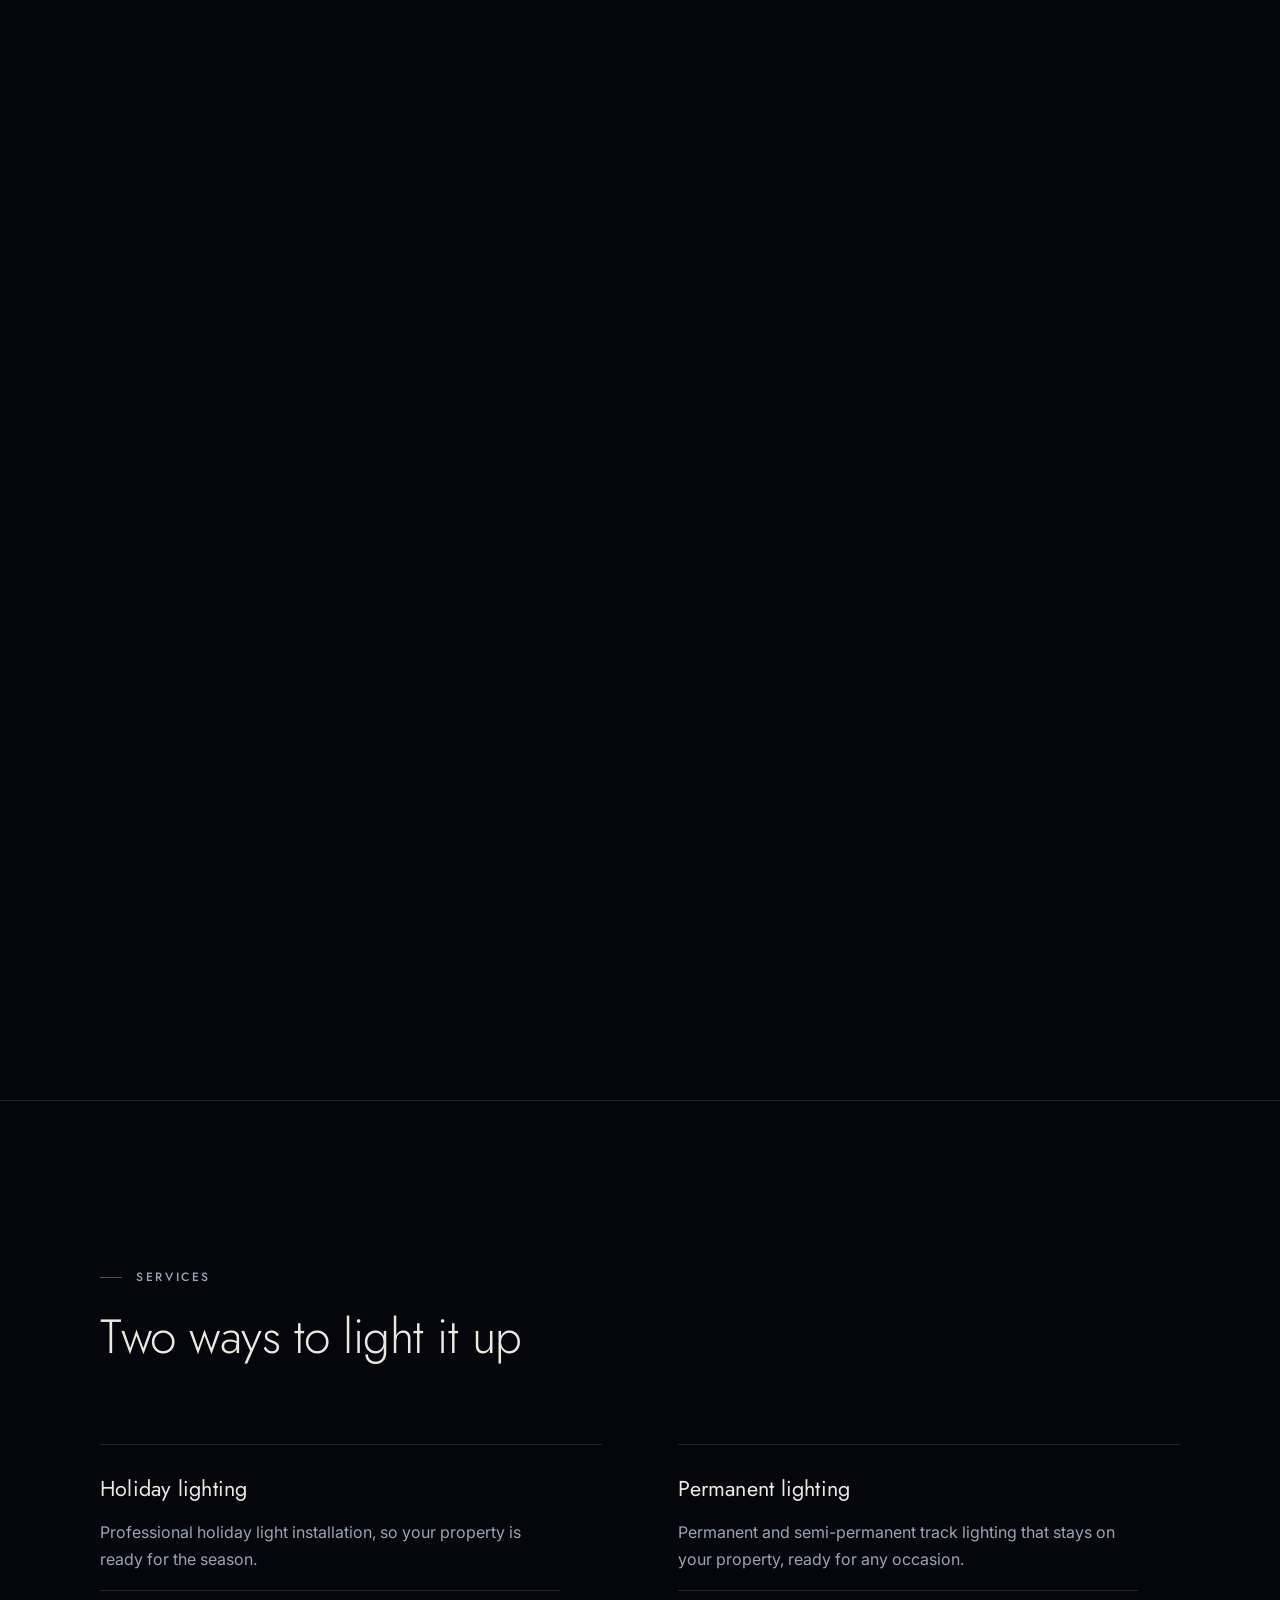
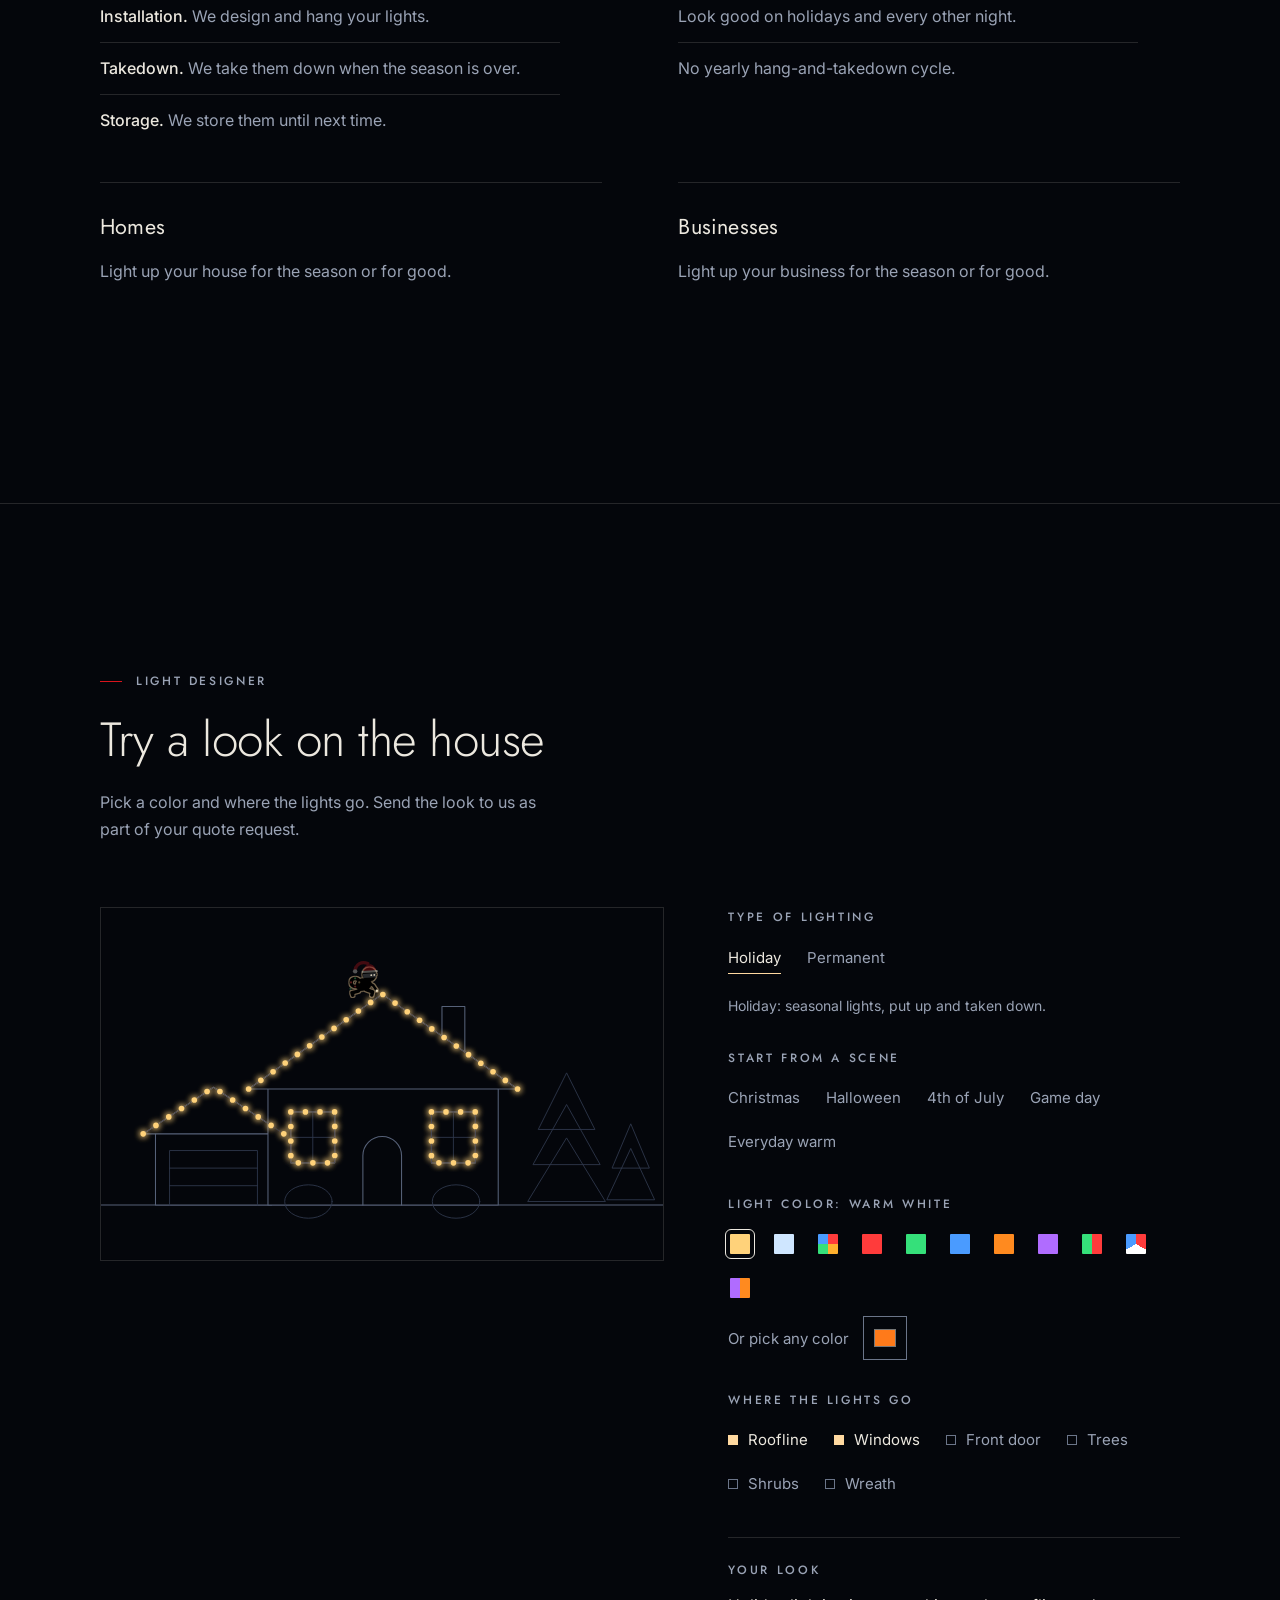
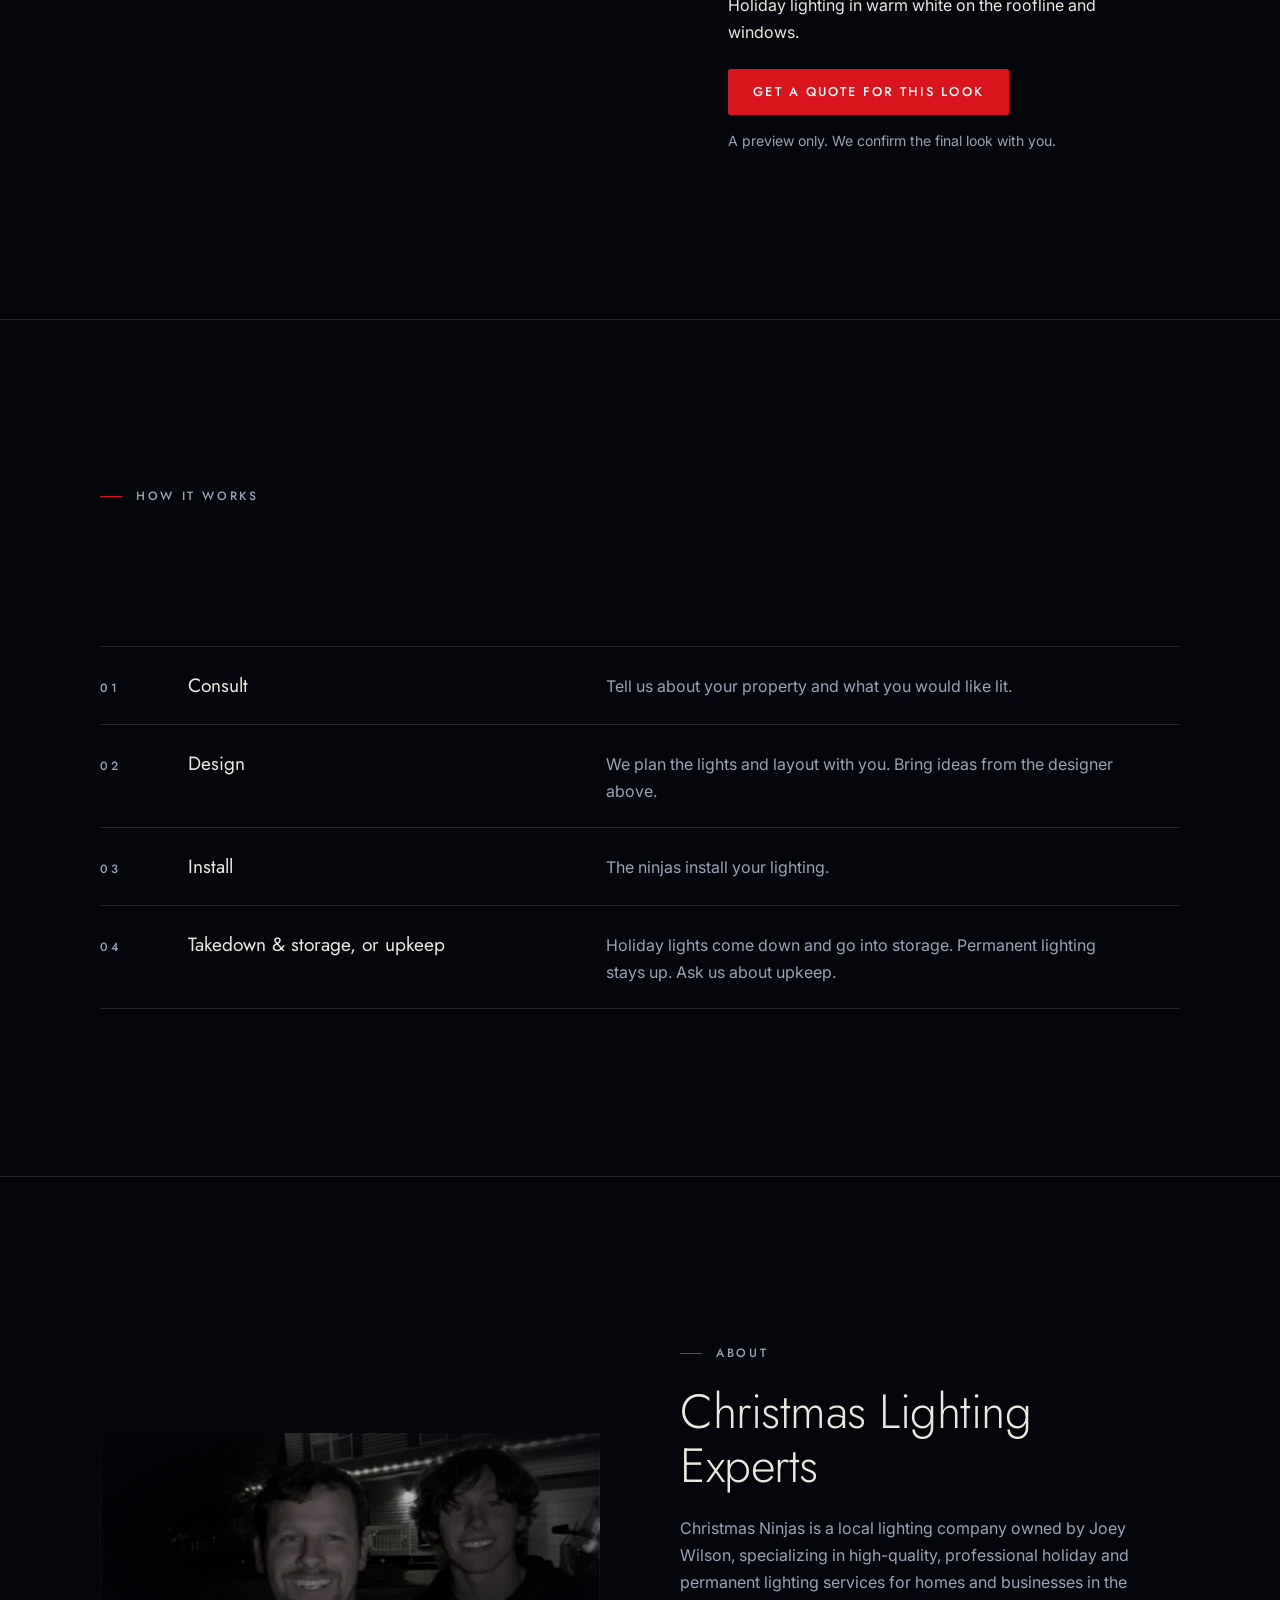
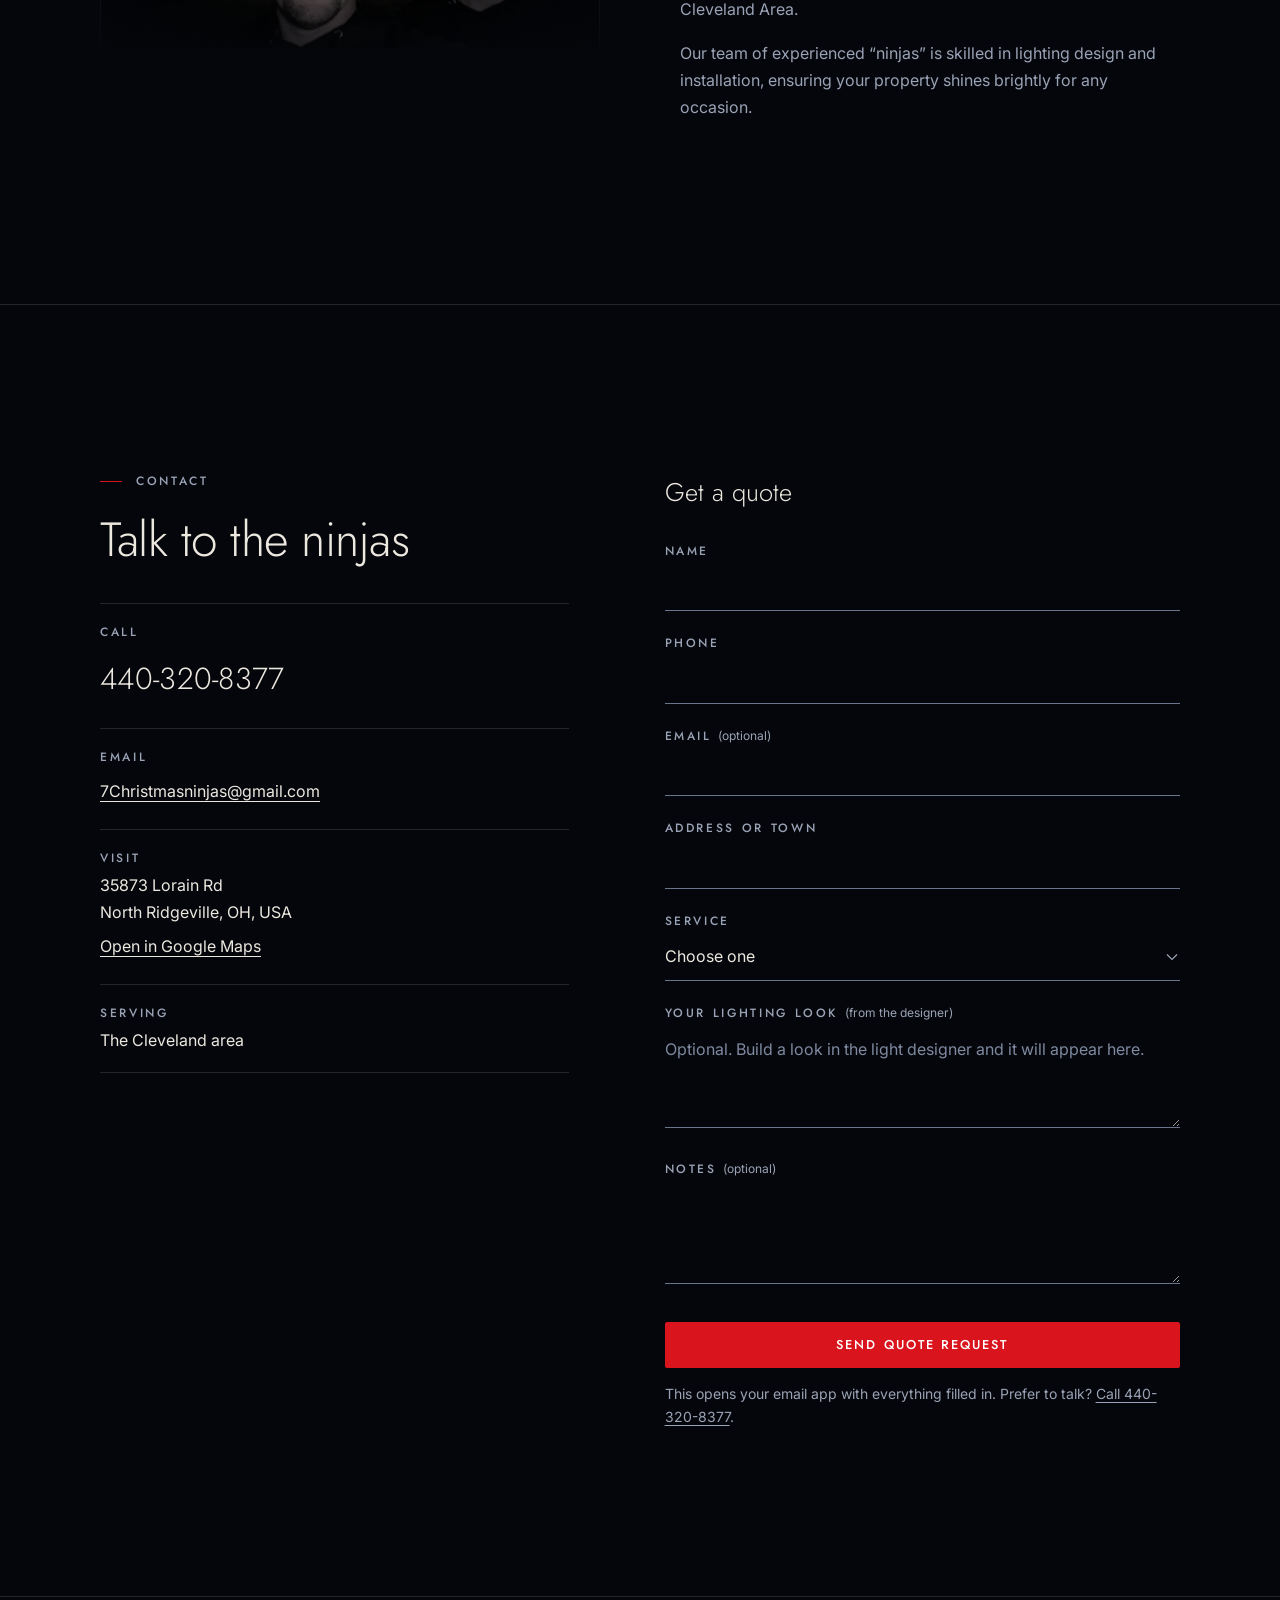
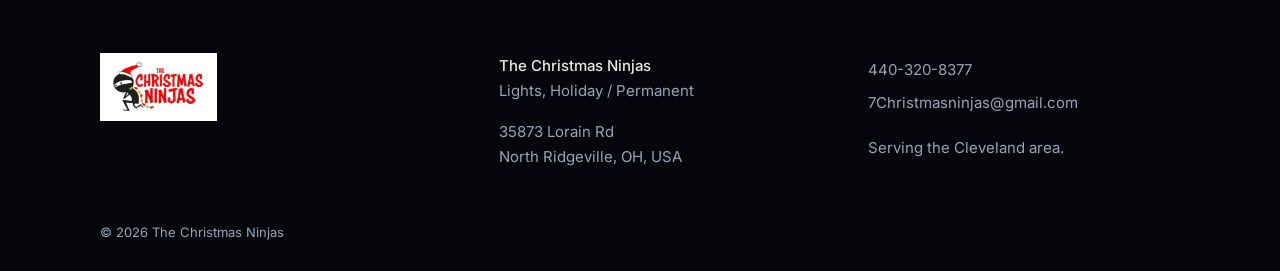
==== commit 5d8dba1b: "Minimalist redesign with rooftop hero and ninja Co-Authored-By: Claude Sonnet 5.5 <noreply@anthropic" ====
--- a/sites/christmas-ninjas/index.html
+++ b/sites/christmas-ninjas/index.html
@@ -6,7 +6,8 @@
   <title>The Christmas Ninjas | Holiday &amp; Permanent Lighting, Cleveland Area</title>
   <meta name="description" content="Holiday and permanent lighting for homes and businesses in the Cleveland area. Christmas light installation, takedown and storage, plus permanent track lighting. North Ridgeville, OH.">
   <meta name="robots" content="index, follow">
-  <meta name="theme-color" content="#05070d">
+  <meta name="theme-color" content="#04060b">
+  <meta name="color-scheme" content="dark">
 
   <meta property="og:type" content="website">
   <meta property="og:site_name" content="The Christmas Ninjas">
@@ -22,13 +23,17 @@
   <link rel="preconnect" href="https://fonts.googleapis.com">
   <link rel="preconnect" href="https://fonts.gstatic.com" crossorigin>
   <link rel="stylesheet" href="styles.css">
-  <!-- Fonts load without blocking first paint. If the host is blocked, the fallback stack in styles.css is used. -->
-  <link rel="stylesheet" href="https://fonts.googleapis.com/css2?family=Fredoka:wght@500;600;700&amp;display=swap" media="print" onload="this.media='all'">
-  <noscript><link rel="stylesheet" href="https://fonts.googleapis.com/css2?family=Fredoka:wght@500;600;700&amp;display=swap"></noscript>
+  <!-- Fonts load without blocking first paint. If the host is blocked, the fallback stacks in styles.css are used. -->
+  <link rel="stylesheet" href="https://fonts.googleapis.com/css2?family=Inter:wght@400;500&amp;family=Jost:wght@300;400;500&amp;display=swap" media="print" onload="this.media='all'">
+  <noscript><link rel="stylesheet" href="https://fonts.googleapis.com/css2?family=Inter:wght@400;500&amp;family=Jost:wght@300;400;500&amp;display=swap"></noscript>
 
   <script>
-    /* Set before first paint so the JS-only header styles do not flash. */
-    document.documentElement.classList.add('js');
+    /* Set before first paint. "js" enables JS-only styles. "motion" enables the scroll-driven opening;
+       without it (no JS, or prefers-reduced-motion) the hero is fully lit and static. */
+    (function (d) {
+      d.classList.add('js');
+      if (!window.matchMedia || !window.matchMedia('(prefers-reduced-motion: reduce)').matches) { d.classList.add('motion'); }
+    })(document.documentElement);
   </script>
 
   <script type="application/ld+json">
@@ -52,109 +57,212 @@
   </script>
 </head>
 <body>
-  <a class="skip-link" href="#main">Skip to main content</a>
-
-  <!-- Shared SVG defs: ninja sprite + glow filter -->
-  <svg class="defs" width="0" height="0" aria-hidden="true" focusable="false">
-    <defs>
-      <filter id="glow" x="-50%" y="-50%" width="200%" height="200%">
-        <feGaussianBlur in="SourceGraphic" stdDeviation="3.2" result="b"/>
-        <feMerge><feMergeNode in="b"/><feMergeNode in="SourceGraphic"/></feMerge>
-      </filter>
-      <symbol id="ninja" viewBox="0 0 48 44">
-        <!-- trailing light string -->
-        <path d="M30 27 Q38 29 44 24" fill="none" stroke="#8d97b5" stroke-width="1.4" stroke-linecap="round"/>
-        <circle cx="35" cy="28.6" r="2.2" fill="#ff4d4d"/>
-        <circle cx="40" cy="27.2" r="2.2" fill="#4ee08e"/>
-        <circle cx="44" cy="24" r="2.2" fill="#ffd98a"/>
-        <!-- legs -->
-        <path d="M18 33 L11 41 M25 34 L31 41" fill="none" stroke="#f2f4fb" stroke-width="5" stroke-linecap="round"/>
-        <path d="M18 33 L11 41 M25 34 L31 41" fill="none" stroke="#0a0a10" stroke-width="2.2" stroke-linecap="round"/>
-        <!-- body -->
-        <path d="M13 19 C14 13 25 12 29 18 C33 24 31 32 24 35 L16 35 C11 31 11 24 13 19Z" fill="#0a0a10" stroke="#f2f4fb" stroke-width="2.2" stroke-linejoin="round"/>
-        <!-- head -->
-        <circle cx="14" cy="16" r="8.5" fill="#0a0a10" stroke="#f2f4fb" stroke-width="2.2"/>
-        <rect x="6.5" y="13" width="13" height="4.6" rx="2.3" fill="#fff"/>
-        <circle cx="16.5" cy="15.3" r="1.1" fill="#0a0a10"/>
-        <!-- santa hat -->
-        <path d="M6 10.5 C8 2 18 0 25 4 C19 4.5 17 7 16.5 10.5Z" fill="#e5202b" stroke="#fff" stroke-width="1.2" stroke-linejoin="round"/>
-        <rect x="5" y="9" width="13" height="3.2" rx="1.6" fill="#fff"/>
-        <circle cx="25.5" cy="4" r="2.4" fill="#fff"/>
-      </symbol>
-    </defs>
-  </svg>
+  <a class="skip-link" href="#content">Skip to content</a>
 
   <header class="site-header" id="site-header">
     <div class="bar">
-      <a class="bar-logo" href="#top" aria-label="The Christmas Ninjas, back to top">
+      <a class="logo-plate" href="#top" aria-label="The Christmas Ninjas, back to top">
         <img src="assets/logo.png" alt="The Christmas Ninjas" width="664" height="356">
       </a>
-      <div class="bar-actions">
-        <a class="btn btn-primary btn-sm" href="tel:+14403208377"><span class="btn-long">Call </span>440-320-8377</a>
-      </div>
+      <nav class="nav" id="nav" aria-label="Main">
+        <button class="nav-toggle" id="nav-toggle" type="button" aria-expanded="false" aria-controls="nav-links">Menu</button>
+        <ul class="nav-links" id="nav-links">
+          <li><a href="#services">Services</a></li>
+          <li><a href="#designer">Designer</a></li>
+          <li><a href="#about">About</a></li>
+          <li><a href="#contact">Contact</a></li>
+        </ul>
+      </nav>
+      <a class="call-link" href="tel:+14403208377" aria-label="Call 440-320-8377">Call<span class="call-num"> 440-320-8377</span></a>
     </div>
-
-    <!-- Roofline progress + section nav. Plain list of links without JS; JS draws the roofline, ninja and bulbs. -->
-    <nav class="roofline" id="roofline" aria-label="Page sections">
-      <svg class="roofline-svg" aria-hidden="true" focusable="false"></svg>
-      <ol>
-        <li><a href="#top"><span class="rl-bulb" aria-hidden="true"></span><span class="rl-label">Home</span></a></li>
-        <li><a href="#services"><span class="rl-bulb" aria-hidden="true"></span><span class="rl-label">Services</span></a></li>
-        <li><a href="#designer"><span class="rl-bulb" aria-hidden="true"></span><span class="rl-label">Designer</span></a></li>
-        <li><a href="#how"><span class="rl-bulb" aria-hidden="true"></span><span class="rl-label">How it works</span></a></li>
-        <li><a href="#about"><span class="rl-bulb" aria-hidden="true"></span><span class="rl-label">About</span></a></li>
-        <li><a href="#contact"><span class="rl-bulb" aria-hidden="true"></span><span class="rl-label">Contact</span></a></li>
-      </ol>
-    </nav>
   </header>
 
   <main id="main">
-    <!-- HERO -->
-    <section class="hero" id="top" aria-labelledby="hero-title">
-      <div class="wrap hero-grid">
+    <!-- HERO. The runway (hero-run) is extra scroll distance under JS: the roof is pinned while the ninja walks it. -->
+    <div class="hero-run" id="hero-run">
+      <section class="hero" id="top" aria-labelledby="hero-title">
+
+        <div class="hero-scene" id="hero-scene">
+          <svg id="roof" viewBox="-150 -170 1320 562" preserveAspectRatio="xMidYMax slice" aria-hidden="true" focusable="false">
+            <defs>
+              <!-- soft light spill -->
+              <filter id="fHalo" filterUnits="userSpaceOnUse" x="-200" y="-200" width="1500" height="700"><feGaussianBlur stdDeviation="11"/></filter>
+              <filter id="fSoft" filterUnits="userSpaceOnUse" x="-200" y="-200" width="1500" height="700"><feGaussianBlur stdDeviation="6"/></filter>
+              <filter id="fMoon" filterUnits="userSpaceOnUse" x="-200" y="-200" width="1500" height="700"><feGaussianBlur stdDeviation="1.4"/></filter>
+              <!-- thin warm rim around the ninja, strength set by --lit -->
+              <filter id="fRim" filterUnits="userSpaceOnUse" x="-40" y="-70" width="90" height="90">
+                <feMorphology in="SourceAlpha" operator="dilate" radius=".9" result="d"/>
+                <feFlood flood-color="#ffd9a0"/>
+                <feComposite in2="d" operator="in"/>
+                <feGaussianBlur stdDeviation=".35"/>
+              </filter>
+              <radialGradient id="gWash" cx=".5" cy="0" r="1.05">
+                <stop offset="0" stop-color="#ffcf91" stop-opacity=".42"/>
+                <stop offset="1" stop-color="#ffcf91" stop-opacity="0"/>
+              </radialGradient>
+              <radialGradient id="gPilot">
+                <stop offset="0" stop-color="#ffe9c0" stop-opacity=".9"/>
+                <stop offset=".25" stop-color="#ffbb62" stop-opacity=".35"/>
+                <stop offset="1" stop-color="#ff9d2e" stop-opacity="0"/>
+              </radialGradient>
+
+              <!-- Hand-traced light strings along the real roofline (traced from assets/house.jpg, 994 x 522 space). All run left to right. -->
+              <path id="s1"  d="M72 388 L90 293"/>
+              <path id="s2"  d="M108 362 L186 289 L270 373"/>
+              <path id="s2b" d="M270 373 L343 375"/>
+              <path id="s3"  d="M294 303 L323 236 L412 350 L402 358 L500 347"/>
+              <path id="s4"  d="M481 249 L507 206 L545 238"/>
+              <path id="s5"  d="M500 345 L620 210 L728 350"/>
+              <path id="s6"  d="M716 358 L798 367"/>
+              <path id="s7"  d="M702 304 L806 181 L824 199"/>
+              <path id="s8"  d="M752 292 L872 195 L947 297"/>
+
+              <!-- One mask per string. The script draws it up to the ninja so lights come on behind him. -->
+              <mask id="m1"  maskUnits="userSpaceOnUse" x="-200" y="-200" width="1500" height="700"><use href="#s1"  class="mk"/></mask>
+              <mask id="m2"  maskUnits="userSpaceOnUse" x="-200" y="-200" width="1500" height="700"><use href="#s2"  class="mk"/></mask>
+              <mask id="m2b" maskUnits="userSpaceOnUse" x="-200" y="-200" width="1500" height="700"><use href="#s2b" class="mk"/></mask>
+              <mask id="m3"  maskUnits="userSpaceOnUse" x="-200" y="-200" width="1500" height="700"><use href="#s3"  class="mk"/></mask>
+              <mask id="m4"  maskUnits="userSpaceOnUse" x="-200" y="-200" width="1500" height="700"><use href="#s4"  class="mk"/></mask>
+              <mask id="m5"  maskUnits="userSpaceOnUse" x="-200" y="-200" width="1500" height="700"><use href="#s5"  class="mk"/></mask>
+              <mask id="m6"  maskUnits="userSpaceOnUse" x="-200" y="-200" width="1500" height="700"><use href="#s6"  class="mk"/></mask>
+              <mask id="m7"  maskUnits="userSpaceOnUse" x="-200" y="-200" width="1500" height="700"><use href="#s7"  class="mk"/></mask>
+              <mask id="m8"  maskUnits="userSpaceOnUse" x="-200" y="-200" width="1500" height="700"><use href="#s8"  class="mk"/></mask>
+
+              <!-- Ninja silhouette, feet at 0,0, facing right (after the logo's ninja: big black head, white mask band, crouched, coil of lights on his back). -->
+              <g id="nj" fill="#000" stroke="#000" stroke-linecap="round" stroke-linejoin="round">
+                <circle cx="-12" cy="-17" r="5.1" fill="none" stroke-width="4.4"/>
+                <path d="M-8 -6 L-16 -4 L-15 -1" fill="none" stroke-width="4.4"/>
+                <path d="M2 -8 L10 -5 L9 -1" fill="none" stroke-width="4.4"/>
+                <path d="M-11 -11 C-12 -22 -3 -23 4 -21 C10 -19 10 -12 4 -8 L-7 -6 Z" stroke-width=".6"/>
+                <path d="M4 -17 L11 -13 L15 -7" fill="none" stroke-width="3.2"/>
+                <circle cx="6" cy="-27" r="8.6" stroke-width=".6"/>
+              </g>
+              <g id="ninja-sym">
+                <g class="n-rim" filter="url(#fRim)"><use href="#nj"/></g>
+                <use href="#nj"/>
+                <!-- coil bulbs -->
+                <g class="n-bulbs">
+                  <circle cx="-17.2" cy="-17" r="1.35" fill="#ff4d4d"/>
+                  <circle cx="-12" cy="-22.2" r="1.35" fill="#4ee08e"/>
+                  <circle cx="-6.8" cy="-17" r="1.35" fill="#ffd98a"/>
+                  <circle cx="-12" cy="-11.8" r="1.35" fill="#ff4d4d"/>
+                  <circle cx="-18" cy="-9" r="1.2" fill="#4ee08e"/>
+                </g>
+                <!-- santa hat -->
+                <g class="n-hat">
+                  <path d="M-2 -30 C-1 -42 12 -44 15 -31 Z" fill="#c4161f"/>
+                  <path d="M4 -41 C-4 -44 -11 -40 -12 -33" fill="none" stroke="#c4161f" stroke-width="4.2" stroke-linecap="round"/>
+                  <circle cx="-12" cy="-31" r="2.8" fill="#f4f1ea"/>
+                  <path d="M-2.5 -30.2 L15.5 -31.2" stroke="#f4f1ea" stroke-width="2.8" stroke-linecap="round"/>
+                </g>
+                <!-- mask band and eyes -->
+                <path class="n-band" d="M-2.2 -27.6 L14.4 -29 L14.6 -23.6 L-1.6 -22.6 Z" fill="#c9d0e2"/>
+                <circle class="n-eye" cx="8.4" cy="-26.2" r="1.15" fill="#fff4d8"/>
+                <circle class="n-eye" cx="12.2" cy="-26.5" r="1.15" fill="#fff4d8"/>
+                <circle class="n-hand" cx="15.4" cy="-6.4" r="1.6" fill="#fff1cf"/>
+              </g>
+            </defs>
+
+            <!-- trees and ground (black) -->
+            <g class="land" fill="#000">
+              <polygon points="-95,177 -89,209 -75,219 -86,232 -69,260 -84,273 -63,302 -81,315 -56,344 -79,357 -50,386 -91,392 -99,392 -140,386 -111,357 -134,344 -109,315 -127,302 -106,273 -121,260 -104,232 -115,219 -101,209"/>
+              <polygon points="-30,242 -25,264 -15,271 -23,280 -10,300 -21,309 -5,329 -19,338 0,358 -18,367 5,388 -26,392 -34,392 -65,388 -42,367 -60,358 -41,338 -55,329 -39,309 -50,300 -37,280 -45,271 -35,264"/>
+              <polygon points="28,297 32,311 40,315 34,321 44,334 35,340 48,352 36,358 52,371 38,376 56,389 32,392 24,392 0,389 18,376 4,371 20,358 8,352 21,340 12,334 22,321 16,315 24,311"/>
+              <polygon points="1010,207 1015,235 1028,243 1018,254 1033,279 1020,290 1039,315 1022,326 1044,351 1024,362 1050,386 1014,392 1006,392 970,386 996,362 976,351 998,326 981,315 1000,290 987,279 1002,254 992,243 1005,235"/>
+              <polygon points="1072,252 1076,273 1087,279 1079,288 1091,306 1080,315 1096,333 1082,342 1100,361 1084,369 1105,388 1076,392 1068,392 1039,388 1060,369 1044,361 1062,342 1048,333 1064,315 1053,306 1065,288 1057,279 1068,273"/>
+              <polygon points="1135,167 1141,201 1155,211 1144,224 1162,254 1147,268 1168,298 1149,311 1175,342 1151,355 1181,385 1139,392 1131,392 1089,385 1119,355 1095,342 1121,311 1102,298 1123,268 1108,254 1126,224 1115,211 1129,201"/>
+              <rect x="-160" y="382" width="1340" height="40"/>
+              <!-- the house: gables, dormer, garage-side roof, right wing -->
+              <polygon points="40,392 72,388 90,293 186,289 270,373 294,303 323,236 412,350 481,249 507,206 545,238 620,210 703,312 806,181 822,199 872,195 947,297 951,330 960,392"/>
+            </g>
+
+            <!-- faint moonlight on the roof edges so the shape is readable in the dark -->
+            <g class="moon" fill="none" stroke-linejoin="round">
+              <polyline class="moon-soft" points="72,388 90,293 186,289 270,373 294,303 323,236 412,350 481,249 507,206 545,238 620,210 703,312 806,181 822,199 872,195 947,297" filter="url(#fMoon)"/>
+              <polyline class="moon-line" points="72,388 90,293 186,289 270,373 294,303 323,236 412,350 481,249 507,206 545,238 620,210 703,312 806,181 822,199 872,195 947,297"/>
+            </g>
+
+            <!-- light spilling onto gable faces (lit with their string) -->
+            <g class="faces" fill="url(#gWash)">
+              <polygon class="wash" data-n="2"  points="108,362 186,289 270,373"/>
+              <polygon class="wash" data-n="3"  points="294,303 323,236 412,350 402,358 300,362"/>
+              <polygon class="wash" data-n="4"  points="481,249 507,206 545,238 512,262"/>
+              <polygon class="wash" data-n="5"  points="500,345 620,210 728,350"/>
+              <polygon class="wash" data-n="8"  points="752,292 872,195 947,297 947,330 752,330"/>
+              <g class="wash win" data-n="5" fill="#ffd9a0"><rect x="605" y="289" width="16" height="42"/></g>
+              <g class="wash win" data-n="8" fill="#ffd9a0"><rect x="862" y="298" width="17" height="38"/></g>
+            </g>
+
+            <!-- light strings: halo, bloom, trim and bulbs share one path -->
+            <g class="lights">
+              <g class="str" data-n="1"  data-u="0,0.8"><use href="#s1"  class="halo" filter="url(#fHalo)"/><use href="#s1"  class="bl bl2"/><use href="#s1"  class="bl bl1"/><use href="#s1"  class="trim"/><use href="#s1"  class="bulbs"/></g>
+              <g class="str" data-n="2"  data-u="0,2"><use href="#s2"  class="halo" filter="url(#fHalo)"/><use href="#s2"  class="bl bl2"/><use href="#s2"  class="bl bl1"/><use href="#s2"  class="trim"/><use href="#s2"  class="bulbs"/></g>
+              <g class="str" data-n="2b" data-u="2,3"><use href="#s2b" class="halo" filter="url(#fHalo)"/><use href="#s2b" class="bl bl2"/><use href="#s2b" class="bl bl1"/><use href="#s2b" class="trim"/><use href="#s2b" class="bulbs"/></g>
+              <g class="str" data-n="3"  data-u="3,6"><use href="#s3"  class="halo" filter="url(#fHalo)"/><use href="#s3"  class="bl bl2"/><use href="#s3"  class="bl bl1"/><use href="#s3"  class="trim"/><use href="#s3"  class="bulbs"/></g>
+              <g class="str" data-n="4"  data-u="6,6.5"><use href="#s4"  class="halo" filter="url(#fHalo)"/><use href="#s4"  class="bl bl2"/><use href="#s4"  class="bl bl1"/><use href="#s4"  class="trim"/><use href="#s4"  class="bulbs"/></g>
+              <g class="str" data-n="5"  data-u="6,8"><use href="#s5"  class="halo" filter="url(#fHalo)"/><use href="#s5"  class="bl bl2"/><use href="#s5"  class="bl bl1"/><use href="#s5"  class="trim"/><use href="#s5"  class="bulbs"/></g>
+              <g class="str" data-n="6"  data-u="8,9"><use href="#s6"  class="halo" filter="url(#fHalo)"/><use href="#s6"  class="bl bl2"/><use href="#s6"  class="bl bl1"/><use href="#s6"  class="trim"/><use href="#s6"  class="bulbs"/></g>
+              <g class="str" data-n="7"  data-u="9,10"><use href="#s7"  class="halo" filter="url(#fHalo)"/><use href="#s7"  class="bl bl2"/><use href="#s7"  class="bl bl1"/><use href="#s7"  class="trim"/><use href="#s7"  class="bulbs"/></g>
+              <g class="str" data-n="8"  data-u="9,11"><use href="#s8"  class="halo" filter="url(#fHalo)"/><use href="#s8"  class="bl bl2"/><use href="#s8"  class="bl bl1"/><use href="#s8"  class="trim"/><use href="#s8"  class="bulbs"/></g>
+            </g>
+
+            <!-- the one bulb that is on at load -->
+            <g class="pilot" transform="translate(124 345)">
+              <circle r="30" fill="url(#gPilot)"/>
+              <circle r="2" fill="#fff1cf"/>
+            </g>
+
+            <!-- the ninja. Position is set by the script; this is the lit, resting place without JS. -->
+            <g id="ninja" transform="translate(620 211)" style="--lit:1"><use href="#ninja-sym"/></g>
+          </svg>
+        </div>
+
         <div class="hero-copy">
-          <img class="hero-logo" src="assets/logo.png" alt="The Christmas Ninjas" width="664" height="356">
-          <p class="eyebrow"><span class="dots" aria-hidden="true"></span>Lights &middot; Holiday / Permanent</p>
-          <h1 id="hero-title">Holiday &amp; permanent lighting, Cleveland area</h1>
-          <p class="lead">A local lighting company owned by Joey Wilson, for homes and businesses.</p>
-          <div class="cta-row">
-            <a class="btn btn-primary" href="tel:+14403208377">Call 440-320-8377</a>
-            <a class="btn btn-ghost" href="#quote">Get a quote</a>
+          <h1 id="hero-title">The Christmas Ninjas</h1>
+          <p class="lede">Holiday and permanent lighting. Cleveland area.</p>
+          <div class="actions">
+            <a class="btn btn-primary" href="#quote">Get a quote</a>
+            <a class="btn btn-quiet" href="tel:+14403208377">Call 440-320-8377</a>
           </div>
         </div>
-        <figure class="hero-photo">
-          <img src="assets/house.jpg" alt="A house at night with warm white lights along its rooflines" width="994" height="522" fetchpriority="high">
-        </figure>
-      </div>
-    </section>
+
+        <div class="hero-ui">
+          <p class="hero-hint" id="hero-hint" hidden>Scroll, swipe or use the arrow keys to guide the ninja along the roof.</p>
+          <p class="hero-status" id="hero-status" role="status" hidden></p>
+          <button class="lights-btn" id="lights-btn" type="button" hidden>Turn on all lights</button>
+        </div>
+      </section>
+    </div>
+
+    <div id="content" tabindex="-1"></div>
 
     <!-- SERVICES -->
     <section class="section" id="services" aria-labelledby="services-title">
       <div class="wrap">
-        <p class="eyebrow"><span class="dots" aria-hidden="true"></span>Services</p>
-        <h2 id="services-title">Two ways to light it up</h2>
-        <div class="card-grid">
-          <article class="card card-holiday">
+        <p class="eyebrow rv">Services</p>
+        <h2 id="services-title" class="rv">Two ways to light it up</h2>
+        <div class="cols">
+          <article class="col rv">
             <h3>Holiday lighting</h3>
             <p>Professional holiday light installation, so your property is ready for the season.</p>
-            <ul class="ticks">
+            <ul class="lines">
               <li><strong>Installation.</strong> We design and hang your lights.</li>
               <li><strong>Takedown.</strong> We take them down when the season is over.</li>
               <li><strong>Storage.</strong> We store them until next time.</li>
             </ul>
           </article>
-          <article class="card card-permanent">
+          <article class="col rv">
             <h3>Permanent lighting</h3>
             <p>Permanent and semi-permanent track lighting that stays on your property, ready for any occasion.</p>
-            <ul class="ticks">
+            <ul class="lines">
               <li>Look good on holidays and every other night.</li>
               <li>No yearly hang-and-takedown cycle.</li>
             </ul>
           </article>
         </div>
-        <div class="who">
-          <div><h3>Homes</h3><p>Light up your house for the season or for good.</p></div>
-          <div><h3>Businesses</h3><p>Light up your business for the season or for good.</p></div>
+        <div class="cols cols-who">
+          <div class="col rv"><h3>Homes</h3><p>Light up your house for the season or for good.</p></div>
+          <div class="col rv"><h3>Businesses</h3><p>Light up your business for the season or for good.</p></div>
         </div>
       </div>
     </section>
@@ -162,74 +270,47 @@
     <!-- LIGHT DESIGNER -->
     <section class="section" id="designer" aria-labelledby="designer-title">
       <div class="wrap">
-        <p class="eyebrow"><span class="dots" aria-hidden="true"></span>Light designer</p>
-        <h2 id="designer-title">Try a look on the house</h2>
-        <p class="section-lead">Pick a color and where the lights go. Send the look to us as part of your quote request.</p>
+        <p class="eyebrow rv">Light designer</p>
+        <h2 id="designer-title" class="rv">Try a look on the house</h2>
+        <p class="section-lead rv">Pick a color and where the lights go. Send the look to us as part of your quote request.</p>
 
         <noscript><p class="notice">The light designer needs JavaScript. You can still call 440-320-8377 or use the quote form below.</p></noscript>
 
-        <div class="designer" id="designer-app">
+        <div class="designer rv" id="designer-app">
           <div class="designer-preview">
             <svg id="house-svg" viewBox="0 0 640 400" role="img" aria-labelledby="house-title house-desc">
               <title id="house-title">Light designer preview</title>
-              <desc id="house-desc">A cartoon house at night with a ninja on the roof. Lights appear where you choose them.</desc>
-              <defs>
-                <linearGradient id="sky" x1="0" y1="0" x2="0" y2="1">
-                  <stop offset="0" stop-color="#03050b"/><stop offset="1" stop-color="#0e1733"/>
-                </linearGradient>
-              </defs>
-              <rect width="640" height="400" fill="url(#sky)"/>
-              <g fill="#fff" opacity=".8">
-                <circle cx="250" cy="34" r="1.6"/><circle cx="420" cy="50" r="1.3"/><circle cx="560" cy="30" r="1.8"/>
-                <circle cx="330" cy="22" r="1.2"/><circle cx="500" cy="96" r="1.3"/><circle cx="170" cy="110" r="1.2"/>
-                <circle cx="610" cy="120" r="1.4"/><circle cx="30" cy="150" r="1.2"/>
-              </g>
-              <circle cx="88" cy="62" r="22" fill="#f4efd9"/>
-              <circle cx="98" cy="55" r="20" fill="#060a16"/>
-              <rect y="338" width="640" height="62" fill="#0a1124"/>
-              <path d="M0 338 H640" stroke="#46537f" stroke-width="4"/>
-
-              <g stroke="#46537f" stroke-width="4" stroke-linejoin="round" stroke-linecap="round">
-                <!-- trees (behind) -->
-                <rect x="524" y="330" width="12" height="10" fill="#2a1f2e"/>
-                <rect x="597" y="330" width="12" height="10" fill="#2a1f2e"/>
-                <g fill="#0f2b27">
-                  <polygon points="530,188 562,252 498,252"/>
-                  <polygon points="530,224 568,292 492,292"/>
-                  <polygon points="530,262 574,334 486,334"/>
-                  <polygon points="603,246 624,296 582,296"/>
-                  <polygon points="603,274 630,332 576,332"/>
+              <desc id="house-desc">A thin-line drawing of a house at night with a ninja on the roof. Lights appear where you choose them.</desc>
+              <defs><filter id="zglow" x="-10%" y="-10%" width="120%" height="120%"><feGaussianBlur in="SourceGraphic" stdDeviation="3.4" result="b"/><feMerge><feMergeNode in="b"/><feMergeNode in="b"/><feMergeNode in="SourceGraphic"/></feMerge></filter></defs>
+              <rect width="640" height="400" fill="#04060b"/>
+              <g class="hl" fill="#04060b" stroke-linejoin="round" stroke-linecap="round">
+                <path d="M0 338 H640" fill="none"/>
+                <!-- trees -->
+                <g fill="none" class="hl-dim">
+                  <polygon points="530,188 562,252 498,252"/><polygon points="530,224 568,292 492,292"/><polygon points="530,262 574,334 486,334"/>
+                  <polygon points="603,246 624,296 582,296"/><polygon points="603,274 630,332 576,332"/>
                 </g>
                 <!-- garage wing -->
-                <rect x="62" y="252" width="132" height="86" fill="#121a36"/>
-                <polygon points="48,257 128,204 208,257" fill="#1a2347"/>
-                <rect x="78" y="276" width="100" height="62" rx="4" fill="#0b1126"/>
-                <path d="M78 296 H178 M78 316 H178" stroke-width="2.5"/>
-                <!-- chimney -->
-                <rect x="388" y="112" width="26" height="54" fill="#1a2347"/>
-                <!-- main house -->
-                <rect x="190" y="200" width="262" height="138" fill="#121a36"/>
-                <polygon points="168,206 320,98 474,206" fill="#1a2347"/>
-                <!-- windows -->
-                <g fill="#0b1126">
-                  <rect x="216" y="232" width="50" height="58" rx="3"/>
-                  <rect x="376" y="232" width="50" height="58" rx="3"/>
+                <rect x="62" y="252" width="132" height="86"/>
+                <polygon points="48,257 128,204 208,257"/>
+                <path d="M78 338 V276 H178 V338 M78 296 H178 M78 316 H178" fill="none" class="hl-dim"/>
+                <!-- chimney and main house -->
+                <rect x="388" y="112" width="26" height="54"/>
+                <rect x="190" y="200" width="262" height="138"/>
+                <polygon points="168,206 320,98 474,206"/>
+                <!-- windows and door -->
+                <g fill="none">
+                  <rect x="216" y="232" width="50" height="58"/><rect x="376" y="232" width="50" height="58"/>
+                  <path d="M241 232 V290 M216 261 H266 M401 232 V290 M376 261 H426" class="hl-dim"/>
+                  <path d="M298 338 V282 A22 22 0 0 1 342 282 V338"/>
                 </g>
-                <path d="M241 232 V290 M216 261 H266 M401 232 V290 M376 261 H426" stroke-width="2.5"/>
-                <!-- door -->
-                <path d="M298 338 V282 A22 22 0 0 1 342 282 V338Z" fill="#7a1219"/>
-                <circle cx="334" cy="310" r="2.5" fill="#ffd98a" stroke="none"/>
-                <!-- shrubs -->
-                <g fill="#0f2b27">
-                  <ellipse cx="236" cy="334" rx="27" ry="19"/>
-                  <ellipse cx="404" cy="334" rx="27" ry="19"/>
+                <g fill="none" class="hl-dim">
+                  <ellipse cx="236" cy="334" rx="27" ry="19"/><ellipse cx="404" cy="334" rx="27" ry="19"/>
                 </g>
               </g>
 
-              <!-- wreath (decor shown with holiday wreath lights) -->
               <g id="wreath-decor" aria-hidden="true">
-                <circle cx="320" cy="292" r="12" fill="none" stroke="#1f7a3f" stroke-width="6"/>
-                <path d="M314 304 L320 298 L326 304 L320 308Z" fill="#e5202b" stroke="#fff" stroke-width="1.5" stroke-linejoin="round"/>
+                <circle cx="320" cy="292" r="12" fill="none" stroke="#1f7a3f" stroke-width="4"/>
               </g>
 
               <!-- light zones, filled by script.js -->
@@ -240,33 +321,33 @@
               <g class="zone" id="z-wreath"></g>
               <g class="zone" id="z-roof"></g>
 
-              <!-- ninja sneaking along the roof -->
-              <use href="#ninja" x="276" y="43" width="62" height="57"/>
+              <!-- the ninja on the ridge -->
+              <g transform="translate(300 100) scale(.9)" style="--lit:.55"><use href="#ninja-sym"/></g>
             </svg>
           </div>
 
           <div class="designer-controls">
-            <fieldset class="seg" id="mode-group">
+            <fieldset class="ctl" id="mode-group">
               <legend>Type of lighting</legend>
-              <div class="seg-row">
-                <label><input type="radio" name="mode" value="holiday" checked><span>Holiday</span></label>
-                <label><input type="radio" name="mode" value="permanent"><span>Permanent</span></label>
+              <div class="toggle-row">
+                <label class="tg"><input type="radio" name="mode" value="holiday" checked><span>Holiday</span></label>
+                <label class="tg"><input type="radio" name="mode" value="permanent"><span>Permanent</span></label>
               </div>
               <p class="hint" id="mode-hint">Holiday: seasonal lights, put up and taken down.</p>
             </fieldset>
 
-            <fieldset class="scenes" id="scene-group">
+            <fieldset class="ctl" id="scene-group">
               <legend>Start from a scene</legend>
-              <div class="chip-row">
-                <button type="button" class="chip" data-scene="christmas" aria-pressed="false">Christmas</button>
-                <button type="button" class="chip" data-scene="halloween" aria-pressed="false">Halloween</button>
-                <button type="button" class="chip" data-scene="july4" aria-pressed="false">4th of July</button>
-                <button type="button" class="chip" data-scene="gameday" aria-pressed="false">Game day</button>
-                <button type="button" class="chip" data-scene="everyday" aria-pressed="false">Everyday warm</button>
+              <div class="toggle-row">
+                <button type="button" class="tg-btn" data-scene="christmas" aria-pressed="false">Christmas</button>
+                <button type="button" class="tg-btn" data-scene="halloween" aria-pressed="false">Halloween</button>
+                <button type="button" class="tg-btn" data-scene="july4" aria-pressed="false">4th of July</button>
+                <button type="button" class="tg-btn" data-scene="gameday" aria-pressed="false">Game day</button>
+                <button type="button" class="tg-btn" data-scene="everyday" aria-pressed="false">Everyday warm</button>
               </div>
             </fieldset>
 
-            <fieldset class="colors" id="color-group">
+            <fieldset class="ctl" id="color-group">
               <legend>Light color: <span id="color-name">Warm white</span></legend>
               <div class="swatch-grid">
                 <label title="Warm white"><input type="radio" name="palette" value="warm" data-name="Warm white" data-colors="#ffd27a" checked><span class="swatch"><span class="sr-only">Warm white</span></span></label>
@@ -280,28 +361,28 @@
                 <label title="Red and green"><input type="radio" name="palette" value="redgreen" data-name="Red and green" data-colors="#ff3b3b,#35e07a"><span class="swatch"><span class="sr-only">Red and green</span></span></label>
                 <label title="Red, white and blue"><input type="radio" name="palette" value="rwb" data-name="Red, white and blue" data-colors="#ff3b3b,#ffffff,#4a9bff"><span class="swatch"><span class="sr-only">Red, white and blue</span></span></label>
                 <label title="Orange and purple"><input type="radio" name="palette" value="orangepurple" data-name="Orange and purple" data-colors="#ff8a1f,#b06cff"><span class="swatch"><span class="sr-only">Orange and purple</span></span></label>
-                              </div>
+              </div>
               <div class="custom-row" id="custom-row">
                 <label for="custom-color">Or pick any color</label>
                 <input type="color" id="custom-color" value="#ff7a1a">
               </div>
             </fieldset>
 
-            <fieldset class="zones" id="zone-group">
+            <fieldset class="ctl" id="zone-group">
               <legend>Where the lights go</legend>
-              <div class="chip-row">
-                <label class="chip-check"><input type="checkbox" name="zone" value="roof" data-label="roofline" checked><span>Roofline</span></label>
-                <label class="chip-check"><input type="checkbox" name="zone" value="windows" data-label="windows" checked><span>Windows</span></label>
-                <label class="chip-check"><input type="checkbox" name="zone" value="door" data-label="front door"><span>Front door</span></label>
-                <label class="chip-check holiday-only"><input type="checkbox" name="zone" value="trees" data-label="trees"><span>Trees</span></label>
-                <label class="chip-check holiday-only"><input type="checkbox" name="zone" value="shrubs" data-label="shrubs"><span>Shrubs</span></label>
-                <label class="chip-check holiday-only"><input type="checkbox" name="zone" value="wreath" data-label="wreath"><span>Wreath</span></label>
+              <div class="toggle-row">
+                <label class="tg tg-check"><input type="checkbox" name="zone" value="roof" data-label="roofline" checked><span>Roofline</span></label>
+                <label class="tg tg-check"><input type="checkbox" name="zone" value="windows" data-label="windows" checked><span>Windows</span></label>
+                <label class="tg tg-check"><input type="checkbox" name="zone" value="door" data-label="front door"><span>Front door</span></label>
+                <label class="tg tg-check holiday-only"><input type="checkbox" name="zone" value="trees" data-label="trees"><span>Trees</span></label>
+                <label class="tg tg-check holiday-only"><input type="checkbox" name="zone" value="shrubs" data-label="shrubs"><span>Shrubs</span></label>
+                <label class="tg tg-check holiday-only"><input type="checkbox" name="zone" value="wreath" data-label="wreath"><span>Wreath</span></label>
               </div>
               <p class="hint" id="zone-hint" hidden>Permanent lighting is shown on the building only: roofline, windows and front door.</p>
             </fieldset>
 
             <div class="summary">
-              <h3 class="summary-title">Your look</h3>
+              <p class="label">Your look</p>
               <p id="design-summary" aria-live="polite" aria-atomic="true"></p>
               <a class="btn btn-primary" id="design-quote" href="#quote">Get a quote for this look</a>
               <p class="hint">A preview only. We confirm the final look with you.</p>
@@ -314,13 +395,13 @@
     <!-- HOW IT WORKS -->
     <section class="section" id="how" aria-labelledby="how-title">
       <div class="wrap">
-        <p class="eyebrow"><span class="dots" aria-hidden="true"></span>How it works</p>
-        <h2 id="how-title">Four simple steps</h2>
+        <p class="eyebrow rv">How it works</p>
+        <h2 id="how-title" class="rv">Four simple steps</h2>
         <ol class="steps">
-          <li><span class="step-num" aria-hidden="true">1</span><h3>Consult</h3><p>Tell us about your property and what you would like lit.</p></li>
-          <li><span class="step-num" aria-hidden="true">2</span><h3>Design</h3><p>We plan the lights and layout with you. Bring ideas from the designer above.</p></li>
-          <li><span class="step-num" aria-hidden="true">3</span><h3>Install</h3><p>The ninjas install your lighting.</p></li>
-          <li><span class="step-num" aria-hidden="true">4</span><h3>Takedown &amp; storage, or upkeep</h3><p>Holiday lights come down and go into storage. Permanent lighting stays up. Ask us about upkeep.</p></li>
+          <li class="rv"><span class="step-num" aria-hidden="true">01</span><h3>Consult</h3><p>Tell us about your property and what you would like lit.</p></li>
+          <li class="rv"><span class="step-num" aria-hidden="true">02</span><h3>Design</h3><p>We plan the lights and layout with you. Bring ideas from the designer above.</p></li>
+          <li class="rv"><span class="step-num" aria-hidden="true">03</span><h3>Install</h3><p>The ninjas install your lighting.</p></li>
+          <li class="rv"><span class="step-num" aria-hidden="true">04</span><h3>Takedown &amp; storage, or upkeep</h3><p>Holiday lights come down and go into storage. Permanent lighting stays up. Ask us about upkeep.</p></li>
         </ol>
       </div>
     </section>
@@ -328,11 +409,11 @@
     <!-- ABOUT -->
     <section class="section" id="about" aria-labelledby="about-title">
       <div class="wrap about-grid">
-        <figure class="about-photo">
+        <figure class="about-photo rv">
           <img src="assets/team.jpg" alt="Two smiling members of the Christmas Ninjas team at night in front of a house with string lights" width="544" height="234" loading="lazy" decoding="async">
         </figure>
-        <div>
-          <p class="eyebrow"><span class="dots" aria-hidden="true"></span>About</p>
+        <div class="rv">
+          <p class="eyebrow">About</p>
           <h2 id="about-title">Christmas Lighting Experts</h2>
           <p>Christmas Ninjas is a local lighting company owned by Joey Wilson, specializing in high-quality, professional holiday and permanent lighting services for homes and businesses in the Cleveland Area.</p>
           <p>Our team of experienced &ldquo;ninjas&rdquo; is skilled in lighting design and installation, ensuring your property shines brightly for any occasion.</p>
@@ -343,8 +424,8 @@
     <!-- CONTACT + QUOTE -->
     <section class="section" id="contact" aria-labelledby="contact-title">
       <div class="wrap contact-grid">
-        <div class="contact-info">
-          <p class="eyebrow"><span class="dots" aria-hidden="true"></span>Contact</p>
+        <div class="contact-info rv">
+          <p class="eyebrow">Contact</p>
           <h2 id="contact-title">Talk to the ninjas</h2>
           <ul class="contact-list">
             <li><span class="cl-label">Call</span><a class="cl-big" href="tel:+14403208377">440-320-8377</a></li>
@@ -357,7 +438,7 @@
           </ul>
         </div>
 
-        <div class="quote" id="quote">
+        <div class="quote rv" id="quote">
           <h3>Get a quote</h3>
           <form id="quote-form" novalidate>
             <div class="form-error" id="form-error" role="alert" hidden></div>
@@ -407,10 +488,10 @@
 
             <div class="form-status" id="form-status" role="status" tabindex="-1" hidden>
               <p><strong>Your email app should be opening.</strong> If nothing happened, use one of these:</p>
-              <div class="cta-row">
-                <a class="btn btn-ghost btn-sm" id="status-mailto" href="mailto:7Christmasninjas@gmail.com">Open email again</a>
-                <a class="btn btn-ghost btn-sm" href="tel:+14403208377">Call 440-320-8377</a>
-                <button type="button" class="btn btn-ghost btn-sm" id="copy-btn">Copy request</button>
+              <div class="actions">
+                <a class="btn btn-quiet" id="status-mailto" href="mailto:7Christmasninjas@gmail.com">Open email again</a>
+                <a class="btn btn-quiet" href="tel:+14403208377">Call 440-320-8377</a>
+                <button type="button" class="btn btn-quiet" id="copy-btn">Copy request</button>
               </div>
               <p class="copy-msg" id="copy-msg" aria-live="polite"></p>
             </div>
@@ -423,7 +504,7 @@
   <footer class="site-footer">
     <div class="wrap footer-grid">
       <div>
-        <img class="footer-logo" src="assets/logo.png" alt="The Christmas Ninjas" width="664" height="356" loading="lazy" decoding="async">
+        <span class="logo-plate logo-plate-static"><img src="assets/logo.png" alt="The Christmas Ninjas" width="664" height="356" loading="lazy" decoding="async"></span>
       </div>
       <div>
         <p><strong>The Christmas Ninjas</strong><br>Lights, Holiday / Permanent</p>
--- a/sites/christmas-ninjas/styles.css
+++ b/sites/christmas-ninjas/styles.css
@@ -1,539 +1,413 @@
-/* The Christmas Ninjas. Night-sky dark, lit only by its own lights. */
+/* The Christmas Ninjas. Mostly black. Light comes only from the lights. */
 
 :root {
-  --bg: #05070d;
-  --bg-2: #0a1020;
-  --panel: #0d1427;
-  --line: #2c3862;
-  --line-strong: #6c78a0;
-  --ink: #f4f6fb;
-  --muted: #b4bdd1;
-  --warm: #ffd98a;
-  --red-text: #ff6b70;
-  --red-btn: #c9141f;
-  --red-btn-dark: #7d0d14;
-  --green: #4ee08e;
-
-  /* Glow is kept for the lights themselves (roofline, designer). Nothing else glows. */
-  --glow-warm: 0 0 8px rgba(255, 217, 138, .5);
-  --glow-red: 0 0 8px rgba(255, 70, 80, .55);
-
-  --font-head: "Fredoka", "Fredoka Fallback", "Arial Rounded MT Bold", "Trebuchet MS", system-ui, sans-serif;
-  --font-body: system-ui, -apple-system, "Segoe UI", Roboto, "Helvetica Neue", Arial, sans-serif;
-
-  --bar-h: 48px;
-  --roof-h: 72px;
-  --header-h: calc(var(--bar-h) + var(--roof-h));
-  --radius: 22px;
-  --wrap: 1120px;
-}
-
-/* Metric-matched fallback so the heading font does not shift layout when Fredoka swaps in.
-   Sizes measured against Fredoka 500/600/700. Used only when Fredoka is slow or blocked. */
-@font-face {
-  font-family: "Fredoka Fallback";
-  font-weight: 500;
-  src: local("Arial"), local("Liberation Sans"), local("Helvetica Neue"), local("Helvetica");
-  size-adjust: 92%;
-}
-@font-face {
-  font-family: "Fredoka Fallback";
-  font-weight: 600 700;
-  src: local("Arial Bold"), local("Arial-BoldMT"), local("Liberation Sans Bold"), local("Helvetica Neue Bold"), local("Helvetica Bold");
-  size-adjust: 95%;
+  --bg: #04060b;
+  --bg-2: #080b12;
+  --ink: #ece8df;          /* warm white */
+  --muted: #9aa3b5;        /* 7.9:1 on --bg */
+  --line: rgba(236, 232, 223, .14);
+  --line-strong: #6b7589;  /* 4.2:1 on --bg, for input underlines and control edges */
+  --warm: #ffd9a0;
+  --warm-glow: #ffb55a;
+  --red: #d9141c;          /* from the logo; white text on it is 5.3:1 */
+  --green: #4fd18b;        /* designer only */
+
+  --f-display: "Jost", "Avenir Next", Avenir, "Century Gothic", "Segoe UI", system-ui, sans-serif;
+  --f-body: "Inter", system-ui, -apple-system, "Segoe UI", Roboto, "Helvetica Neue", Arial, sans-serif;
+
+  --bar-h: 60px;
+  --ui-h: 64px;
+  --radius: 2px;
+  --wrap: 1080px;
 }
 
 *, *::before, *::after { box-sizing: border-box; }
 
 html {
-  scroll-padding-top: calc(var(--header-h) + 8px);
+  scroll-padding-top: calc(var(--bar-h) + 12px);
   -webkit-text-size-adjust: 100%;
-}
-@media (prefers-reduced-motion: no-preference) {
-  html { scroll-behavior: smooth; }
+  color-scheme: dark;
 }
 
 body {
   margin: 0;
   background: var(--bg);
   color: var(--ink);
-  font-family: var(--font-body);
-  font-size: 1.0625rem;
-  line-height: 1.6;
-  overflow-x: hidden;
-}
-
-.js body { padding-top: var(--header-h); }
-
-/* a few stars */
-body::before {
-  content: "";
-  position: fixed;
-  inset: 0;
-  z-index: -1;
-  pointer-events: none;
-  opacity: .55;
-  background:
-    radial-gradient(1.5px 1.5px at 8% 22%, #fff 50%, transparent 52%),
-    radial-gradient(1px 1px at 18% 64%, #fff 50%, transparent 52%),
-    radial-gradient(1.5px 1.5px at 31% 12%, #fff 50%, transparent 52%),
-    radial-gradient(1px 1px at 44% 78%, #fff 50%, transparent 52%),
-    radial-gradient(1.5px 1.5px at 57% 36%, #fff 50%, transparent 52%),
-    radial-gradient(1px 1px at 69% 88%, #fff 50%, transparent 52%),
-    radial-gradient(1.5px 1.5px at 78% 18%, #fff 50%, transparent 52%),
-    radial-gradient(1px 1px at 86% 56%, #fff 50%, transparent 52%),
-    radial-gradient(1.5px 1.5px at 93% 82%, #fff 50%, transparent 52%),
-    radial-gradient(1px 1px at 4% 90%, #fff 50%, transparent 52%);
-}
-
-img, svg { max-width: 100%; }
-img { height: auto; display: block; }
-
-h1, h2, h3 {
-  font-family: var(--font-head);
-  font-weight: 600;
-  line-height: 1.12;
-  margin: 0 0 .5em;
-  letter-spacing: .005em;
-}
-h1 { font-size: clamp(2rem, 7.5vw, 3.4rem); }
-h2 { font-size: clamp(1.7rem, 6vw, 2.5rem); }
-h3 { font-size: 1.3rem; }
+  font-family: var(--f-body);
+  font-size: 1rem;
+  line-height: 1.7;
+  -webkit-font-smoothing: antialiased;
+}
+
+img { max-width: 100%; height: auto; display: block; }
+a { color: inherit; text-underline-offset: .22em; text-decoration-thickness: 1px; }
 p { margin: 0 0 1em; }
-a { color: var(--warm); text-underline-offset: 3px; }
-a:hover { color: #fff; }
-
-:focus-visible {
-  outline: 3px solid var(--warm);
-  outline-offset: 3px;
-  border-radius: 6px;
-}
+ul, ol { margin: 0; padding: 0; list-style: none; }
+h1, h2, h3 { margin: 0; font-family: var(--f-display); font-weight: 400; }
+
+:focus-visible { outline: 2px solid var(--warm); outline-offset: 3px; }
 
 .sr-only {
-  position: absolute !important;
-  width: 1px; height: 1px;
-  margin: -1px; padding: 0;
-  overflow: hidden;
-  clip: rect(0 0 0 0);
-  white-space: nowrap;
-  border: 0;
-}
-
-.defs { position: absolute; width: 0; height: 0; overflow: hidden; }
+  position: absolute !important; width: 1px; height: 1px; margin: -1px; padding: 0;
+  overflow: hidden; clip: rect(0 0 0 0); white-space: nowrap; border: 0;
+}
 
 .skip-link {
-  position: fixed;
-  left: 12px; top: -80px;
-  z-index: 200;
-  background: var(--warm);
-  color: #1a1200;
-  padding: 10px 16px;
-  border-radius: 12px;
-  font-weight: 700;
-}
-.skip-link:focus { top: 10px; }
-
-.wrap { width: min(100% - 40px, var(--wrap)); margin-inline: auto; }
-
-.section { padding: 64px 0; position: relative; }
-.section-lead { color: var(--muted); max-width: 40rem; }
-
-.eyebrow {
-  display: flex; align-items: center; gap: 10px;
-  margin: 0 0 .7rem;
-  font-family: var(--font-head);
+  position: fixed; left: 12px; top: -80px; z-index: 100;
+  background: var(--ink); color: #000; padding: 12px 18px; border-radius: var(--radius);
+  font-family: var(--f-display); font-weight: 500; letter-spacing: .08em; text-transform: uppercase; font-size: .8rem;
+  text-decoration: none;
+}
+.skip-link:focus { top: 12px; }
+#content { height: 0; outline: none; }
+
+.wrap { width: 100%; max-width: calc(var(--wrap) + 2 * clamp(20px, 5vw, 48px)); margin: 0 auto; padding: 0 clamp(20px, 5vw, 48px); }
+
+/* ---------- small type ---------- */
+.eyebrow, .label, legend, .cl-label, .field label, .step-num {
+  font-family: var(--f-display);
   font-weight: 500;
-  font-size: .95rem;
-  letter-spacing: .1em;
+  font-size: .75rem;
+  letter-spacing: .22em;
   text-transform: uppercase;
   color: var(--muted);
 }
-.dots { display: inline-flex; gap: 5px; }
-.dots::before {
-  content: "";
-  width: 9px; height: 9px; border-radius: 50%;
-  background: #ff4d4d;
-}
-.dots::after {
-  content: "";
-  width: 9px; height: 9px; border-radius: 50%;
-  background: var(--green);
-}
-
-/* ---------- Buttons ---------- */
+.eyebrow { display: flex; align-items: center; gap: 14px; margin: 0 0 22px; }
+.eyebrow::before { content: ""; width: 22px; height: 1px; background: var(--red); flex: none; }
+.hint { font-size: .875rem; color: var(--muted); margin: 14px 0 0; }
+
+/* ---------- buttons: sharp, flat, quiet ---------- */
 .btn {
   display: inline-flex; align-items: center; justify-content: center;
-  gap: .5em;
-  min-height: 48px;
-  padding: 10px 22px;
-  border-radius: 999px;
-  border: 3px solid transparent;
-  font-family: var(--font-head);
-  font-weight: 600;
-  font-size: 1.08rem;
-  line-height: 1.1;
-  text-decoration: none;
-  text-align: center;
-  cursor: pointer;
-  transition: transform .12s ease, box-shadow .12s ease;
-}
-.btn-primary {
-  background: var(--red-btn);
-  color: #fff;
-  border-color: #fff;
-  box-shadow: 0 4px 0 var(--red-btn-dark);
-}
-.btn-primary:hover { color: #fff; transform: translateY(-1px); }
-.btn-primary:active { transform: translateY(3px); box-shadow: 0 1px 0 var(--red-btn-dark); }
-.btn-ghost {
-  background: transparent;
-  color: var(--warm);
-  border-color: var(--warm);
-}
-.btn-ghost:hover { background: rgba(255, 217, 138, .1); color: #fff; }
-.btn-sm { white-space: nowrap; min-height: 44px; padding: 6px 16px; font-size: .98rem; }
+  min-height: 46px; padding: 0 24px;
+  font-family: var(--f-display); font-weight: 500; font-size: .8rem;
+  letter-spacing: .16em; text-transform: uppercase; text-decoration: none; cursor: pointer;
+  border: 1px solid transparent; border-radius: var(--radius);
+  background: none; color: var(--ink);
+  transition: background-color .25s, border-color .25s, color .25s;
+}
+.btn-primary { background: var(--red); border-color: var(--red); color: #fff; }
+.btn-primary:hover { background: #ee2a31; border-color: #ee2a31; }
+.btn-quiet { border-color: rgba(236, 232, 223, .38); }
+.btn-quiet:hover { border-color: var(--ink); }
 .btn-block { width: 100%; }
-.cta-row { display: flex; flex-wrap: wrap; gap: 14px; }
-
-/* ---------- Header + roofline ---------- */
-.site-header { background: var(--bg); }
-.js .site-header {
-  position: fixed;
-  top: 0; left: 0; right: 0;
-  z-index: 100;
+.actions { display: flex; flex-wrap: wrap; gap: 14px; }
+
+/* ---------- header ---------- */
+.site-header {
+  position: fixed; inset: 0 0 auto 0; z-index: 50;
+  background: linear-gradient(rgba(2, 3, 7, .85), rgba(2, 3, 7, 0));
+  transition: background-color .3s, border-color .3s;
+  border-bottom: 1px solid transparent;
+}
+.site-header.solid, .site-header.nav-open {
+  background: rgba(4, 6, 11, .94);
+  border-bottom-color: var(--line);
+  -webkit-backdrop-filter: blur(8px); backdrop-filter: blur(8px);
 }
 .bar {
+  max-width: calc(var(--wrap) + 2 * clamp(20px, 5vw, 48px)); margin: 0 auto; padding: 0 clamp(20px, 5vw, 48px);
   min-height: var(--bar-h);
-  display: flex; align-items: center; justify-content: space-between;
-  gap: 10px;
-  padding: 0 12px;
-  max-width: 1400px;
-  margin-inline: auto;
-}
-.bar-logo {
-  display: block;
-  height: 36px;
-  border-radius: 9px;
-  overflow: hidden;
-  background: #fff;
-  flex: none;
-}
-.bar-logo img { height: 36px; width: auto; }
-.js .bar-logo { opacity: 0; visibility: hidden; transition: opacity .25s, visibility .25s; }
-.js.scrolled .bar-logo { opacity: 1; visibility: visible; }
-.bar-actions { display: flex; align-items: center; gap: 10px; margin-left: auto; }
-.btn-long { display: none; }
-@media (min-width: 420px) { .btn-long { display: inline; white-space: pre; } }
-
-/* roofline strip. Without JS: a plain wrapped list of text links. With JS: the drawn roofline. */
-.roofline { position: relative; }
-.roofline ol {
-  list-style: none; margin: 0; padding: 4px 12px 8px;
-  display: flex; flex-wrap: wrap; gap: 0 6px; justify-content: center;
-}
-.roofline a {
-  display: inline-flex; align-items: center; min-height: 44px; padding: 0 10px;
-  color: var(--muted); text-decoration: none; font-size: .95rem;
-}
-.rl-bulb { display: none; }
-.roofline-svg { display: none; }
-
-.js .roofline { height: var(--roof-h); }
-.js .roofline-svg { display: block; position: absolute; inset: 0; width: 100%; height: 100%; overflow: visible; }
-.js .roofline ol { position: absolute; inset: 0; padding: 0; display: block; }
-.js .roofline li { position: absolute; top: 0; height: 100%; width: 44px; transform: translateX(-50%); }
-.js .roofline li a { position: absolute; inset: 0; display: block; padding: 0; min-height: 0; border-radius: 10px; }
-.js .rl-bulb {
-  display: block;
-  position: absolute; left: 50%;
-  width: 12px; height: 12px;
-  margin: -6px 0 0 -6px;
-  border-radius: 50%;
-  background: #2b3556;
-  border: 2px solid var(--line-strong);
-  transition: background .3s, box-shadow .3s, transform .2s;
-}
-/* Labels: always readable by screen readers. Visible on wide screens; on phones only for the current section. */
-.js .rl-label {
-  position: absolute; left: 50%; bottom: 2px;
-  transform: translateX(-50%);
-  white-space: nowrap;
-  font: 500 .75rem/1 var(--font-head);
-  letter-spacing: .04em;
-  color: var(--muted);
-  text-shadow: 0 0 3px #0b1228, 0 0 6px #0b1228;
-  clip-path: inset(50%); width: 1px; height: 1px; overflow: hidden;
-}
-.js .roofline li a[aria-current="true"] .rl-label { clip-path: none; width: auto; height: auto; overflow: visible; }
-.rl-bulb.lit { background: var(--warm); border-color: #fff; box-shadow: var(--glow-warm); }
-.roofline li a[aria-current="true"] .rl-bulb { transform: scale(1.3); background: #ff4d4d; box-shadow: var(--glow-red); }
-.roofline li a[aria-current="true"] .rl-label { color: var(--warm); }
-.roofline li a:hover .rl-label { color: #fff; }
-.roofline a:focus-visible { outline-offset: -3px; }
+  display: flex; align-items: center; gap: 20px; flex-wrap: wrap;
+}
+.logo-plate {
+  display: inline-flex; align-items: center; justify-content: center;
+  background: #fff; padding: 4px 6px; border-radius: 0; flex: none;
+  min-height: 44px; min-width: 44px;
+}
+.logo-plate img { height: 34px; width: auto; }
+.logo-plate-static { padding: 8px 10px; }
+.logo-plate-static img { height: 52px; }
+
+.nav { margin-left: auto; display: flex; align-items: center; }
+.nav-links { display: flex; gap: 6px; }
+.nav-links a {
+  display: inline-flex; align-items: center; min-height: 44px; padding: 0 14px;
+  font-family: var(--f-display); font-weight: 500; font-size: .78rem; letter-spacing: .18em; text-transform: uppercase;
+  text-decoration: none; color: var(--ink);
+}
+.nav-links a:hover { color: var(--warm); }
+.nav-toggle {
+  display: none; min-height: 44px; padding: 0 12px; background: none; border: 0; color: var(--ink); cursor: pointer;
+  font-family: var(--f-display); font-weight: 500; font-size: .78rem; letter-spacing: .18em; text-transform: uppercase;
+}
+.call-link {
+  display: inline-flex; align-items: center; min-height: 44px; padding: 0 16px;
+  border: 1px solid rgba(236, 232, 223, .38); border-radius: var(--radius);
+  font-family: var(--f-display); font-weight: 500; font-size: .78rem; letter-spacing: .16em; text-transform: uppercase;
+  text-decoration: none; white-space: pre;
+}
+.call-link:hover { border-color: var(--ink); }
+
+@media (max-width: 820px) {
+  .bar { flex-wrap: nowrap; gap: 8px; }
+  .call-num { display: none; }
+  .nav { margin-left: auto; }
+  /* without JS the links simply wrap under the logo */
+  html:not(.js) .bar { flex-wrap: wrap; padding-bottom: 6px; }
+  html:not(.js) .site-header { position: absolute; }
+  html:not(.js) .hero-copy { top: 150px; }
+  html:not(.js) .nav { order: 3; width: 100%; margin: 0; }
+  html:not(.js) .nav-links { flex-wrap: wrap; }
+  .js .nav-toggle { display: inline-flex; align-items: center; }
+  .js .nav-links {
+    display: none; position: absolute; left: 0; right: 0; top: var(--bar-h);
+    flex-direction: column; gap: 0; padding: 4px clamp(16px, 4vw, 40px) 14px;
+    background: rgba(4, 6, 11, .97); border-bottom: 1px solid var(--line);
+  }
+  .js .nav-open .nav-links { display: flex; }
+  .js .nav-links a { min-height: 52px; border-top: 1px solid var(--line); font-size: .85rem; }
+}
+@media (min-width: 821px) { .call-num { display: inline; } }
+@media (max-width: 480px) {
+  .hero-copy .btn { padding: 0 16px; letter-spacing: .12em; font-size: .75rem; }
+  .hero-copy .actions { gap: 10px; }
+}
+
+/* ---------- hero ---------- */
+.hero-run { position: relative; }
+.js.motion .hero-run { height: 300svh; height: calc(100svh + 200svh); }
+
+.hero {
+  position: relative; height: 100vh; height: 100svh; min-height: 540px; overflow: hidden;
+  background:
+    radial-gradient(130% 55% at 50% 100%, #0f1c38 0%, #09122a 38%, rgba(6, 10, 22, 0) 78%),
+    linear-gradient(#020309, #04060f 60%, #070d1e);
+}
+.js.motion .hero { position: sticky; top: 0; }
+
+/* a few stars, barely there */
+.hero::before {
+  content: ""; position: absolute; inset: 0; pointer-events: none; opacity: .5;
+  background:
+    radial-gradient(1.2px 1.2px at 7% 14%, #fff 50%, transparent 52%),
+    radial-gradient(1px 1px at 16% 33%, #fff 50%, transparent 52%),
+    radial-gradient(1.2px 1.2px at 27% 9%, #fff 50%, transparent 52%),
+    radial-gradient(1px 1px at 39% 24%, #fff 50%, transparent 52%),
+    radial-gradient(1px 1px at 52% 12%, #fff 50%, transparent 52%),
+    radial-gradient(1.4px 1.4px at 63% 29%, #fff 50%, transparent 52%),
+    radial-gradient(1px 1px at 74% 8%, #fff 50%, transparent 52%),
+    radial-gradient(1.2px 1.2px at 83% 21%, #fff 50%, transparent 52%),
+    radial-gradient(1px 1px at 92% 11%, #fff 50%, transparent 52%),
+    radial-gradient(1px 1px at 96% 36%, #fff 50%, transparent 52%),
+    radial-gradient(1px 1px at 46% 41%, #fff 50%, transparent 52%);
+}
+/* vignette keeps the corners black */
+.hero::after {
+  content: ""; position: absolute; inset: 0; pointer-events: none;
+  background: radial-gradient(ellipse at 50% 70%, transparent 55%, rgba(0, 0, 0, .55) 100%);
+}
+
+.hero-scene {
+  position: absolute; left: 0; right: 0; top: 0; bottom: var(--ui-h); overflow: hidden;
+  touch-action: pan-y;
+}
+.hero-scene[role="slider"] { cursor: ew-resize; }
+.hero-scene:focus-visible { outline: 1px solid var(--warm); outline-offset: -6px; }
+#roof { position: absolute; left: 0; bottom: 0; width: 100%; height: 100%; display: block; will-change: transform; }
+#roof.cam { width: auto; height: auto; }
+
+.hero-copy {
+  position: absolute; left: 0; right: 0; top: calc(var(--bar-h) + clamp(28px, 7vh, 90px));
+  max-width: calc(var(--wrap) + 2 * clamp(20px, 5vw, 48px)); margin: 0 auto; padding: 0 clamp(20px, 5vw, 48px);
+  pointer-events: none; z-index: 2;
+}
+.hero-copy a { pointer-events: auto; }
+.hero-copy h1 {
+  font-weight: 300; line-height: 1.02; letter-spacing: -.01em;
+  font-size: clamp(2.5rem, 7.2vw + .4rem, 6rem);
+  max-width: 12ch;
+}
+.lede { margin: 20px 0 30px; max-width: 30ch; color: var(--muted); font-size: clamp(1rem, 1.2vw + .6rem, 1.2rem); }
+@media (min-width: 900px) { .hero-copy h1 { max-width: none; } .lede { max-width: none; } }
+@media (prefers-reduced-motion: no-preference) {
+  .hero-copy h1, .lede, .hero-copy .actions { animation: rise 1.4s ease both; }
+  .lede { animation-delay: .25s; } .hero-copy .actions { animation-delay: .5s; }
+  @keyframes rise { from { opacity: 0; transform: translateY(8px); } }
+}
+
+.hero-ui {
+  position: absolute; left: 0; right: 0; bottom: 0; height: var(--ui-h); z-index: 2;
+  display: flex; align-items: center; justify-content: space-between; gap: 16px;
+  padding: 0 clamp(20px, 5vw, 48px);
+  background: #000; border-top: 1px solid rgba(236, 232, 223, .08);
+}
+.hero-hint, .hero-status { margin: 0; font-size: .8125rem; line-height: 1.4; color: var(--muted); max-width: 44ch; transition: opacity .6s; }
+.hero-hint[hidden], .hero-status[hidden] { display: none; }
+.hero-hint.gone { opacity: 0; }
+.lights-btn {
+  margin-left: auto; flex: none; min-height: 44px; padding: 0 18px; cursor: pointer;
+  background: none; color: var(--ink); border: 1px solid rgba(236, 232, 223, .38); border-radius: var(--radius);
+  font-family: var(--f-display); font-weight: 500; font-size: .75rem; letter-spacing: .18em; text-transform: uppercase;
+  transition: border-color .25s, color .25s;
+}
+.lights-btn:hover { border-color: var(--warm); color: var(--warm); }
+.lights-btn[hidden] { display: none; }
+@media (max-width: 560px) { .hero-hint { max-width: 24ch; font-size: .75rem; } .lights-btn { padding: 0 12px; font-size: .7rem; letter-spacing: .12em; } }
+
+/* roof art */
+.js.motion .str { visibility: hidden; }
+.js.motion .str.on { visibility: visible; }
+.js.motion .wash { opacity: 0; }
+.pilot { display: none; }
+.js.motion .pilot { display: inline; animation: pilot 4.5s ease-in-out infinite; }
+@keyframes pilot { 0%, 100% { opacity: .55; } 50% { opacity: .95; } }
+@media (prefers-reduced-motion: reduce) { .js .pilot { animation: none; } }
+
+.halo { fill: none; stroke: var(--warm-glow); stroke-width: 24; stroke-linecap: round; opacity: .3; }
+.bl { fill: none; stroke: #ffc36e; stroke-linecap: round; }
+.bl2 { stroke-width: 15; stroke-dasharray: .1 7.9; opacity: .1; }
+.bl1 { stroke-width: 8; stroke-dasharray: .1 7.9; opacity: .22; }
+.trim { fill: none; stroke: #ffe9c4; stroke-width: 1; opacity: .6; }
+.bulbs { fill: none; stroke: #fff4dc; stroke-width: 3.4; stroke-dasharray: .1 7.9; stroke-linecap: round; }
+.mk { fill: none; stroke: #fff; stroke-width: 38; stroke-linecap: butt; filter: url(#fSoft); }
+.wash.win { fill-opacity: .12; }
+
+.moon-line { stroke: #7f98d2; stroke-width: .9; opacity: .42; }
+.moon-soft { stroke: #4a64a0; stroke-width: 3; opacity: .35; }
+
+/* ninja: black until light touches him */
+.n-rim { opacity: calc(var(--lit, 1) * .8); }
+.n-hat { opacity: calc(.04 + var(--lit, 1) * var(--lit, 1) * .96); }
+.n-band { opacity: calc(.02 + var(--lit, 1) * var(--lit, 1) * .6); }
+.n-eye { opacity: calc(.55 + var(--lit, 1) * .45); }
+.n-hand { opacity: .9; }
+.n-bulbs { opacity: calc(.05 + var(--lit, 1) * var(--lit, 1) * .95); }
+
+/* ---------- sections ---------- */
+.section { padding: clamp(80px, 13vw, 168px) 0; border-top: 1px solid var(--line); }
+.section h2 { font-weight: 300; font-size: clamp(1.9rem, 3.4vw + .6rem, 3rem); line-height: 1.12; letter-spacing: -.01em; max-width: 20ch; }
+.section-lead { margin: 22px 0 0; max-width: 46ch; color: var(--muted); }
+
+/* reveal: resting state is visible. Only JS + motion hides, then lights up on entry. */
+.js.motion.reveal-on .rv { opacity: 0; transform: translateY(10px); transition: opacity 1.1s ease, transform 1.1s ease; }
+.js.motion.reveal-on .rv.in { opacity: 1; transform: none; }
+
+.cols { display: grid; gap: 0 clamp(24px, 6vw, 80px); margin-top: clamp(40px, 7vw, 80px); }
+.cols .col { border-top: 1px solid var(--line); padding: 26px 0 36px; }
+.cols h3 { font-size: 1.35rem; margin-bottom: 12px; letter-spacing: .01em; }
+.cols p { color: var(--muted); max-width: 46ch; }
+.cols-who { margin-top: 0; }
+.lines { margin-top: 8px; }
+.lines li { padding: 12px 0; border-top: 1px solid var(--line); color: var(--muted); max-width: 46ch; }
+.lines strong { color: var(--ink); font-weight: 500; }
+@media (min-width: 760px) { .cols { grid-template-columns: 1fr 1fr; } }
+
+/* ---------- light designer ---------- */
+.designer { display: grid; gap: 40px; margin-top: clamp(36px, 6vw, 64px); }
+@media (min-width: 960px) { .designer { grid-template-columns: minmax(0, 1.25fr) minmax(0, 1fr); gap: 64px; align-items: start; } .designer-preview { position: sticky; top: calc(var(--bar-h) + 24px); } }
+.designer-preview { border: 1px solid var(--line); }
+#house-svg { display: block; width: 100%; height: auto; }
+.hl { stroke: #566178; stroke-width: 1.2; }
+.hl-dim { stroke: #2f394d; stroke-width: 1; }
+.zone .bulb { transition: fill .2s; }
+.zone { filter: url(#zglow); }
+.zone .cord { fill: none; stroke: #2f394d; stroke-width: 1; }
+.zone .track { fill: none; stroke: #8791a8; stroke-width: 2; stroke-linecap: round; stroke-linejoin: round; }
+
+.ctl { border: 0; padding: 0; margin: 0 0 30px; min-width: 0; }
+.ctl legend { padding: 0; margin-bottom: 8px; }
+.toggle-row { display: flex; flex-wrap: wrap; column-gap: 26px; }
+
+.tg, .tg-btn { position: relative; display: inline-flex; align-items: center; min-height: 44px; cursor: pointer; }
+.tg input { position: absolute; inset: 0; opacity: 0; margin: 0; cursor: pointer; }
+.tg span, .tg-btn {
+  font-family: var(--f-body); font-size: .9375rem; color: var(--muted);
+  padding: 6px 0; border-bottom: 1px solid transparent; background: none; border-top: 0; border-left: 0; border-right: 0; border-radius: 0;
+  transition: color .2s, border-color .2s; line-height: 1.3;
+}
+.tg:hover span, .tg-btn:hover { color: var(--ink); }
+.tg input:checked + span, .tg-btn[aria-pressed="true"] { color: var(--ink); border-bottom-color: var(--warm); }
+.tg input:focus-visible + span { outline: 2px solid var(--warm); outline-offset: 4px; }
+.tg input:disabled + span { opacity: .35; }
+.tg.tg-check span { display: inline-flex; align-items: center; gap: 10px; }
+.tg.tg-check span::before { content: ""; width: 10px; height: 10px; border: 1px solid var(--line-strong); flex: none; transition: background-color .2s, border-color .2s; }
+.tg.tg-check input:checked + span { border-bottom-color: transparent; }
+.tg.tg-check input:checked + span::before { background: var(--warm); border-color: var(--warm); }
+
+.swatch-grid { display: flex; flex-wrap: wrap; gap: 0; margin: 0 -10px; }
+.swatch-grid label { position: relative; display: inline-flex; align-items: center; justify-content: center; width: 44px; height: 44px; cursor: pointer; }
+.swatch-grid input { position: absolute; inset: 0; opacity: 0; margin: 0; cursor: pointer; }
+.swatch { display: block; width: 20px; height: 20px; border-radius: 1px; background: var(--sw, #888); outline: 1px solid transparent; outline-offset: 4px; transition: outline-color .2s; }
+.swatch-grid input:checked + .swatch { outline-color: var(--ink); }
+.swatch-grid input:focus-visible + .swatch { outline: 2px solid var(--warm); }
+.custom-row { display: flex; align-items: center; gap: 14px; margin-top: 6px; color: var(--muted); font-size: .9375rem; }
+.custom-row input[type="color"] { width: 44px; height: 44px; padding: 8px; background: none; border: 1px solid var(--line-strong); border-radius: 0; cursor: pointer; }
+.custom-row.active input[type="color"] { border-color: var(--ink); }
+
+.summary { border-top: 1px solid var(--line); padding-top: 22px; }
+#design-summary { color: var(--ink); min-height: 3.4em; max-width: 42ch; }
+.summary .btn { margin-top: 6px; }
+.notice { color: var(--muted); border: 1px solid var(--line); padding: 14px 16px; }
+
+/* ---------- how it works ---------- */
+.steps { margin-top: clamp(36px, 6vw, 64px); }
+.steps li { display: grid; grid-template-columns: 56px 1fr; gap: 0 8px; padding: 22px 0; border-top: 1px solid var(--line); }
+.steps li:last-child { border-bottom: 1px solid var(--line); }
+.step-num { grid-row: span 2; padding-top: 6px; }
+.steps h3 { font-size: 1.2rem; }
+.steps p { margin: 4px 0 0; color: var(--muted); max-width: 52ch; }
 @media (min-width: 760px) {
-  .js .roofline li { width: 104px; }
-  .js .rl-label { clip-path: none; width: auto; height: auto; overflow: visible; }
-}
-
-.rl-fill { fill: #0b1228; stroke: none; }
-.rl-edge { fill: none; stroke: #4b5a8c; stroke-width: 3; stroke-linejoin: round; stroke-linecap: round; }
-.rl-bulbs circle { fill: #232c4a; transition: fill .25s; }
-.rl-bulbs circle.on { fill: var(--c); filter: drop-shadow(0 0 3px var(--c)); }
-.rl-ninja { pointer-events: none; }
-.rl-ninja.moving use { animation: bob .28s ease-in-out infinite; }
-@keyframes bob { 50% { transform: translateY(-2px); } }
-
-/* ---------- Hero ---------- */
-.hero { padding: 36px 0 56px; }
-.hero-grid { display: grid; gap: 32px; align-items: center; }
-.hero-logo {
-  width: min(220px, 62%);
-  border-radius: 18px;
-  border: 3px solid #fff;
-  margin-bottom: 22px;
-}
-@media (min-width: 900px) { .hero-logo { width: 240px; } }
-.hero .lead { font-size: 1.15rem; color: var(--muted); max-width: 30rem; }
-.hero-photo {
-  margin: 0;
-  border: 3px solid var(--line-strong);
-  border-radius: var(--radius);
-  overflow: hidden;
-  background: #02040a;
-}
-.hero-photo img { width: 100%; aspect-ratio: 994 / 522; object-fit: cover; }
-@media (min-width: 900px) {
-  .hero { padding: 56px 0 80px; }
-  .hero-grid { grid-template-columns: 1fr 1.1fr; gap: 56px; }
-}
-
-/* ---------- Cards / services ---------- */
-.card-grid { display: grid; gap: 22px; margin: 28px 0; }
-.card {
-  background: var(--panel);
-  border: 3px solid var(--line);
-  border-radius: var(--radius);
-  padding: 26px 24px;
-}
-.card-holiday { border-color: #7d2b33; }
-.card-permanent { border-color: #2b6a4a; }
-.card h3 { margin-bottom: .4em; }
-.card-holiday h3 { color: var(--red-text); }
-.card-permanent h3 { color: var(--green); }
-.ticks { list-style: none; padding: 0; margin: 0; display: grid; gap: 10px; }
-.ticks li { padding-left: 28px; position: relative; color: var(--muted); }
-.ticks li::before {
-  content: ""; position: absolute; left: 4px; top: .55em;
-  width: 10px; height: 10px; border-radius: 50%;
-  background: var(--warm);
-}
-.ticks strong { color: var(--ink); }
-.who { display: grid; gap: 14px; }
-.who > div { border-left: 4px solid var(--warm); padding: 2px 0 2px 16px; }
-.who h3 { font-size: 1.15rem; margin-bottom: .15em; }
-.who p { color: var(--muted); margin: 0; }
-@media (min-width: 760px) {
-  .section { padding: 80px 0; }
-  .card-grid { grid-template-columns: 1fr 1fr; }
-  .who { grid-template-columns: 1fr 1fr; }
-}
-
-/* ---------- Designer ---------- */
-.designer { display: grid; gap: 24px; margin-top: 28px; }
-.designer-preview {
-  border: 3px solid var(--line-strong);
-  border-radius: var(--radius);
-  overflow: hidden;
-  background: #03050b;
-}
-#house-svg { display: block; width: 100%; height: auto; }
-.zone { filter: url(#glow); }
-.zone .bulb { transition: fill .2s; }
-.zone .cord { fill: none; stroke: #2a3558; stroke-width: 1.6; }
-.zone .track { fill: none; stroke: #9aa4c2; stroke-width: 3; stroke-linecap: round; stroke-linejoin: round; }
-
-.designer-controls { display: grid; gap: 22px; align-content: start; }
-.designer fieldset { border: 0; margin: 0; padding: 0; min-width: 0; }
-.designer legend {
-  padding: 0; margin-bottom: 10px;
-  font-family: var(--font-head); font-weight: 600; font-size: 1.05rem;
-}
-.hint { color: var(--muted); font-size: .92rem; margin: 8px 0 0; }
-
-/* shared hidden-input pattern */
-.seg input, .swatch-grid input, .chip-check input {
-  position: absolute; opacity: 0; width: 1px; height: 1px; margin: 0;
-}
-
-.seg-row { display: inline-flex; border: 3px solid var(--line-strong); border-radius: 999px; padding: 3px; gap: 3px; }
-.seg label { position: relative; display: block; }
-.seg label span {
-  display: flex; align-items: center; justify-content: center;
-  min-width: 118px; min-height: 44px; text-align: center;
-  padding: 8px 18px; border-radius: 999px;
-  font: 600 1rem var(--font-head);
-  cursor: pointer; color: var(--muted);
-}
-.seg input:checked + span { background: var(--warm); color: #1a1200; }
-.seg input:focus-visible + span { outline: 3px solid #fff; outline-offset: 2px; }
-
-.chip-row { display: flex; flex-wrap: wrap; gap: 10px; }
-.chip, .chip-check span {
-  display: inline-flex; align-items: center; min-height: 44px;
-  padding: 8px 16px;
-  border: 2px solid var(--line-strong);
-  border-radius: 999px;
-  background: transparent; color: var(--ink);
-  font: 500 .98rem var(--font-head);
-  cursor: pointer;
-}
-.chip:hover, .chip-check span:hover { border-color: var(--warm); }
-.chip[aria-pressed="true"] { background: rgba(255, 217, 138, .16); border-color: var(--warm); color: var(--warm); }
-.chip-check { position: relative; }
-.chip-check input:checked + span { background: rgba(255, 217, 138, .16); border-color: var(--warm); color: var(--warm); }
-.chip-check input:checked + span::before { content: "\2713"; margin-right: 8px; }
-.chip-check input:focus-visible + span { outline: 3px solid var(--warm); outline-offset: 3px; }
-.chip-check input:disabled + span { opacity: .4; cursor: not-allowed; border-style: dashed; }
-
-.swatch-grid { display: grid; grid-template-columns: repeat(auto-fill, minmax(44px, 1fr)); gap: 8px; max-width: 22rem; }
-.swatch-grid label { position: relative; display: block; }
-.swatch {
-  display: block; width: 100%; aspect-ratio: 1; max-width: 52px; min-height: 44px;
-  border-radius: 50%;
-  border: 3px solid #fff;
-  background: var(--sw, #888);
-  cursor: pointer;
-}
-.swatch-grid input:checked + .swatch { outline: 3px solid var(--warm); outline-offset: 3px; transform: scale(1.06); }
-.swatch-grid input:focus-visible + .swatch { outline: 3px solid #fff; outline-offset: 3px; box-shadow: 0 0 0 6px #000; }
-.custom-row { display: flex; align-items: center; flex-wrap: wrap; gap: 10px; margin-top: 14px; }
-.custom-row label { font-weight: 600; }
-.custom-row.active input[type="color"] { outline: 3px solid var(--warm); outline-offset: 3px; }
-input[type="color"] {
-  width: 56px; height: 44px; padding: 2px;
-  background: var(--panel); border: 2px solid var(--line-strong); border-radius: 10px; cursor: pointer;
-}
-
-.summary {
-  border: 3px solid var(--line);
-  border-radius: var(--radius);
-  padding: 20px;
-  background: var(--panel);
-}
-.summary-title { font-size: 1.1rem; color: var(--warm); margin-bottom: .3em; }
-#design-summary { min-height: 3.2em; }
-
-@media (min-width: 980px) {
-  .designer { grid-template-columns: 1.15fr 1fr; gap: 40px; align-items: start; }
-  .designer-preview { position: sticky; top: calc(var(--header-h) + 20px); }
-}
-
-/* ---------- How it works ---------- */
-.steps { list-style: none; margin: 28px 0 0; padding: 0; display: grid; gap: 22px; counter-reset: s; }
-.steps li {
-  position: relative;
-  background: var(--panel);
-  border: 3px solid var(--line);
-  border-radius: var(--radius);
-  padding: 62px 22px 22px;
-}
-.steps h3 { margin-bottom: .3em; }
-.steps p { color: var(--muted); margin: 0; }
-.step-num {
-  position: absolute; left: 18px; top: -3px;
-  width: 44px; height: 52px;
-  display: grid; place-items: center;
-  font: 700 1.3rem var(--font-head);
-  color: #1a1200;
-  background: var(--warm);
-  border-radius: 0 0 22px 22px;
-}
-.steps li:nth-child(2) .step-num { background: #ff7478; }
-.steps li:nth-child(3) .step-num { background: var(--green); }
-@media (min-width: 760px) { .steps { grid-template-columns: repeat(2, 1fr); } }
-@media (min-width: 1040px) { .steps { grid-template-columns: repeat(4, 1fr); } }
-
-/* ---------- About ---------- */
-.about-grid { display: grid; gap: 28px; align-items: center; }
-.about-photo {
-  margin: 0;
-  border: 3px solid var(--line-strong);
-  border-radius: var(--radius);
-  overflow: hidden;
-}
-.about-photo img { width: 100%; }
-.about-grid p { color: var(--muted); max-width: 36rem; }
-@media (min-width: 820px) { .about-grid { grid-template-columns: 1fr 1fr; gap: 56px; } }
-
-/* ---------- Contact + form ---------- */
-.contact-grid { display: grid; gap: 36px; }
-.contact-list { list-style: none; margin: 0; padding: 0; display: grid; gap: 18px; }
-.contact-list li { color: var(--muted); }
-.cl-label {
-  display: block;
-  font: 500 .85rem var(--font-head); letter-spacing: .1em; text-transform: uppercase;
-  color: var(--muted); margin-bottom: 2px;
-}
-.contact-list a { font-weight: 600; display: inline-flex; align-items: center; min-height: 44px; }
-.cl-big { font: 600 1.9rem var(--font-head); }
-.contact-list address { font-style: normal; color: var(--ink); margin-bottom: 4px; }
-
-.quote {
-  background: var(--panel);
-  border: 3px solid var(--line-strong);
-  border-radius: var(--radius);
-  padding: 24px 20px;
-  scroll-margin-top: calc(var(--header-h) + 8px);
-}
-.field { margin-bottom: 16px; }
-.field label { display: block; font-weight: 600; margin-bottom: 6px; }
-.opt { color: var(--muted); font-weight: 400; font-size: .9rem; }
+  .steps li { grid-template-columns: 80px minmax(200px, 1fr) 1.4fr; align-items: baseline; }
+  .step-num { grid-row: auto; }
+  .steps p { margin: 0; }
+}
+
+/* ---------- about ---------- */
+.about-grid { display: grid; gap: 40px; align-items: center; }
+@media (min-width: 860px) { .about-grid { grid-template-columns: 1fr 1fr; gap: 80px; } }
+.about-photo { margin: 0; position: relative; }
+.about-photo img { width: 100%; filter: grayscale(.8) contrast(1.05) brightness(.72); }
+.about-photo::after { content: ""; position: absolute; inset: 0; pointer-events: none; background: radial-gradient(ellipse at 50% 50%, transparent 35%, rgba(4, 6, 11, .9) 100%); }
+.about-grid h2 { margin-bottom: 22px; }
+.about-grid p { color: var(--muted); max-width: 48ch; }
+
+/* ---------- contact + form ---------- */
+.contact-grid { display: grid; gap: 64px; }
+@media (min-width: 900px) { .contact-grid { grid-template-columns: 1fr 1.1fr; gap: 96px; align-items: start; } }
+.contact-info h2 { margin-bottom: 36px; }
+.contact-list li { padding: 18px 0; border-top: 1px solid var(--line); }
+.contact-list li:last-child { border-bottom: 1px solid var(--line); }
+.cl-label { display: block; margin-bottom: 4px; }
+.cl-big { font-family: var(--f-display); font-size: 1.9rem; font-weight: 300; letter-spacing: .01em; text-decoration: none; }
+.contact-list a { display: inline-block; padding: 6px 0; }
+.contact-list address { font-style: normal; color: var(--ink); }
+.contact-list a:hover { color: var(--warm); }
+
+.quote h3 { font-weight: 300; font-size: 1.6rem; margin-bottom: 26px; }
+.field { margin-bottom: 22px; }
+.field label { display: block; margin-bottom: 2px; }
+.opt { text-transform: none; letter-spacing: 0; font-family: var(--f-body); font-weight: 400; }
 input[type="text"], input[type="tel"], input[type="email"], select, textarea {
-  width: 100%;
-  min-height: 48px;
-  padding: 10px 14px;
-  background: #070c1a;
-  color: var(--ink);
-  border: 2px solid var(--line-strong);
-  border-radius: 14px;
-  font: inherit;
-}
-textarea { resize: vertical; }
-input::placeholder, textarea::placeholder { color: #8f9ab8; }
-input:focus-visible, select:focus-visible, textarea:focus-visible { outline: 3px solid var(--warm); outline-offset: 2px; border-color: var(--warm); }
-[aria-invalid="true"] { border-color: #ff8a8f; }
-.err { color: #ff9a9e; font-size: .92rem; margin: 6px 0 0; }
-.form-error {
-  background: rgba(255, 90, 95, .12);
-  border: 2px solid #ff8a8f; border-radius: 14px;
-  padding: 10px 14px; margin-bottom: 18px;
-}
-.form-status {
-  margin-top: 20px; padding: 16px;
-  border: 3px solid var(--green); border-radius: 16px;
-  background: rgba(78, 224, 142, .07);
-}
-.form-status p { margin-bottom: 12px; }
-.copy-msg { margin: 10px 0 0 !important; color: var(--green); min-height: 1.5em; }
-[hidden] { display: none !important; }
-.notice { border: 2px dashed var(--line-strong); padding: 14px; border-radius: 14px; color: var(--muted); }
-
-@media (min-width: 900px) {
-  .contact-grid { grid-template-columns: .85fr 1.15fr; gap: 56px; align-items: start; }
-  .quote { padding: 32px; }
-}
-
-/* ---------- Footer ---------- */
-.site-footer { border-top: 3px solid var(--line); padding: 40px 0 28px; background: #04060b; }
-.footer-grid { display: grid; gap: 24px; color: var(--muted); }
-.footer-grid p { margin-bottom: .8em; }
-.footer-grid a { display: inline-block; padding: 10px 0; }
-.footer-grid strong { color: var(--ink); }
-.footer-logo { width: 150px; border-radius: 12px; }
-.copyright { text-align: center; color: var(--muted); font-size: .9rem; margin: 28px 0 0; }
-@media (min-width: 760px) { .footer-grid { grid-template-columns: 1fr 1fr 1fr; align-items: start; } }
-
-/* ---------- Motion preferences ---------- */
+  width: 100%; min-height: 44px; padding: 10px 0; font: inherit; color: var(--ink);
+  background: transparent; border: 0; border-bottom: 1px solid var(--line-strong); border-radius: 0;
+  transition: border-color .2s;
+}
+textarea { resize: vertical; min-height: 88px; }
+select { appearance: none; -webkit-appearance: none; cursor: pointer;
+  background: url("data:image/svg+xml,%3Csvg xmlns='http://www.w3.org/2000/svg' width='12' height='8' fill='none' stroke='%239aa3b5' stroke-width='1.2'%3E%3Cpath d='M1 1.5l5 5 5-5'/%3E%3C/svg%3E") no-repeat right 2px center; }
+input:hover, select:hover, textarea:hover { border-bottom-color: var(--muted); }
+input:focus, select:focus, textarea:focus { border-bottom-color: var(--warm); }
+input:focus-visible, select:focus-visible, textarea:focus-visible { outline: 2px solid var(--warm); outline-offset: 4px; }
+::placeholder { color: #7f8aa0; opacity: 1; }
+[aria-invalid="true"] { border-bottom-color: #ff7b80; }
+.err { color: #ff8e92; font-size: .875rem; margin: 6px 0 0; }
+.form-error { border-left: 2px solid #ff8e92; padding: 8px 14px; margin-bottom: 22px; color: #ffb0b3; }
+.form-error[hidden], .err[hidden], .form-status[hidden] { display: none; }
+.quote .btn-block { margin-top: 8px; }
+.form-status { margin-top: 26px; padding-top: 22px; border-top: 1px solid var(--line); outline: none; }
+.form-status .btn { min-height: 44px; padding: 0 18px; }
+.copy-msg { color: var(--muted); font-size: .875rem; margin: 12px 0 0; }
+
+/* ---------- footer ---------- */
+.site-footer { border-top: 1px solid var(--line); padding: 56px 0 28px; color: var(--muted); font-size: .9375rem; }
+.footer-grid { display: grid; gap: 28px; }
+@media (min-width: 760px) { .footer-grid { grid-template-columns: 1.1fr 1fr 1fr; gap: 56px; } }
+.site-footer strong { color: var(--ink); font-weight: 500; }
+.site-footer a { text-decoration: none; display: inline-block; padding: 4px 0; }
+.site-footer a:hover { color: var(--warm); text-decoration: underline; }
+.copyright { max-width: calc(var(--wrap) + 2 * clamp(20px, 5vw, 48px)); margin: 36px auto 0; padding: 0 clamp(20px, 5vw, 48px); font-size: .8125rem; }
+
 @media (prefers-reduced-motion: reduce) {
   *, *::before, *::after { animation: none !important; transition: none !important; }
 }
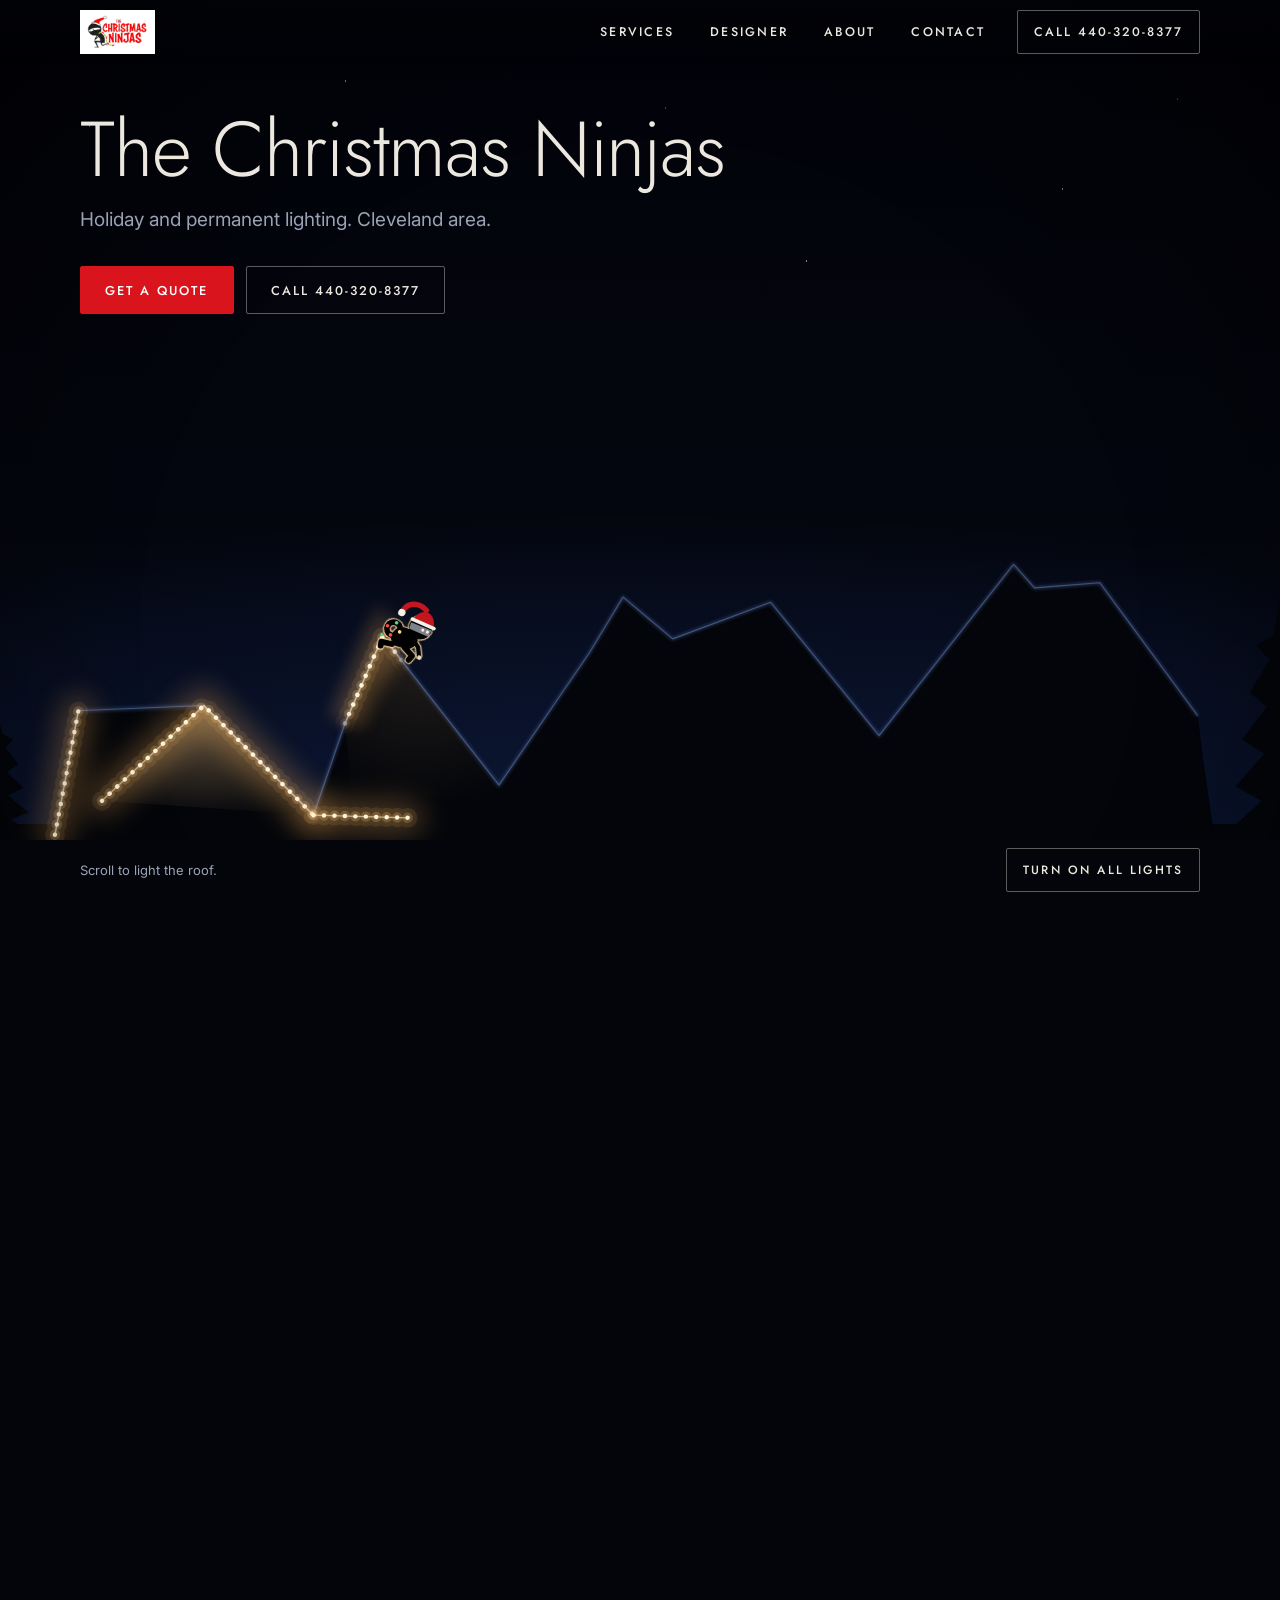
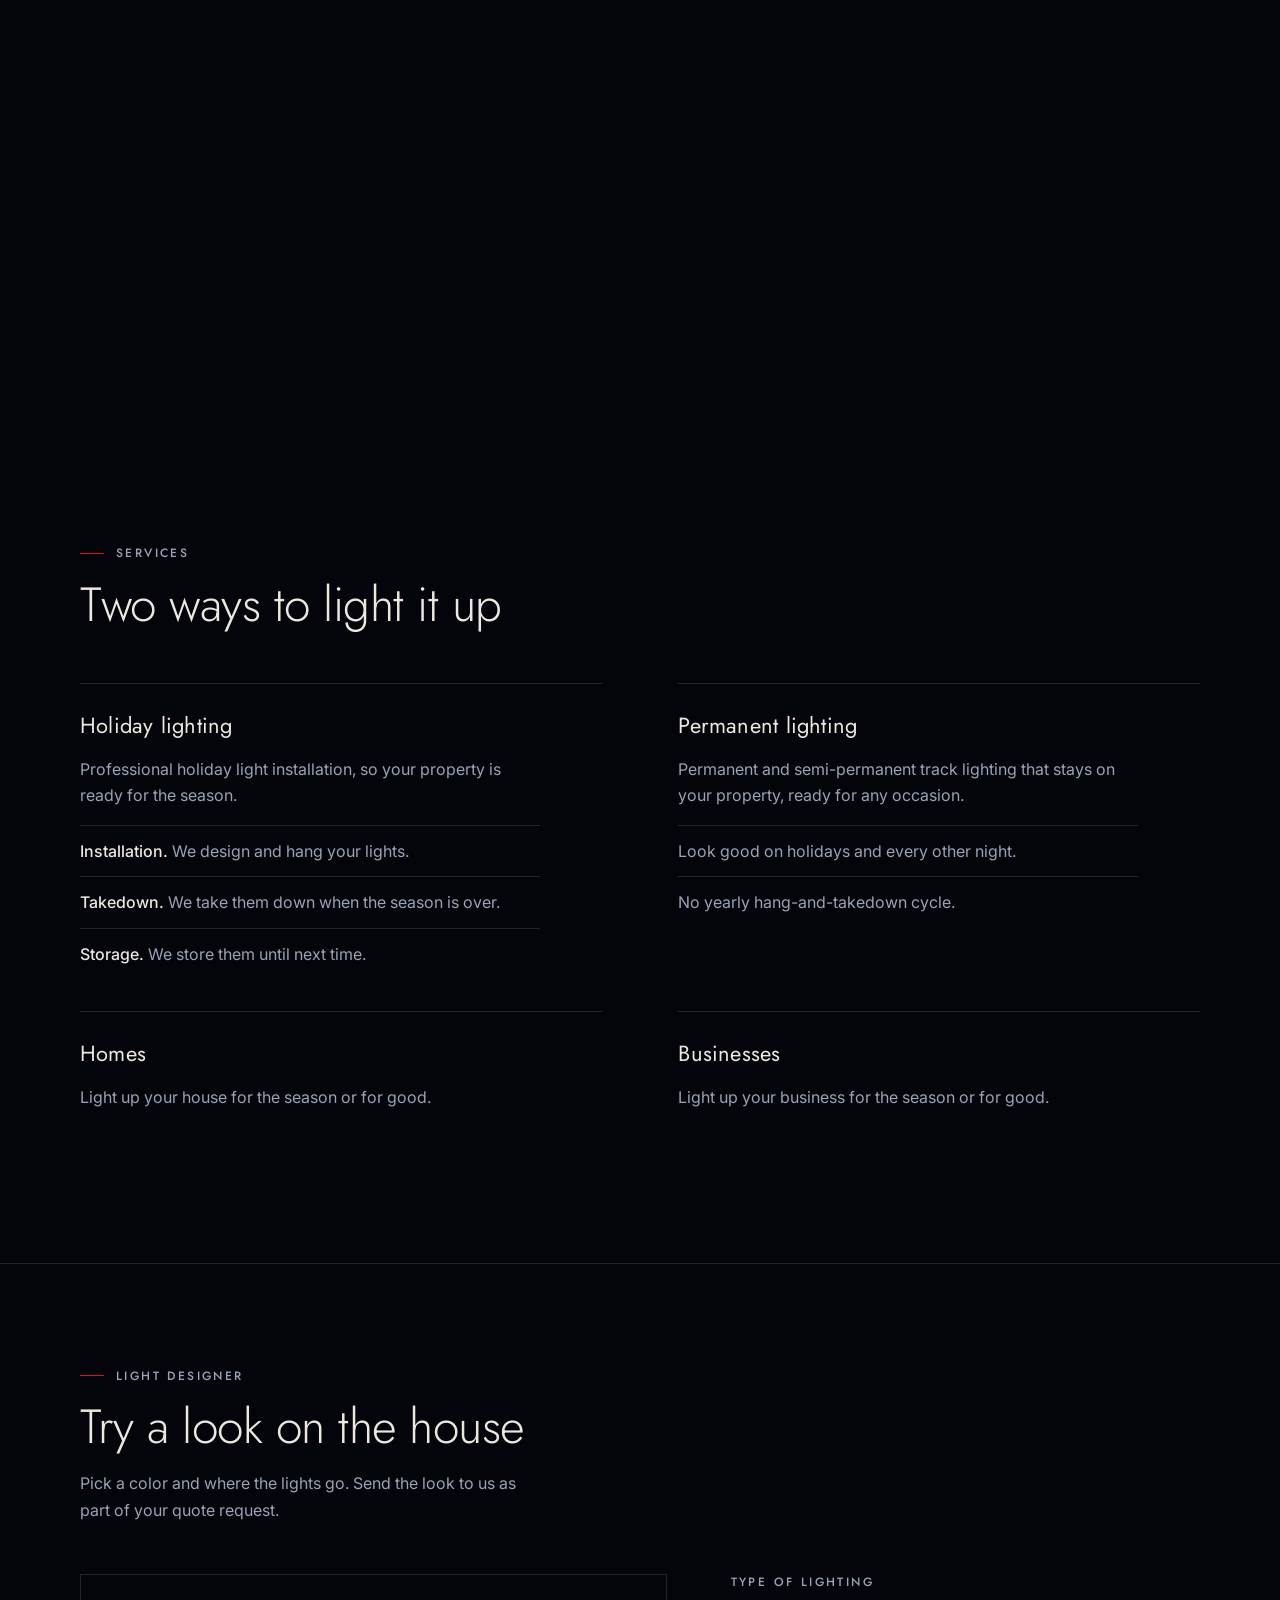
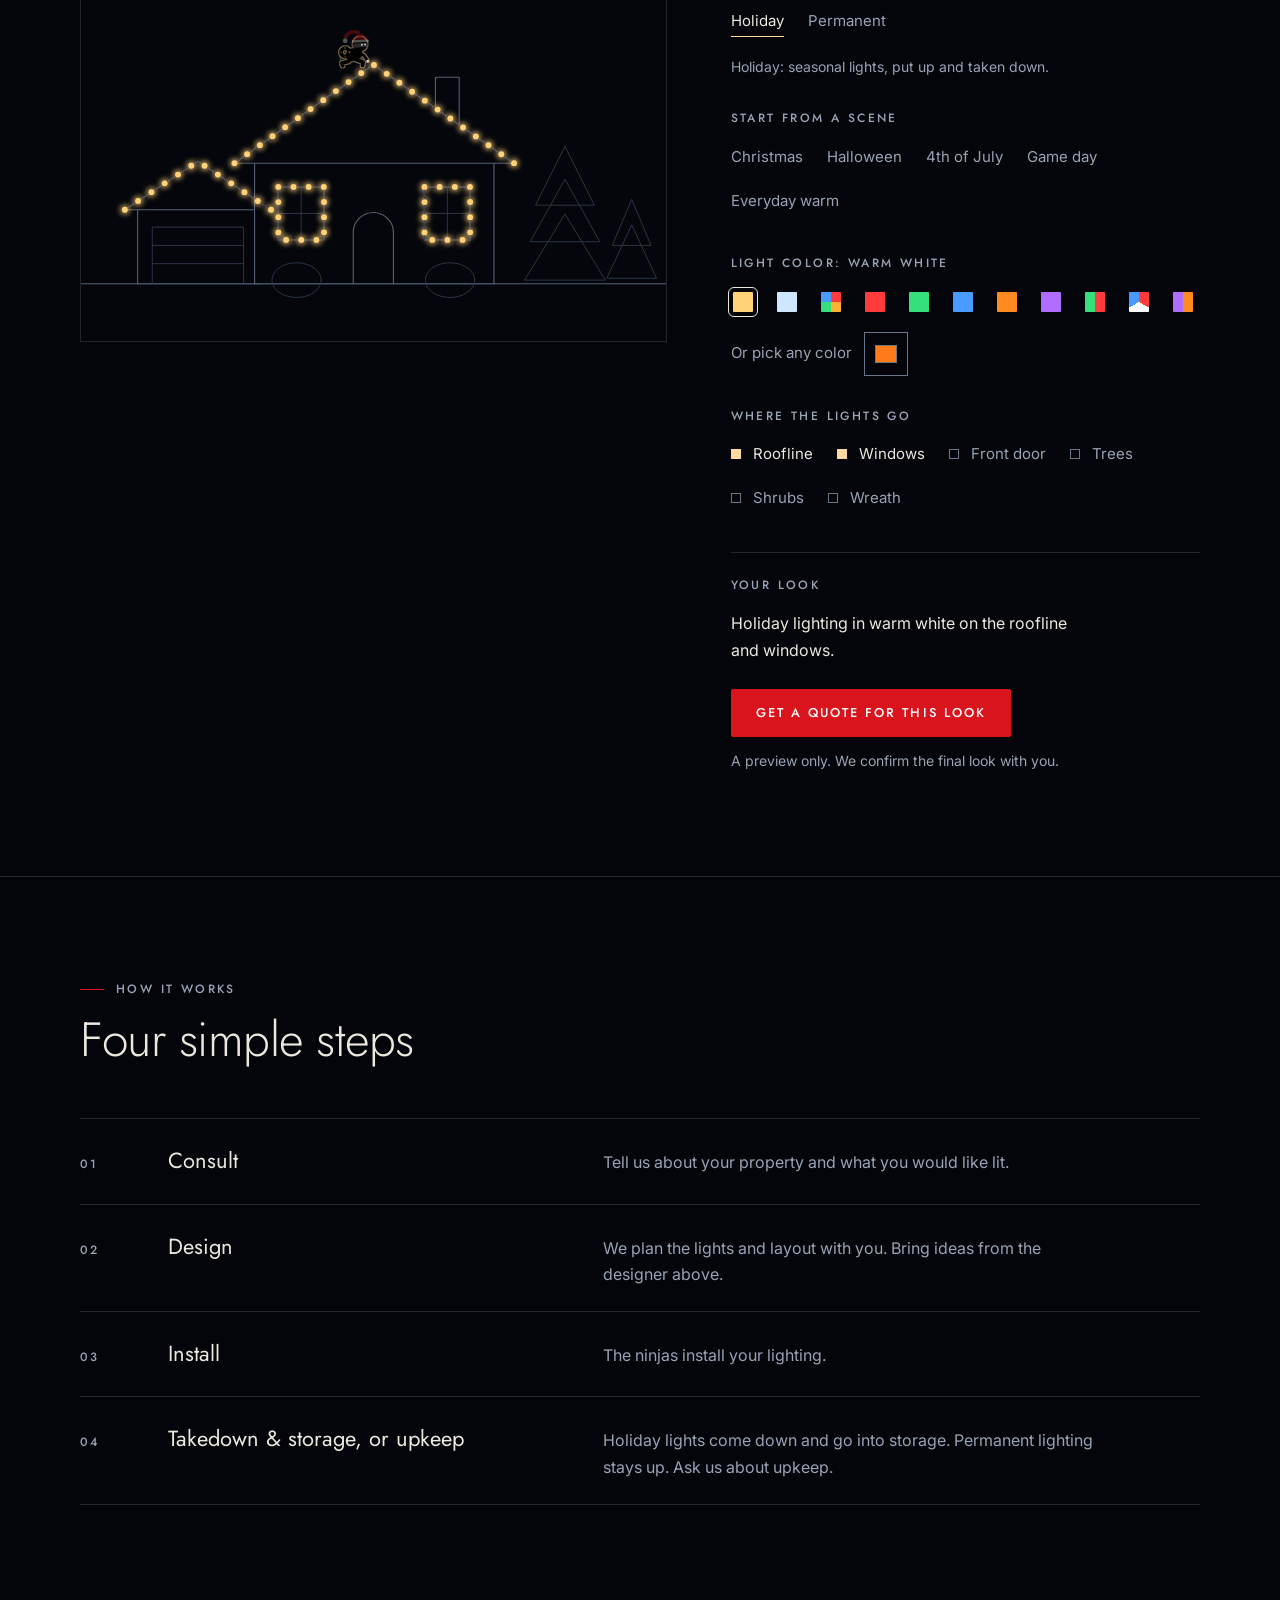
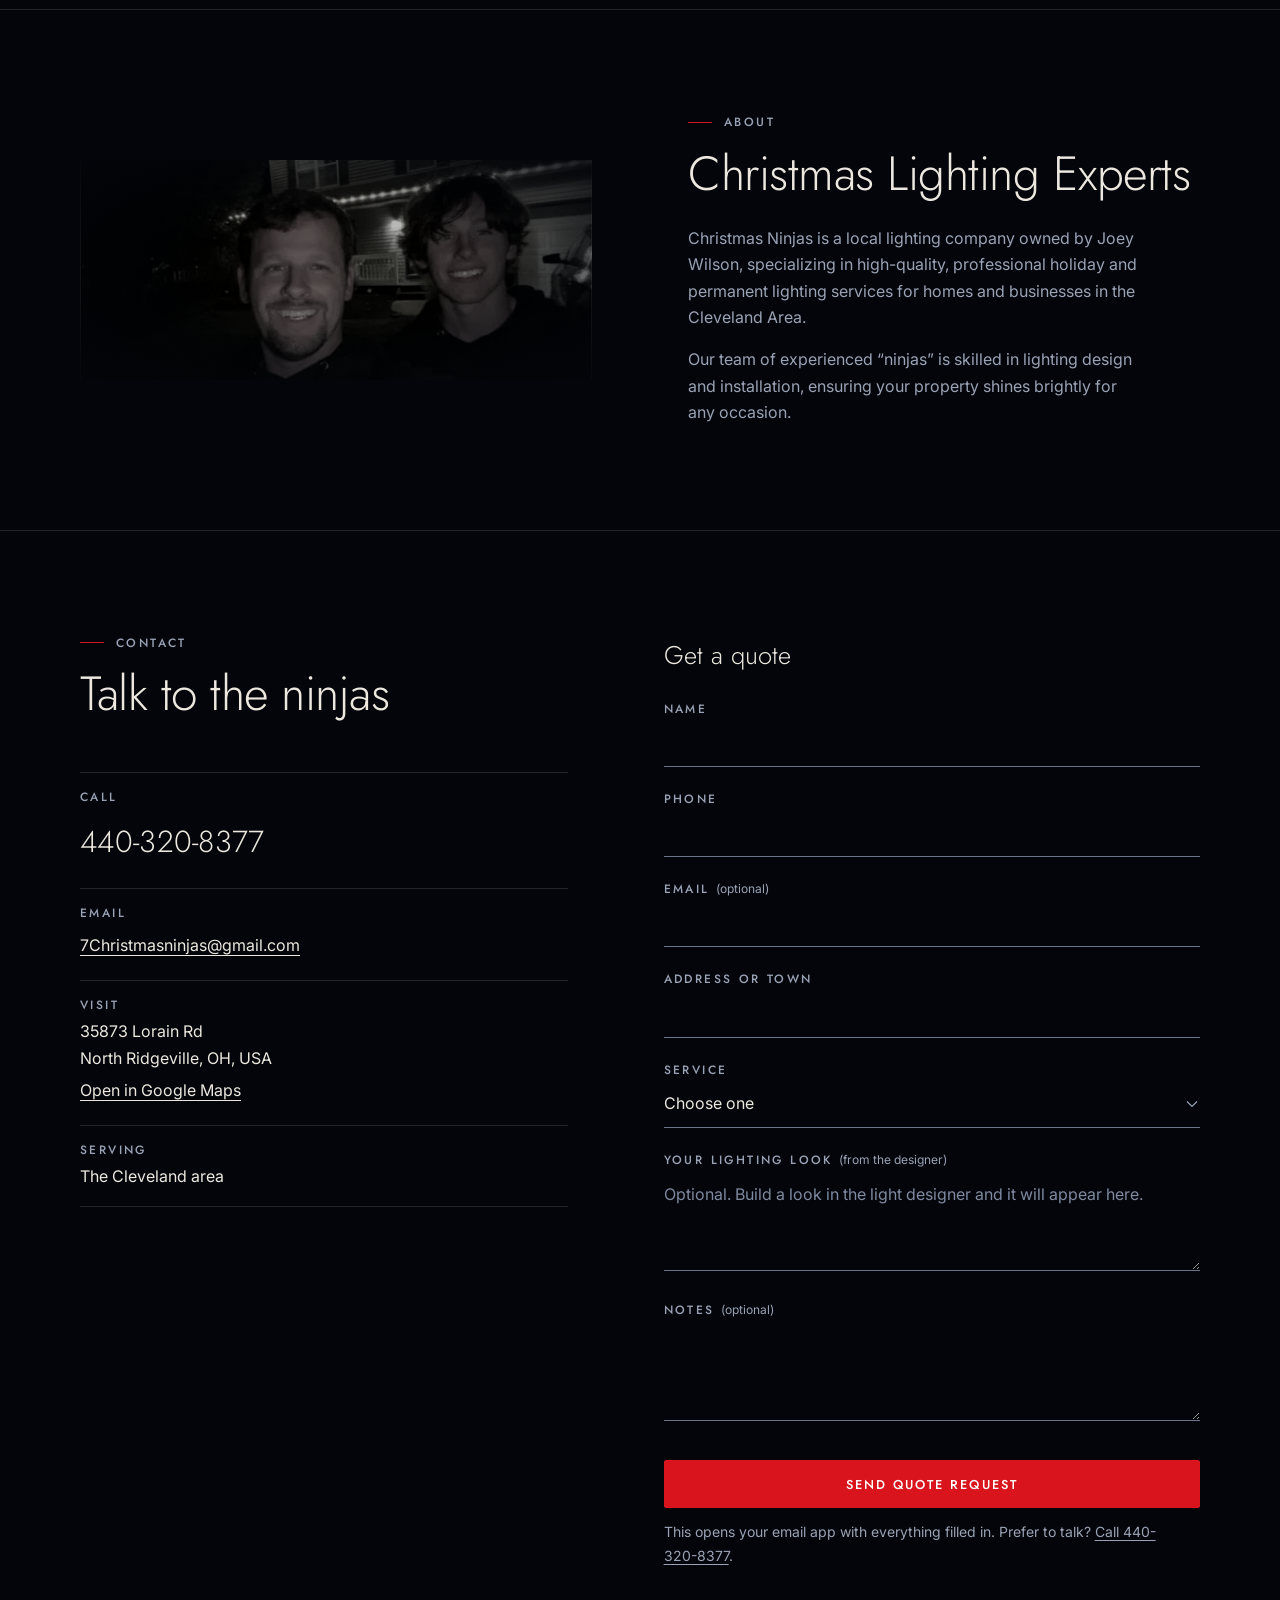
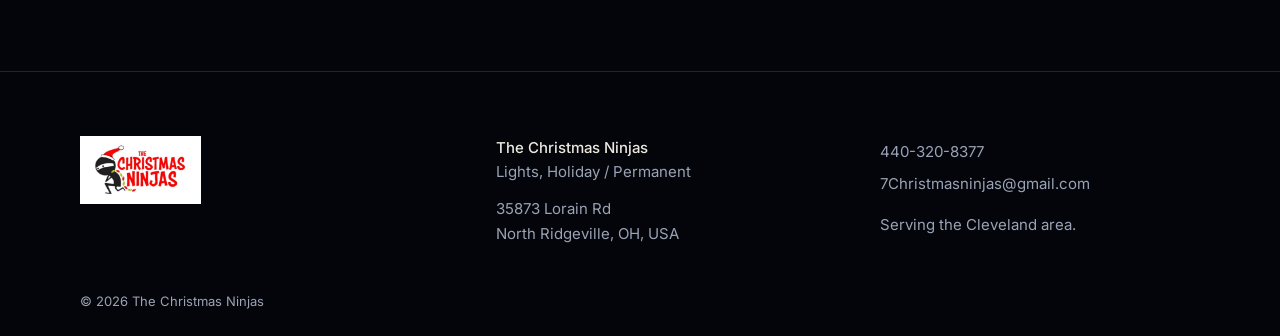
==== commit 4075d3c8: "Refine hero spacing, scroll flow and section rhythm Co-Authored-By: Claude Sonnet 5.5 <noreply@anthr" ====
--- a/sites/christmas-ninjas/index.html
+++ b/sites/christmas-ninjas/index.html
@@ -217,7 +217,7 @@
           </svg>
         </div>
 
-        <div class="hero-copy">
+        <div class="hero-copy" id="hero-copy">
           <h1 id="hero-title">The Christmas Ninjas</h1>
           <p class="lede">Holiday and permanent lighting. Cleveland area.</p>
           <div class="actions">
@@ -227,9 +227,11 @@
         </div>
 
         <div class="hero-ui">
-          <p class="hero-hint" id="hero-hint" hidden>Scroll, swipe or use the arrow keys to guide the ninja along the roof.</p>
-          <p class="hero-status" id="hero-status" role="status" hidden></p>
-          <button class="lights-btn" id="lights-btn" type="button" hidden>Turn on all lights</button>
+          <div class="hero-ui-in">
+            <p class="hero-hint" id="hero-hint" hidden>Scroll to light the roof.</p>
+            <p class="hero-status" id="hero-status" role="status" hidden></p>
+            <button class="lights-btn" id="lights-btn" type="button" hidden>Turn on all lights</button>
+          </div>
         </div>
       </section>
     </div>
--- a/sites/christmas-ninjas/styles.css
+++ b/sites/christmas-ninjas/styles.css
@@ -1,7 +1,7 @@
 /* The Christmas Ninjas. Mostly black. Light comes only from the lights. */
 
 :root {
-  --bg: #04060b;
+  --bg: #03050a;           /* page and ground share one black so the hero flows into the content */
   --bg-2: #080b12;
   --ink: #ece8df;          /* warm white */
   --muted: #9aa3b5;        /* 7.9:1 on --bg */
@@ -15,16 +15,40 @@
   --f-display: "Jost", "Avenir Next", Avenir, "Century Gothic", "Segoe UI", system-ui, sans-serif;
   --f-body: "Inter", system-ui, -apple-system, "Segoe UI", Roboto, "Helvetica Neue", Arial, sans-serif;
 
-  --bar-h: 60px;
-  --ui-h: 64px;
+  /* one spacing scale */
+  --s-1: 4px;  --s-2: 8px;  --s-3: 12px; --s-4: 16px; --s-5: 24px;
+  --s-6: 32px; --s-7: 48px; --s-8: 64px; --s-9: 96px; --s-10: 128px;
+
+  /* layout */
+  --gutter: clamp(20px, 5vw, 48px);
+  --wrap: 1120px;                              /* max content width */
+  --wrap-outer: calc(var(--wrap) + 2 * var(--gutter));
+  --section: clamp(var(--s-8), 5vw + 40px, 112px);   /* section padding, top and bottom */
+  --head-gap: clamp(var(--s-6), 4vw, var(--s-8));    /* section heading to content */
+  --bar-h: 56px;
+  --ui-h: 60px;
   --radius: 2px;
-  --wrap: 1080px;
-}
+  --measure: 65ch;
+
+  /* type */
+  --t-label: .75rem;
+  --t-body: 1rem;
+  --t-h3: clamp(1.15rem, 1.05rem + .4vw, 1.375rem);
+  --t-h2: clamp(1.875rem, 1.3rem + 2.2vw, 3rem);
+  --t-h1: clamp(2.5rem, 1.5rem + 4.2vw, 5.25rem);
+
+  /* motion */
+  --ease: cubic-bezier(.22, .61, .36, 1);
+  --d-fast: .2s;
+  --d-med: .5s;
+  --d-slow: .9s;
+}
+@media (min-width: 821px) { :root { --bar-h: 64px; } }
 
 *, *::before, *::after { box-sizing: border-box; }
 
 html {
-  scroll-padding-top: calc(var(--bar-h) + 12px);
+  scroll-padding-top: calc(var(--bar-h) + var(--s-3));
   -webkit-text-size-adjust: 100%;
   color-scheme: dark;
 }
@@ -34,16 +58,16 @@
   background: var(--bg);
   color: var(--ink);
   font-family: var(--f-body);
-  font-size: 1rem;
-  line-height: 1.7;
+  font-size: var(--t-body);
+  line-height: 1.65;
   -webkit-font-smoothing: antialiased;
 }
 
 img { max-width: 100%; height: auto; display: block; }
 a { color: inherit; text-underline-offset: .22em; text-decoration-thickness: 1px; }
-p { margin: 0 0 1em; }
+p { margin: 0 0 var(--s-4); max-width: var(--measure); text-wrap: pretty; }
 ul, ol { margin: 0; padding: 0; list-style: none; }
-h1, h2, h3 { margin: 0; font-family: var(--f-display); font-weight: 400; }
+h1, h2, h3 { margin: 0; font-family: var(--f-display); font-weight: 400; text-wrap: balance; }
 
 :focus-visible { outline: 2px solid var(--warm); outline-offset: 3px; }
 
@@ -53,123 +77,128 @@
 }
 
 .skip-link {
-  position: fixed; left: 12px; top: -80px; z-index: 100;
-  background: var(--ink); color: #000; padding: 12px 18px; border-radius: var(--radius);
-  font-family: var(--f-display); font-weight: 500; letter-spacing: .08em; text-transform: uppercase; font-size: .8rem;
+  position: fixed; left: var(--s-3); top: -80px; z-index: 100;
+  background: var(--ink); color: #000; padding: var(--s-3) var(--s-4); border-radius: var(--radius);
+  font-family: var(--f-display); font-weight: 500; letter-spacing: .1em; text-transform: uppercase; font-size: .8rem;
   text-decoration: none;
 }
-.skip-link:focus { top: 12px; }
+.skip-link:focus { top: var(--s-3); }
 #content { height: 0; outline: none; }
 
-.wrap { width: 100%; max-width: calc(var(--wrap) + 2 * clamp(20px, 5vw, 48px)); margin: 0 auto; padding: 0 clamp(20px, 5vw, 48px); }
+/* one column, one left edge: header, hero copy, sections and footer all use it */
+.wrap, .bar, .hero-copy, .hero-ui-in, .copyright {
+  width: 100%; max-width: var(--wrap-outer); margin-inline: auto; padding-inline: var(--gutter);
+}
 
 /* ---------- small type ---------- */
 .eyebrow, .label, legend, .cl-label, .field label, .step-num {
   font-family: var(--f-display);
   font-weight: 500;
-  font-size: .75rem;
-  letter-spacing: .22em;
+  font-size: var(--t-label);
+  line-height: 1.4;
+  letter-spacing: .2em;
   text-transform: uppercase;
   color: var(--muted);
 }
-.eyebrow { display: flex; align-items: center; gap: 14px; margin: 0 0 22px; }
-.eyebrow::before { content: ""; width: 22px; height: 1px; background: var(--red); flex: none; }
-.hint { font-size: .875rem; color: var(--muted); margin: 14px 0 0; }
+.eyebrow { display: flex; align-items: center; gap: var(--s-3); margin: 0 0 var(--s-4); }
+.eyebrow::before { content: ""; width: var(--s-5); height: 1px; background: var(--red); flex: none; }
+.hint { font-size: .875rem; color: var(--muted); margin: var(--s-3) 0 0; }
 
 /* ---------- buttons: sharp, flat, quiet ---------- */
 .btn {
   display: inline-flex; align-items: center; justify-content: center;
-  min-height: 46px; padding: 0 24px;
+  min-height: 48px; padding: 0 var(--s-5);
   font-family: var(--f-display); font-weight: 500; font-size: .8rem;
   letter-spacing: .16em; text-transform: uppercase; text-decoration: none; cursor: pointer;
   border: 1px solid transparent; border-radius: var(--radius);
   background: none; color: var(--ink);
-  transition: background-color .25s, border-color .25s, color .25s;
+  transition: background-color var(--d-fast) var(--ease), border-color var(--d-fast) var(--ease), color var(--d-fast) var(--ease);
 }
 .btn-primary { background: var(--red); border-color: var(--red); color: #fff; }
 .btn-primary:hover { background: #ee2a31; border-color: #ee2a31; }
 .btn-quiet { border-color: rgba(236, 232, 223, .38); }
 .btn-quiet:hover { border-color: var(--ink); }
 .btn-block { width: 100%; }
-.actions { display: flex; flex-wrap: wrap; gap: 14px; }
+.actions { display: flex; flex-wrap: wrap; gap: var(--s-3); }
 
 /* ---------- header ---------- */
 .site-header {
   position: fixed; inset: 0 0 auto 0; z-index: 50;
   background: linear-gradient(rgba(2, 3, 7, .85), rgba(2, 3, 7, 0));
-  transition: background-color .3s, border-color .3s;
   border-bottom: 1px solid transparent;
+  transition: background-color var(--d-med) var(--ease), border-color var(--d-med) var(--ease);
 }
 .site-header.solid, .site-header.nav-open {
-  background: rgba(4, 6, 11, .94);
+  background: rgba(3, 5, 10, .94);
   border-bottom-color: var(--line);
   -webkit-backdrop-filter: blur(8px); backdrop-filter: blur(8px);
 }
 .bar {
-  max-width: calc(var(--wrap) + 2 * clamp(20px, 5vw, 48px)); margin: 0 auto; padding: 0 clamp(20px, 5vw, 48px);
   min-height: var(--bar-h);
-  display: flex; align-items: center; gap: 20px; flex-wrap: wrap;
+  display: flex; align-items: center; gap: var(--s-4); flex-wrap: wrap;
 }
 .logo-plate {
   display: inline-flex; align-items: center; justify-content: center;
-  background: #fff; padding: 4px 6px; border-radius: 0; flex: none;
+  background: #fff; padding: var(--s-1) 6px; border-radius: 0; flex: none;
   min-height: 44px; min-width: 44px;
 }
 .logo-plate img { height: 34px; width: auto; }
-.logo-plate-static { padding: 8px 10px; }
+.logo-plate-static { padding: var(--s-2) var(--s-3); }
 .logo-plate-static img { height: 52px; }
 
 .nav { margin-left: auto; display: flex; align-items: center; }
-.nav-links { display: flex; gap: 6px; }
+.nav-links { display: flex; gap: var(--s-1); }
 .nav-links a {
-  display: inline-flex; align-items: center; min-height: 44px; padding: 0 14px;
+  display: inline-flex; align-items: center; min-height: 44px; padding: 0 var(--s-4);
   font-family: var(--f-display); font-weight: 500; font-size: .78rem; letter-spacing: .18em; text-transform: uppercase;
   text-decoration: none; color: var(--ink);
+  transition: color var(--d-fast) var(--ease);
 }
 .nav-links a:hover { color: var(--warm); }
 .nav-toggle {
-  display: none; min-height: 44px; padding: 0 12px; background: none; border: 0; color: var(--ink); cursor: pointer;
+  display: none; min-height: 44px; padding: 0 var(--s-3); background: none; border: 0; color: var(--ink); cursor: pointer;
   font-family: var(--f-display); font-weight: 500; font-size: .78rem; letter-spacing: .18em; text-transform: uppercase;
 }
 .call-link {
-  display: inline-flex; align-items: center; min-height: 44px; padding: 0 16px;
+  display: inline-flex; align-items: center; min-height: 44px; padding: 0 var(--s-4);
   border: 1px solid rgba(236, 232, 223, .38); border-radius: var(--radius);
   font-family: var(--f-display); font-weight: 500; font-size: .78rem; letter-spacing: .16em; text-transform: uppercase;
   text-decoration: none; white-space: pre;
+  transition: border-color var(--d-fast) var(--ease);
 }
 .call-link:hover { border-color: var(--ink); }
 
 @media (max-width: 820px) {
-  .bar { flex-wrap: nowrap; gap: 8px; }
+  .bar { flex-wrap: nowrap; gap: var(--s-2); }
   .call-num { display: none; }
   .nav { margin-left: auto; }
   /* without JS the links simply wrap under the logo */
-  html:not(.js) .bar { flex-wrap: wrap; padding-bottom: 6px; }
+  html:not(.js) .bar { flex-wrap: wrap; padding-bottom: var(--s-2); }
   html:not(.js) .site-header { position: absolute; }
-  html:not(.js) .hero-copy { top: 150px; }
+  html:not(.js) .hero-copy { padding-top: 172px; }
   html:not(.js) .nav { order: 3; width: 100%; margin: 0; }
   html:not(.js) .nav-links { flex-wrap: wrap; }
   .js .nav-toggle { display: inline-flex; align-items: center; }
   .js .nav-links {
     display: none; position: absolute; left: 0; right: 0; top: var(--bar-h);
-    flex-direction: column; gap: 0; padding: 4px clamp(16px, 4vw, 40px) 14px;
-    background: rgba(4, 6, 11, .97); border-bottom: 1px solid var(--line);
+    flex-direction: column; gap: 0; padding: var(--s-1) var(--gutter) var(--s-3);
+    background: rgba(3, 5, 10, .97); border-bottom: 1px solid var(--line);
   }
   .js .nav-open .nav-links { display: flex; }
   .js .nav-links a { min-height: 52px; border-top: 1px solid var(--line); font-size: .85rem; }
 }
 @media (min-width: 821px) { .call-num { display: inline; } }
-@media (max-width: 480px) {
-  .hero-copy .btn { padding: 0 16px; letter-spacing: .12em; font-size: .75rem; }
-  .hero-copy .actions { gap: 10px; }
-}
-
-/* ---------- hero ---------- */
+
+/* ---------- hero ----------
+   One grid, four zones that never overlap: header space + headline block, roofline scene, ground strip.
+   The roof art is clipped to its own zone, so no text can sit on the roof or the bulbs. */
 .hero-run { position: relative; }
-.js.motion .hero-run { height: 300svh; height: calc(100svh + 200svh); }
+/* pinned runway: about 1.3 screens of scroll while the ninja walks the roof */
+.js.motion .hero-run { height: calc(100vh + max(130vh, 560px)); height: calc(100svh + max(130svh, 560px)); }
 
 .hero {
-  position: relative; height: 100vh; height: 100svh; min-height: 540px; overflow: hidden;
+  position: relative; height: 100vh; height: 100svh; min-height: 500px; overflow: hidden;
+  display: grid; grid-template-rows: auto minmax(0, 1fr) auto;
   background:
     radial-gradient(130% 55% at 50% 100%, #0f1c38 0%, #09122a 38%, rgba(6, 10, 22, 0) 78%),
     linear-gradient(#020309, #04060f 60%, #070d1e);
@@ -194,61 +223,90 @@
 }
 /* vignette keeps the corners black */
 .hero::after {
-  content: ""; position: absolute; inset: 0; pointer-events: none;
-  background: radial-gradient(ellipse at 50% 70%, transparent 55%, rgba(0, 0, 0, .55) 100%);
-}
-
+  content: ""; position: absolute; inset: 0; pointer-events: none; z-index: 1;
+  background: radial-gradient(ellipse at 50% 70%, transparent 55%, rgba(0, 0, 0, .5) 100%);
+}
+
+/* zone 1: headline block, under the fixed header */
+.hero-copy {
+  grid-row: 1; position: relative; z-index: 2;
+  padding-top: calc(var(--bar-h) + clamp(var(--s-5), 5vh, var(--s-8)));
+  pointer-events: none;
+  will-change: opacity;
+}
+.hero-copy a { pointer-events: auto; }
+.hero-copy:focus-within { opacity: 1 !important; }
+.hero-copy h1 {
+  font-weight: 300; line-height: 1.04; letter-spacing: -.015em;
+  font-size: var(--t-h1); font-size: min(var(--t-h1), 12vh);   /* short laptop screens give the roof more room */
+}
+.lede {
+  margin: var(--s-4) 0 var(--s-5); max-width: 36ch; color: var(--muted);
+  font-size: clamp(1rem, .95rem + .3vw, 1.1875rem); line-height: 1.5;
+}
+@media (min-width: 700px) { .lede { margin-bottom: var(--s-6); max-width: 50ch; } }
+@media (max-width: 480px) {
+  .hero-copy .btn { padding: 0 var(--s-4); letter-spacing: .12em; font-size: .75rem; }
+  .hero-copy .actions { gap: var(--s-2); }
+}
+@media (prefers-reduced-motion: no-preference) {
+  .hero-copy h1, .lede, .hero-copy .actions { animation: rise var(--d-slow) var(--ease) both; }
+  .lede { animation-delay: .12s; } .hero-copy .actions { animation-delay: .24s; }
+  @keyframes rise { from { opacity: 0; transform: translateY(var(--s-2)); } }
+}
+
+/* zone 2: the roofline. Its height is whatever the other zones leave. */
 .hero-scene {
-  position: absolute; left: 0; right: 0; top: 0; bottom: var(--ui-h); overflow: hidden;
+  grid-row: 2; position: relative; overflow: hidden; min-height: 0;
   touch-action: pan-y;
+}
+/* the ground keeps going when the house is narrower than the screen (ultrawide) */
+.hero-scene::before {
+  content: ""; position: absolute; left: 0; right: 0; bottom: 0; height: var(--ground, 12px); background: var(--bg);
 }
 .hero-scene[role="slider"] { cursor: ew-resize; }
 .hero-scene:focus-visible { outline: 1px solid var(--warm); outline-offset: -6px; }
 #roof { position: absolute; left: 0; bottom: 0; width: 100%; height: 100%; display: block; will-change: transform; }
 #roof.cam { width: auto; height: auto; }
-
-.hero-copy {
-  position: absolute; left: 0; right: 0; top: calc(var(--bar-h) + clamp(28px, 7vh, 90px));
-  max-width: calc(var(--wrap) + 2 * clamp(20px, 5vw, 48px)); margin: 0 auto; padding: 0 clamp(20px, 5vw, 48px);
-  pointer-events: none; z-index: 2;
-}
-.hero-copy a { pointer-events: auto; }
-.hero-copy h1 {
-  font-weight: 300; line-height: 1.02; letter-spacing: -.01em;
-  font-size: clamp(2.5rem, 7.2vw + .4rem, 6rem);
-  max-width: 12ch;
-}
-.lede { margin: 20px 0 30px; max-width: 30ch; color: var(--muted); font-size: clamp(1rem, 1.2vw + .6rem, 1.2rem); }
-@media (min-width: 900px) { .hero-copy h1 { max-width: none; } .lede { max-width: none; } }
-@media (prefers-reduced-motion: no-preference) {
-  .hero-copy h1, .lede, .hero-copy .actions { animation: rise 1.4s ease both; }
-  .lede { animation-delay: .25s; } .hero-copy .actions { animation-delay: .5s; }
-  @keyframes rise { from { opacity: 0; transform: translateY(8px); } }
-}
-
-.hero-ui {
-  position: absolute; left: 0; right: 0; bottom: 0; height: var(--ui-h); z-index: 2;
-  display: flex; align-items: center; justify-content: space-between; gap: 16px;
-  padding: 0 clamp(20px, 5vw, 48px);
-  background: #000; border-top: 1px solid rgba(236, 232, 223, .08);
-}
-.hero-hint, .hero-status { margin: 0; font-size: .8125rem; line-height: 1.4; color: var(--muted); max-width: 44ch; transition: opacity .6s; }
+/* hidden until the script has sized and framed it, so nothing jumps on load; shows by itself after 1.5s if the script never runs */
+.js #roof:not(.cam) { opacity: 0; animation: roof-failsafe 0s 1.5s forwards; }
+.js #roof.cam { animation: roof-in var(--d-slow) var(--ease) both; }
+@keyframes roof-failsafe { to { opacity: 1; } }
+@keyframes roof-in { from { opacity: 0; } }
+
+/* zone 3: ground strip. Same black as the ground and the page, so there is no seam. */
+.hero-ui { grid-row: 3; position: relative; z-index: 2; background: var(--bg); }
+.hero-ui-in { min-height: var(--ui-h); display: flex; align-items: center; justify-content: space-between; gap: var(--s-4); }
+.hero-hint, .hero-status { margin: 0; font-size: .8125rem; line-height: 1.4; color: var(--muted); max-width: 44ch; transition: opacity var(--d-med) var(--ease); }
 .hero-hint[hidden], .hero-status[hidden] { display: none; }
 .hero-hint.gone { opacity: 0; }
 .lights-btn {
-  margin-left: auto; flex: none; min-height: 44px; padding: 0 18px; cursor: pointer;
+  margin-left: auto; flex: none; min-height: 44px; padding: 0 var(--s-4); cursor: pointer;
   background: none; color: var(--ink); border: 1px solid rgba(236, 232, 223, .38); border-radius: var(--radius);
   font-family: var(--f-display); font-weight: 500; font-size: .75rem; letter-spacing: .18em; text-transform: uppercase;
-  transition: border-color .25s, color .25s;
+  transition: border-color var(--d-fast) var(--ease), color var(--d-fast) var(--ease);
 }
 .lights-btn:hover { border-color: var(--warm); color: var(--warm); }
 .lights-btn[hidden] { display: none; }
-@media (max-width: 560px) { .hero-hint { max-width: 24ch; font-size: .75rem; } .lights-btn { padding: 0 12px; font-size: .7rem; letter-spacing: .12em; } }
+@media (max-width: 560px) { .hero-hint { max-width: 22ch; } .lights-btn { padding: 0 var(--s-3); font-size: .7rem; letter-spacing: .12em; } }
+
+/* short landscape screens (phones on their side): copy left, roof right */
+@media (max-height: 520px) and (min-aspect-ratio: 3/2) {
+  .hero { min-height: 0; grid-template-columns: minmax(0, 5fr) minmax(0, 6fr); grid-template-rows: minmax(0, 1fr) auto; }
+  .hero-copy { grid-column: 1; align-self: center; padding-top: var(--bar-h); max-width: none; padding-right: var(--s-4); }
+  .hero-scene { grid-column: 2; grid-row: 1; margin-top: var(--bar-h); -webkit-mask-image: linear-gradient(90deg, transparent, #000 14%); mask-image: linear-gradient(90deg, transparent, #000 14%); }
+  .hero-ui { grid-column: 1 / -1; grid-row: 2; }
+  .hero-copy h1 { font-size: clamp(2rem, 4.4vw, 2.75rem); }
+  .lede { display: none; }
+  .hero-copy .actions { margin-top: var(--s-4); }
+  .hero-ui-in { min-height: 52px; }
+}
 
 /* roof art */
 .js.motion .str { visibility: hidden; }
 .js.motion .str.on { visibility: visible; }
 .js.motion .wash { opacity: 0; }
+.land { fill: var(--bg); }
 .pilot { display: none; }
 .js.motion .pilot { display: inline; animation: pilot 4.5s ease-in-out infinite; }
 @keyframes pilot { 0%, 100% { opacity: .55; } 50% { opacity: .95; } }
@@ -274,79 +332,81 @@
 .n-hand { opacity: .9; }
 .n-bulbs { opacity: calc(.05 + var(--lit, 1) * var(--lit, 1) * .95); }
 
-/* ---------- sections ---------- */
-.section { padding: clamp(80px, 13vw, 168px) 0; border-top: 1px solid var(--line); }
-.section h2 { font-weight: 300; font-size: clamp(1.9rem, 3.4vw + .6rem, 3rem); line-height: 1.12; letter-spacing: -.01em; max-width: 20ch; }
-.section-lead { margin: 22px 0 0; max-width: 46ch; color: var(--muted); }
-
-/* reveal: resting state is visible. Only JS + motion hides, then lights up on entry. */
-.js.motion.reveal-on .rv { opacity: 0; transform: translateY(10px); transition: opacity 1.1s ease, transform 1.1s ease; }
+/* ---------- sections: same padding, same heading rhythm, same gutters ---------- */
+.section { padding-block: var(--section); }
+.section + .section { border-top: 1px solid var(--line); }
+.hero-run + #content + .section { padding-top: clamp(var(--s-7), 4vw + 24px, var(--s-9)); } /* the hero already ends in the page black */
+.section h2 { font-weight: 300; font-size: var(--t-h2); line-height: 1.12; letter-spacing: -.01em; max-width: 20ch; }
+.section-lead { margin: var(--s-4) 0 0; max-width: 46ch; color: var(--muted); }
+
+/* reveal: resting state is visible. Only JS + motion hides, then lifts into place on entry. */
+.js.motion.reveal-on .rv { opacity: 0; transform: translateY(var(--s-4)); transition: opacity var(--d-slow) var(--ease), transform var(--d-slow) var(--ease); }
 .js.motion.reveal-on .rv.in { opacity: 1; transform: none; }
 
-.cols { display: grid; gap: 0 clamp(24px, 6vw, 80px); margin-top: clamp(40px, 7vw, 80px); }
-.cols .col { border-top: 1px solid var(--line); padding: 26px 0 36px; }
-.cols h3 { font-size: 1.35rem; margin-bottom: 12px; letter-spacing: .01em; }
+.cols { display: grid; gap: 0 clamp(var(--s-5), 6vw, var(--s-9)); margin-top: var(--head-gap); }
+.cols .col { border-top: 1px solid var(--line); padding: var(--s-5) 0 var(--s-6); }
+.cols h3 { font-size: var(--t-h3); margin-bottom: var(--s-3); letter-spacing: .01em; }
 .cols p { color: var(--muted); max-width: 46ch; }
 .cols-who { margin-top: 0; }
-.lines { margin-top: 8px; }
-.lines li { padding: 12px 0; border-top: 1px solid var(--line); color: var(--muted); max-width: 46ch; }
+.lines { margin-top: var(--s-2); }
+.lines li { padding: var(--s-3) 0; border-top: 1px solid var(--line); color: var(--muted); max-width: 46ch; }
 .lines strong { color: var(--ink); font-weight: 500; }
 @media (min-width: 760px) { .cols { grid-template-columns: 1fr 1fr; } }
 
 /* ---------- light designer ---------- */
-.designer { display: grid; gap: 40px; margin-top: clamp(36px, 6vw, 64px); }
-@media (min-width: 960px) { .designer { grid-template-columns: minmax(0, 1.25fr) minmax(0, 1fr); gap: 64px; align-items: start; } .designer-preview { position: sticky; top: calc(var(--bar-h) + 24px); } }
+.designer { display: grid; gap: var(--s-7); margin-top: var(--head-gap); }
+@media (min-width: 960px) { .designer { grid-template-columns: minmax(0, 1.25fr) minmax(0, 1fr); gap: var(--s-8); align-items: start; } .designer-preview { position: sticky; top: calc(var(--bar-h) + var(--s-5)); } }
 .designer-preview { border: 1px solid var(--line); }
 #house-svg { display: block; width: 100%; height: auto; }
 .hl { stroke: #566178; stroke-width: 1.2; }
 .hl-dim { stroke: #2f394d; stroke-width: 1; }
-.zone .bulb { transition: fill .2s; }
+.zone .bulb { transition: fill var(--d-fast) var(--ease); }
 .zone { filter: url(#zglow); }
 .zone .cord { fill: none; stroke: #2f394d; stroke-width: 1; }
 .zone .track { fill: none; stroke: #8791a8; stroke-width: 2; stroke-linecap: round; stroke-linejoin: round; }
 
-.ctl { border: 0; padding: 0; margin: 0 0 30px; min-width: 0; }
-.ctl legend { padding: 0; margin-bottom: 8px; }
-.toggle-row { display: flex; flex-wrap: wrap; column-gap: 26px; }
+.ctl { border: 0; padding: 0; margin: 0 0 var(--s-6); min-width: 0; }
+.ctl legend { padding: 0; margin-bottom: var(--s-2); }
+.toggle-row { display: flex; flex-wrap: wrap; column-gap: var(--s-5); }
 
 .tg, .tg-btn { position: relative; display: inline-flex; align-items: center; min-height: 44px; cursor: pointer; }
 .tg input { position: absolute; inset: 0; opacity: 0; margin: 0; cursor: pointer; }
 .tg span, .tg-btn {
   font-family: var(--f-body); font-size: .9375rem; color: var(--muted);
   padding: 6px 0; border-bottom: 1px solid transparent; background: none; border-top: 0; border-left: 0; border-right: 0; border-radius: 0;
-  transition: color .2s, border-color .2s; line-height: 1.3;
+  transition: color var(--d-fast) var(--ease), border-color var(--d-fast) var(--ease); line-height: 1.3;
 }
 .tg:hover span, .tg-btn:hover { color: var(--ink); }
 .tg input:checked + span, .tg-btn[aria-pressed="true"] { color: var(--ink); border-bottom-color: var(--warm); }
 .tg input:focus-visible + span { outline: 2px solid var(--warm); outline-offset: 4px; }
 .tg input:disabled + span { opacity: .35; }
-.tg.tg-check span { display: inline-flex; align-items: center; gap: 10px; }
-.tg.tg-check span::before { content: ""; width: 10px; height: 10px; border: 1px solid var(--line-strong); flex: none; transition: background-color .2s, border-color .2s; }
+.tg.tg-check span { display: inline-flex; align-items: center; gap: var(--s-3); }
+.tg.tg-check span::before { content: ""; width: 10px; height: 10px; border: 1px solid var(--line-strong); flex: none; transition: background-color var(--d-fast) var(--ease), border-color var(--d-fast) var(--ease); }
 .tg.tg-check input:checked + span { border-bottom-color: transparent; }
 .tg.tg-check input:checked + span::before { background: var(--warm); border-color: var(--warm); }
 
 .swatch-grid { display: flex; flex-wrap: wrap; gap: 0; margin: 0 -10px; }
 .swatch-grid label { position: relative; display: inline-flex; align-items: center; justify-content: center; width: 44px; height: 44px; cursor: pointer; }
 .swatch-grid input { position: absolute; inset: 0; opacity: 0; margin: 0; cursor: pointer; }
-.swatch { display: block; width: 20px; height: 20px; border-radius: 1px; background: var(--sw, #888); outline: 1px solid transparent; outline-offset: 4px; transition: outline-color .2s; }
+.swatch { display: block; width: 20px; height: 20px; border-radius: 1px; background: var(--sw, #888); outline: 1px solid transparent; outline-offset: 4px; transition: outline-color var(--d-fast) var(--ease); }
 .swatch-grid input:checked + .swatch { outline-color: var(--ink); }
 .swatch-grid input:focus-visible + .swatch { outline: 2px solid var(--warm); }
-.custom-row { display: flex; align-items: center; gap: 14px; margin-top: 6px; color: var(--muted); font-size: .9375rem; }
-.custom-row input[type="color"] { width: 44px; height: 44px; padding: 8px; background: none; border: 1px solid var(--line-strong); border-radius: 0; cursor: pointer; }
+.custom-row { display: flex; align-items: center; gap: var(--s-3); margin-top: var(--s-2); color: var(--muted); font-size: .9375rem; }
+.custom-row input[type="color"] { width: 44px; height: 44px; padding: var(--s-2); background: none; border: 1px solid var(--line-strong); border-radius: 0; cursor: pointer; }
 .custom-row.active input[type="color"] { border-color: var(--ink); }
 
-.summary { border-top: 1px solid var(--line); padding-top: 22px; }
+.summary { border-top: 1px solid var(--line); padding-top: var(--s-5); }
 #design-summary { color: var(--ink); min-height: 3.4em; max-width: 42ch; }
-.summary .btn { margin-top: 6px; }
-.notice { color: var(--muted); border: 1px solid var(--line); padding: 14px 16px; }
+.summary .btn { margin-top: var(--s-2); }
+.notice { color: var(--muted); border: 1px solid var(--line); padding: var(--s-4); }
 
 /* ---------- how it works ---------- */
-.steps { margin-top: clamp(36px, 6vw, 64px); }
-.steps li { display: grid; grid-template-columns: 56px 1fr; gap: 0 8px; padding: 22px 0; border-top: 1px solid var(--line); }
+.steps { margin-top: var(--head-gap); }
+.steps li { display: grid; grid-template-columns: 56px 1fr; gap: 0 var(--s-2); padding: var(--s-5) 0; border-top: 1px solid var(--line); }
 .steps li:last-child { border-bottom: 1px solid var(--line); }
 .step-num { grid-row: span 2; padding-top: 6px; }
-.steps h3 { font-size: 1.2rem; }
-.steps p { margin: 4px 0 0; color: var(--muted); max-width: 52ch; }
+.steps h3 { font-size: var(--t-h3); }
+.steps p { margin: var(--s-1) 0 0; color: var(--muted); max-width: 52ch; }
 @media (min-width: 760px) {
   .steps li { grid-template-columns: 80px minmax(200px, 1fr) 1.4fr; align-items: baseline; }
   .step-num { grid-row: auto; }
@@ -354,34 +414,35 @@
 }
 
 /* ---------- about ---------- */
-.about-grid { display: grid; gap: 40px; align-items: center; }
-@media (min-width: 860px) { .about-grid { grid-template-columns: 1fr 1fr; gap: 80px; } }
+.about-grid { display: grid; gap: var(--s-7); align-items: center; }
+@media (min-width: 860px) { .about-grid { grid-template-columns: 1fr 1fr; gap: var(--s-9); } }
 .about-photo { margin: 0; position: relative; }
 .about-photo img { width: 100%; filter: grayscale(.8) contrast(1.05) brightness(.72); }
-.about-photo::after { content: ""; position: absolute; inset: 0; pointer-events: none; background: radial-gradient(ellipse at 50% 50%, transparent 35%, rgba(4, 6, 11, .9) 100%); }
-.about-grid h2 { margin-bottom: 22px; }
+.about-photo::after { content: ""; position: absolute; inset: 0; pointer-events: none; background: radial-gradient(ellipse at 50% 50%, transparent 35%, rgba(3, 5, 10, .9) 100%); }
+.about-grid h2 { margin-bottom: var(--s-5); }
 .about-grid p { color: var(--muted); max-width: 48ch; }
+.about-grid p:last-child { margin-bottom: 0; }
 
 /* ---------- contact + form ---------- */
-.contact-grid { display: grid; gap: 64px; }
-@media (min-width: 900px) { .contact-grid { grid-template-columns: 1fr 1.1fr; gap: 96px; align-items: start; } }
-.contact-info h2 { margin-bottom: 36px; }
-.contact-list li { padding: 18px 0; border-top: 1px solid var(--line); }
+.contact-grid { display: grid; gap: var(--s-8); }
+@media (min-width: 900px) { .contact-grid { grid-template-columns: 1fr 1.1fr; gap: var(--s-9); align-items: start; } }
+.contact-info h2 { margin-bottom: var(--head-gap); }
+.contact-list li { padding: var(--s-4) 0; border-top: 1px solid var(--line); }
 .contact-list li:last-child { border-bottom: 1px solid var(--line); }
-.cl-label { display: block; margin-bottom: 4px; }
-.cl-big { font-family: var(--f-display); font-size: 1.9rem; font-weight: 300; letter-spacing: .01em; text-decoration: none; }
-.contact-list a { display: inline-block; padding: 6px 0; }
+.cl-label { display: block; margin-bottom: var(--s-1); }
+.cl-big { font-family: var(--f-display); font-size: clamp(1.6rem, 1.3rem + 1.2vw, 1.9rem); font-weight: 300; letter-spacing: .01em; text-decoration: none; }
+.contact-list a { display: inline-block; padding: 6px 0; transition: color var(--d-fast) var(--ease); }
 .contact-list address { font-style: normal; color: var(--ink); }
 .contact-list a:hover { color: var(--warm); }
 
-.quote h3 { font-weight: 300; font-size: 1.6rem; margin-bottom: 26px; }
-.field { margin-bottom: 22px; }
+.quote h3 { font-weight: 300; font-size: clamp(1.35rem, 1.2rem + .6vw, 1.6rem); margin-bottom: var(--s-5); }
+.field { margin-bottom: var(--s-5); }
 .field label { display: block; margin-bottom: 2px; }
 .opt { text-transform: none; letter-spacing: 0; font-family: var(--f-body); font-weight: 400; }
 input[type="text"], input[type="tel"], input[type="email"], select, textarea {
   width: 100%; min-height: 44px; padding: 10px 0; font: inherit; color: var(--ink);
   background: transparent; border: 0; border-bottom: 1px solid var(--line-strong); border-radius: 0;
-  transition: border-color .2s;
+  transition: border-color var(--d-fast) var(--ease);
 }
 textarea { resize: vertical; min-height: 88px; }
 select { appearance: none; -webkit-appearance: none; cursor: pointer;
@@ -392,21 +453,22 @@
 ::placeholder { color: #7f8aa0; opacity: 1; }
 [aria-invalid="true"] { border-bottom-color: #ff7b80; }
 .err { color: #ff8e92; font-size: .875rem; margin: 6px 0 0; }
-.form-error { border-left: 2px solid #ff8e92; padding: 8px 14px; margin-bottom: 22px; color: #ffb0b3; }
+.form-error { border-left: 2px solid #ff8e92; padding: var(--s-2) var(--s-4); margin-bottom: var(--s-5); color: #ffb0b3; }
 .form-error[hidden], .err[hidden], .form-status[hidden] { display: none; }
-.quote .btn-block { margin-top: 8px; }
-.form-status { margin-top: 26px; padding-top: 22px; border-top: 1px solid var(--line); outline: none; }
-.form-status .btn { min-height: 44px; padding: 0 18px; }
-.copy-msg { color: var(--muted); font-size: .875rem; margin: 12px 0 0; }
+.quote .btn-block { margin-top: var(--s-2); }
+.form-status { margin-top: var(--s-6); padding-top: var(--s-5); border-top: 1px solid var(--line); outline: none; }
+.form-status .btn { min-height: 44px; padding: 0 var(--s-4); }
+.copy-msg { color: var(--muted); font-size: .875rem; margin: var(--s-3) 0 0; }
 
 /* ---------- footer ---------- */
-.site-footer { border-top: 1px solid var(--line); padding: 56px 0 28px; color: var(--muted); font-size: .9375rem; }
-.footer-grid { display: grid; gap: 28px; }
-@media (min-width: 760px) { .footer-grid { grid-template-columns: 1.1fr 1fr 1fr; gap: 56px; } }
+.site-footer { border-top: 1px solid var(--line); padding: var(--s-8) 0 var(--s-5); color: var(--muted); font-size: .9375rem; }
+.footer-grid { display: grid; gap: var(--s-6); }
+@media (min-width: 760px) { .footer-grid { grid-template-columns: 1.1fr 1fr 1fr; gap: var(--s-8); } }
+.footer-grid p { margin-bottom: var(--s-3); }
 .site-footer strong { color: var(--ink); font-weight: 500; }
-.site-footer a { text-decoration: none; display: inline-block; padding: 4px 0; }
+.site-footer a { text-decoration: none; display: inline-block; padding: var(--s-1) 0; }
 .site-footer a:hover { color: var(--warm); text-decoration: underline; }
-.copyright { max-width: calc(var(--wrap) + 2 * clamp(20px, 5vw, 48px)); margin: 36px auto 0; padding: 0 clamp(20px, 5vw, 48px); font-size: .8125rem; }
+.copyright { margin-top: var(--s-6); margin-bottom: 0; font-size: .8125rem; }
 
 @media (prefers-reduced-motion: reduce) {
   *, *::before, *::after { animation: none !important; transition: none !important; }
